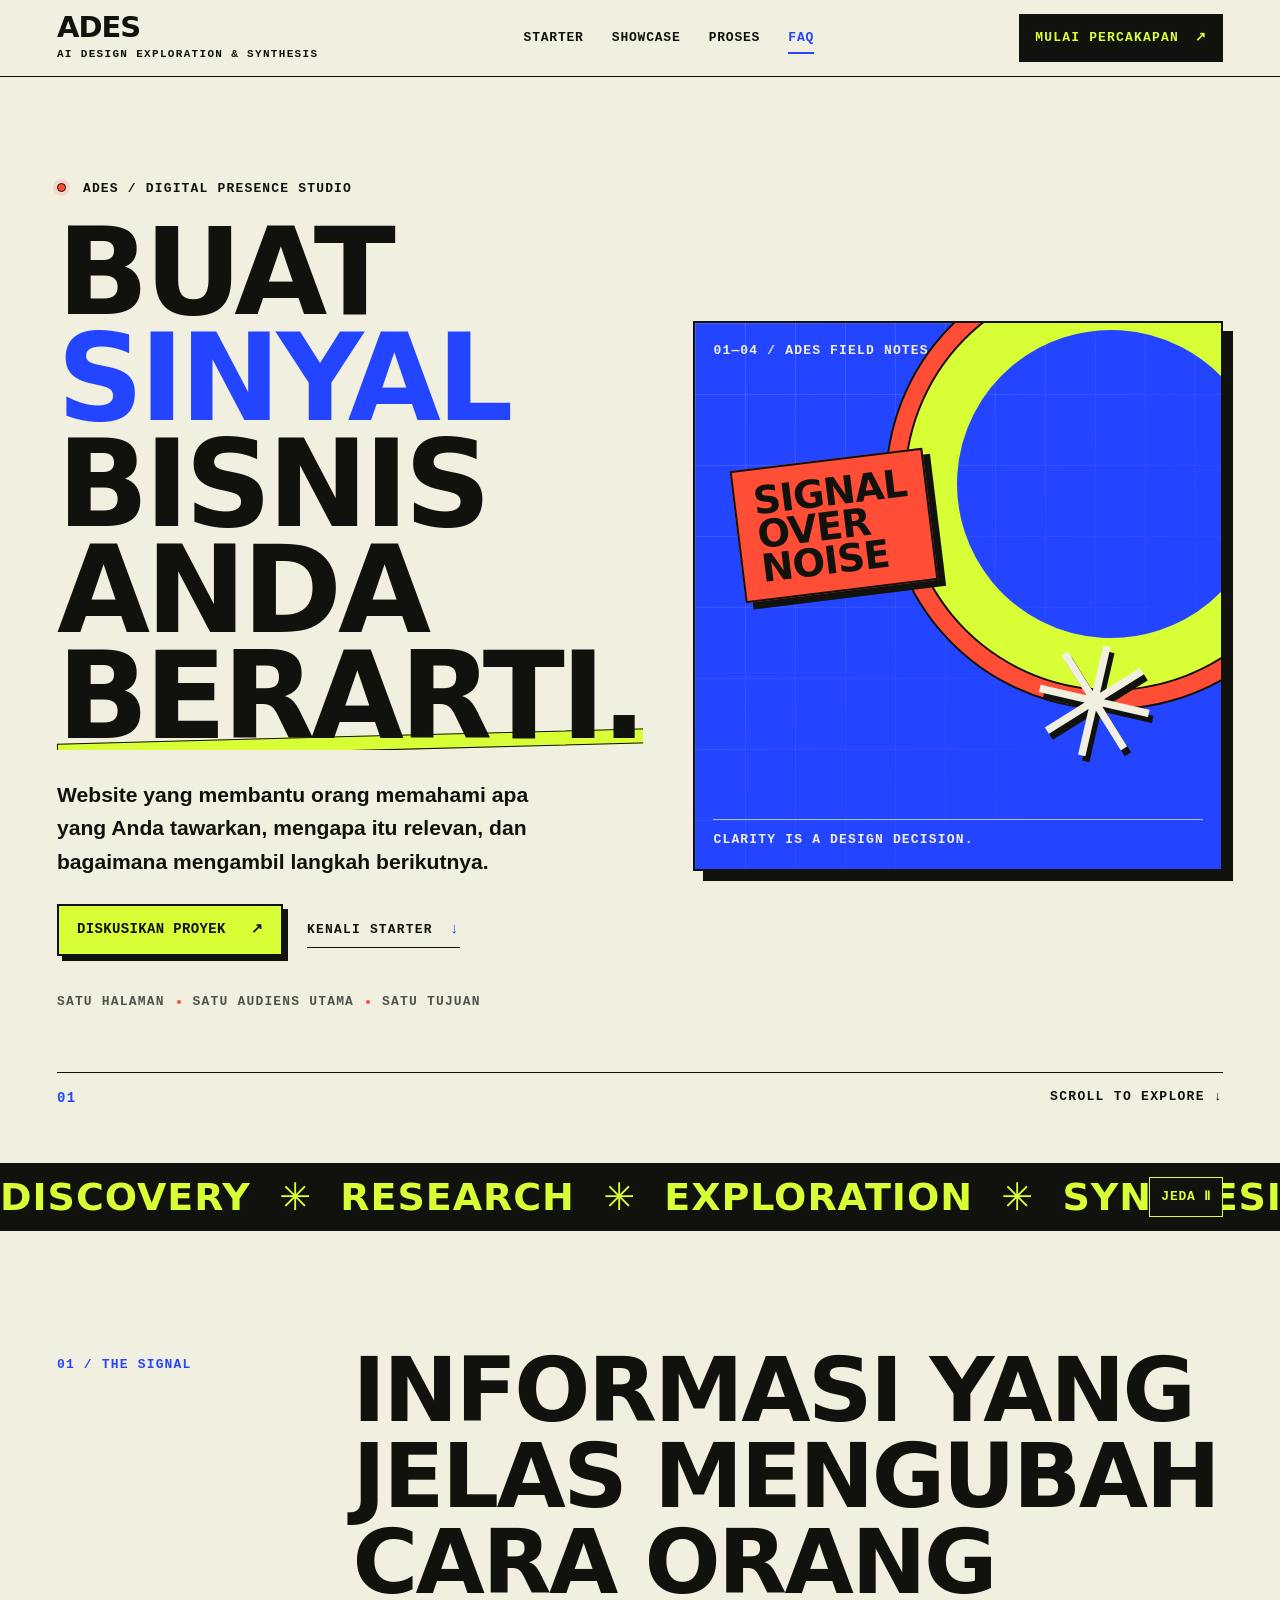
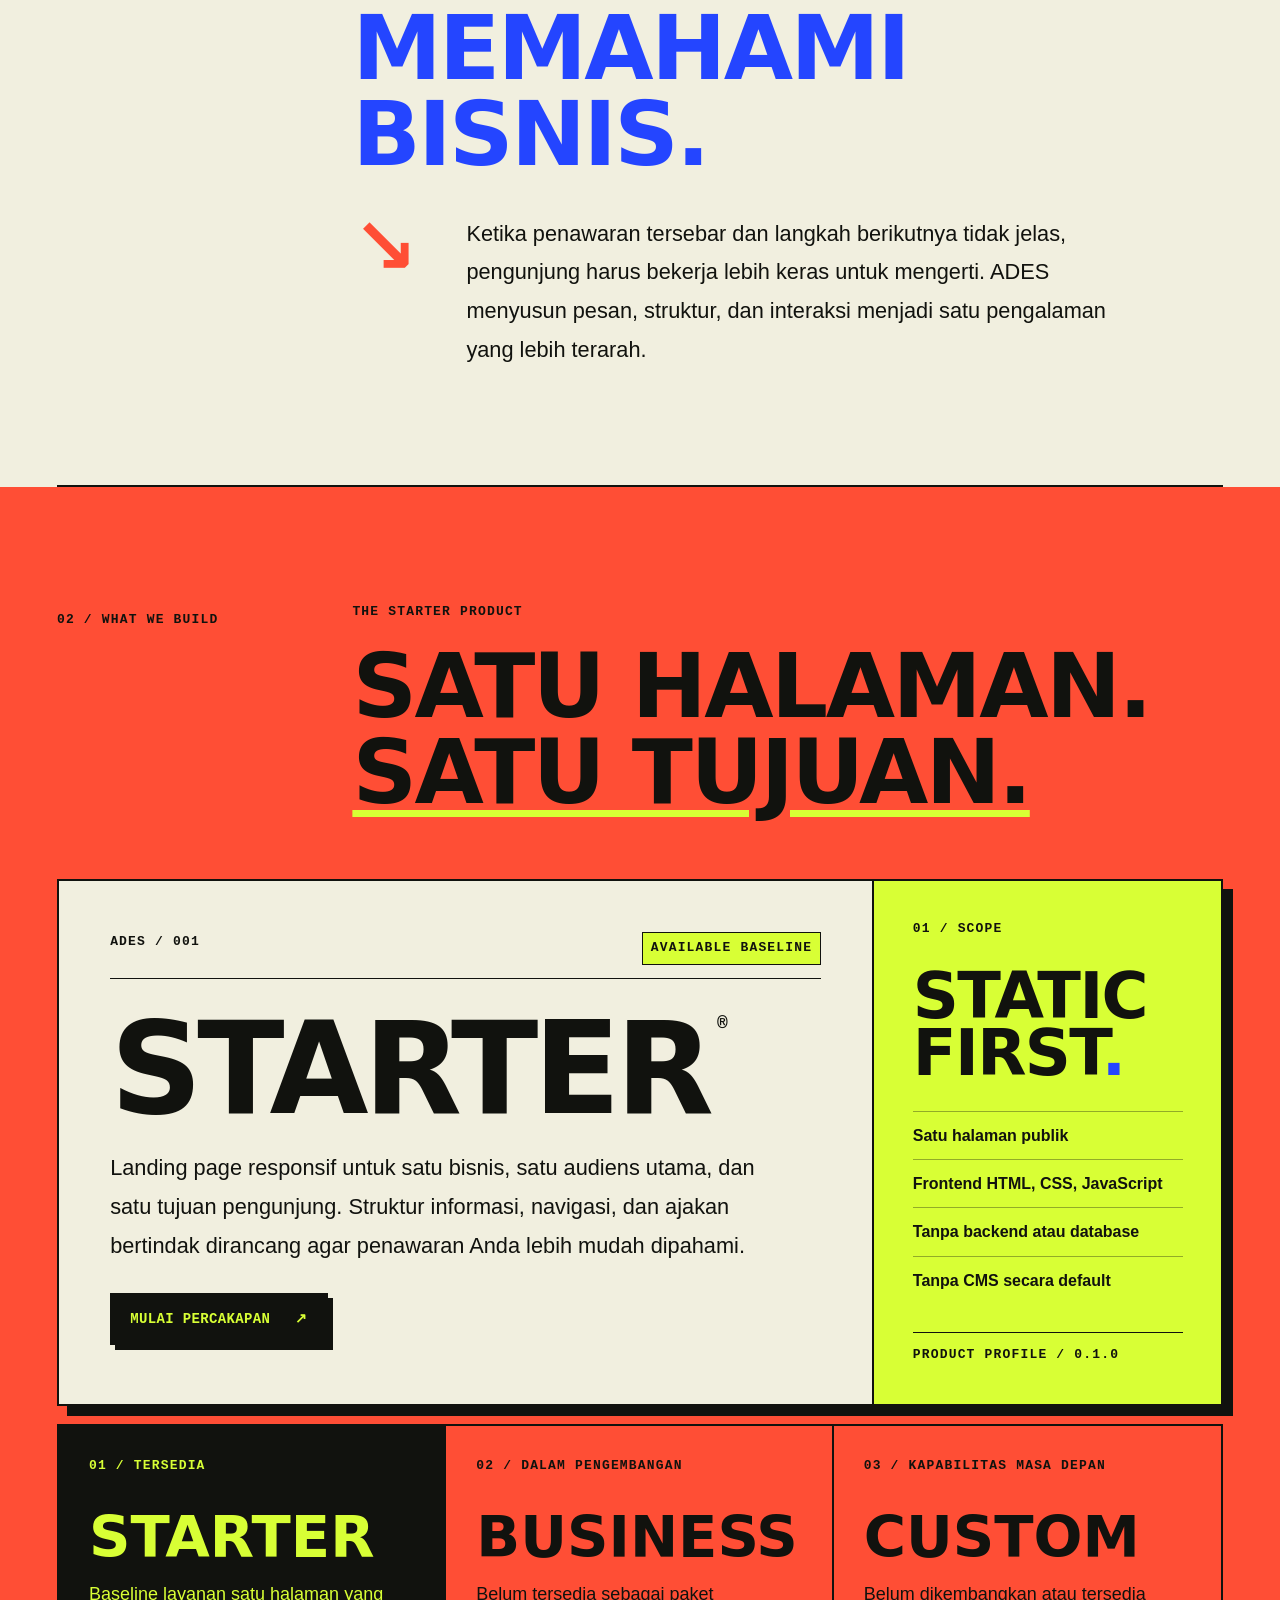
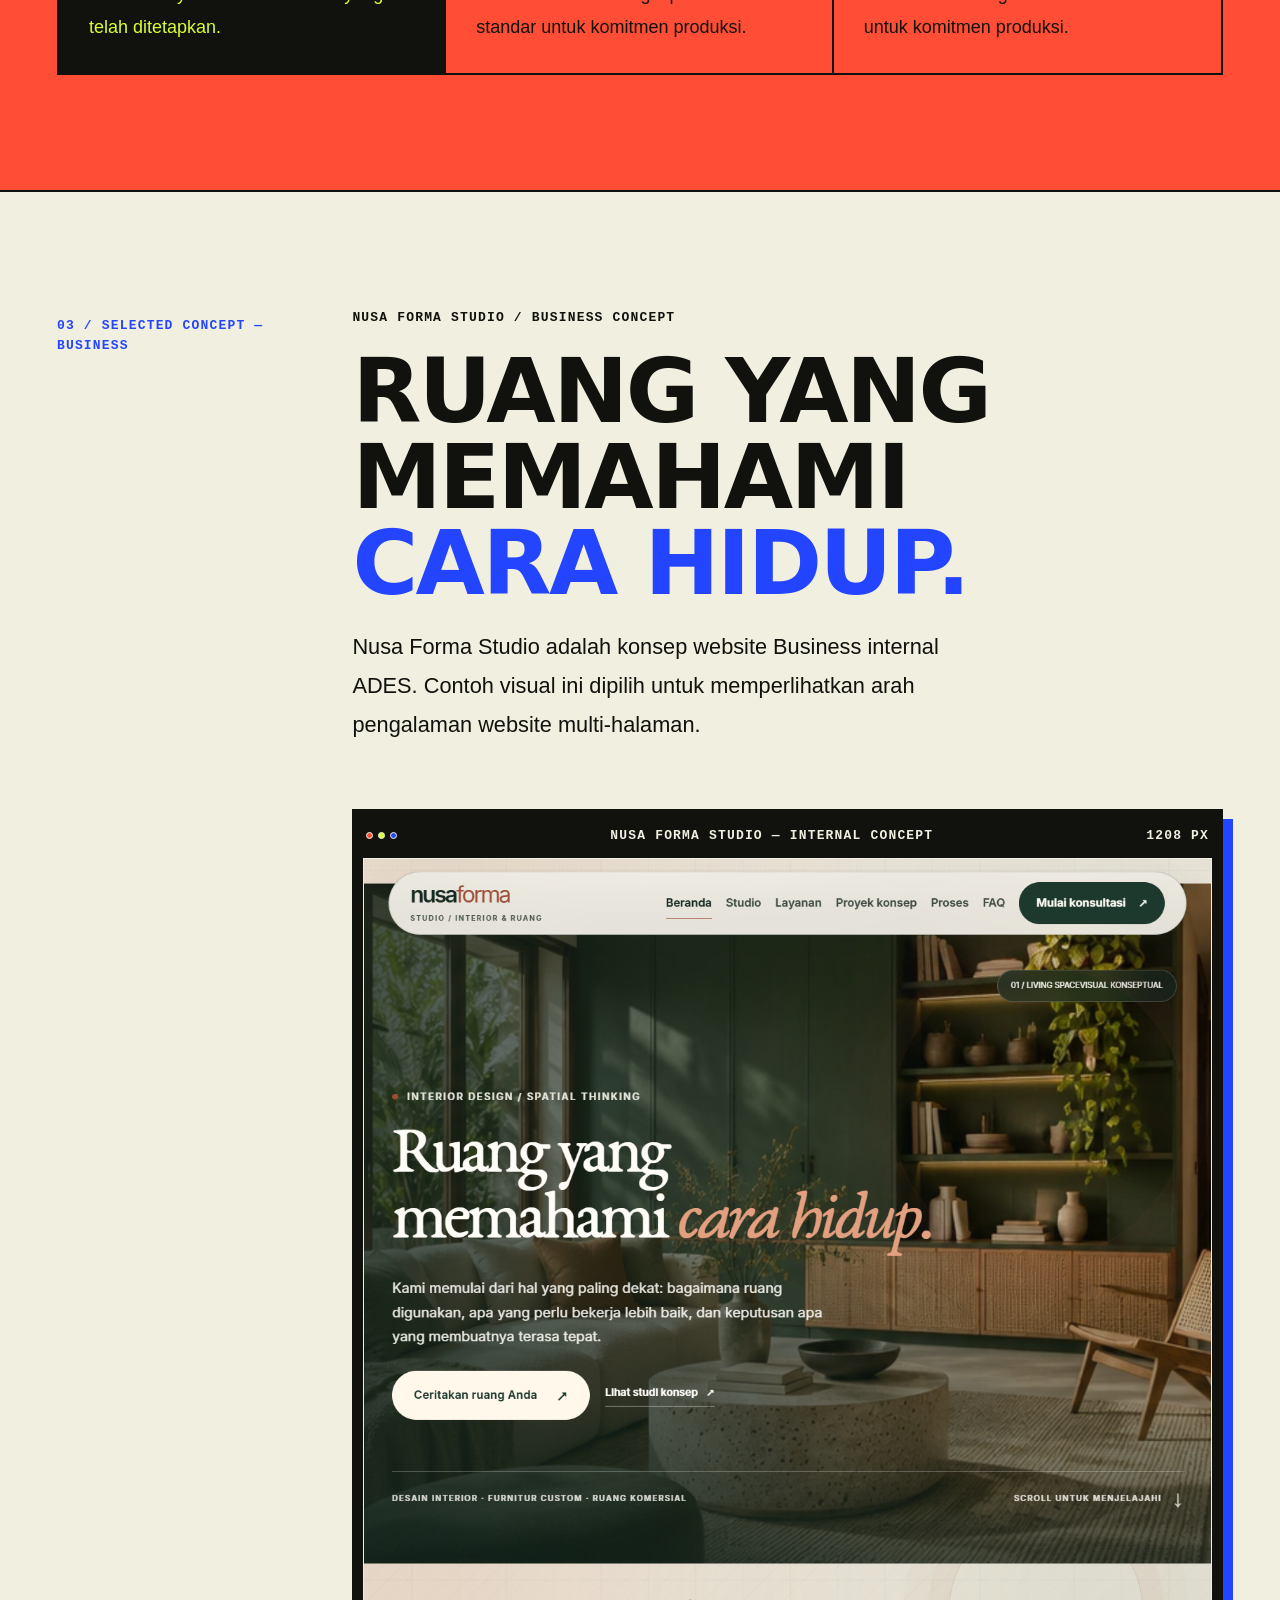
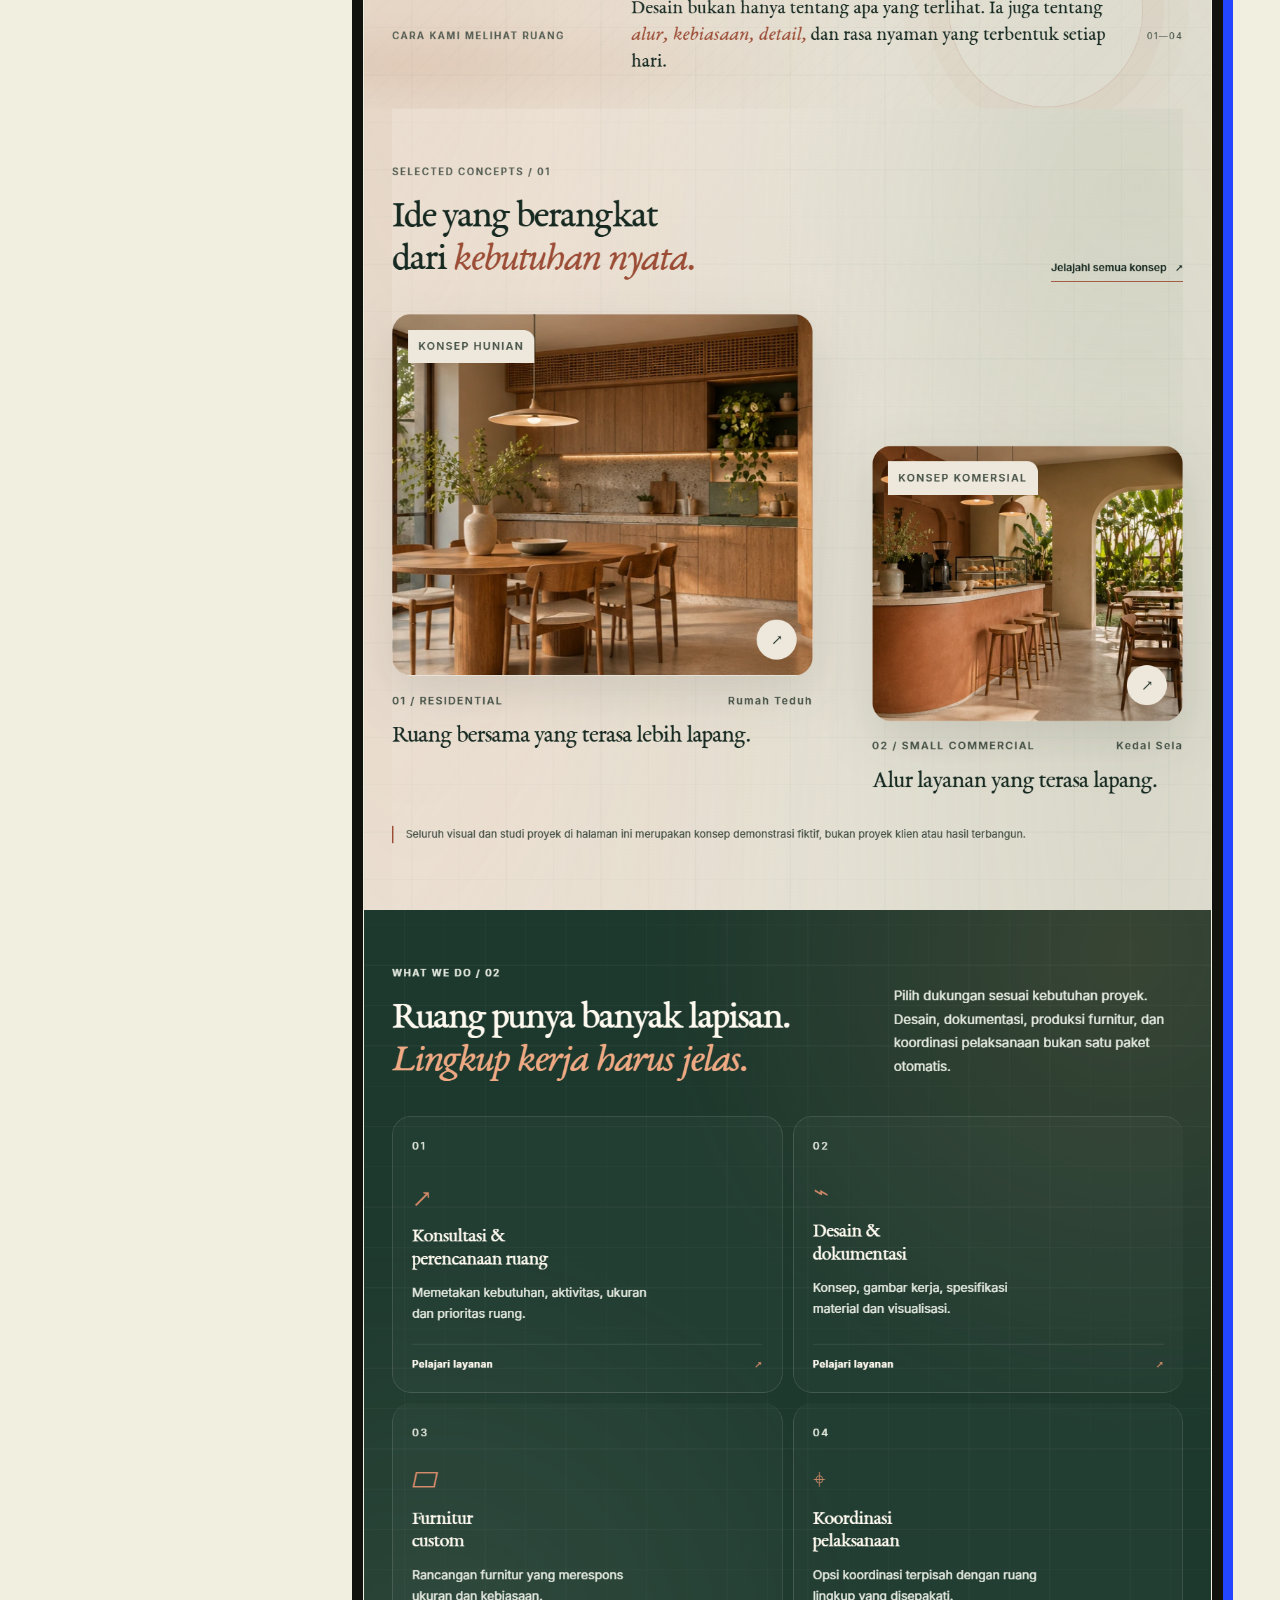
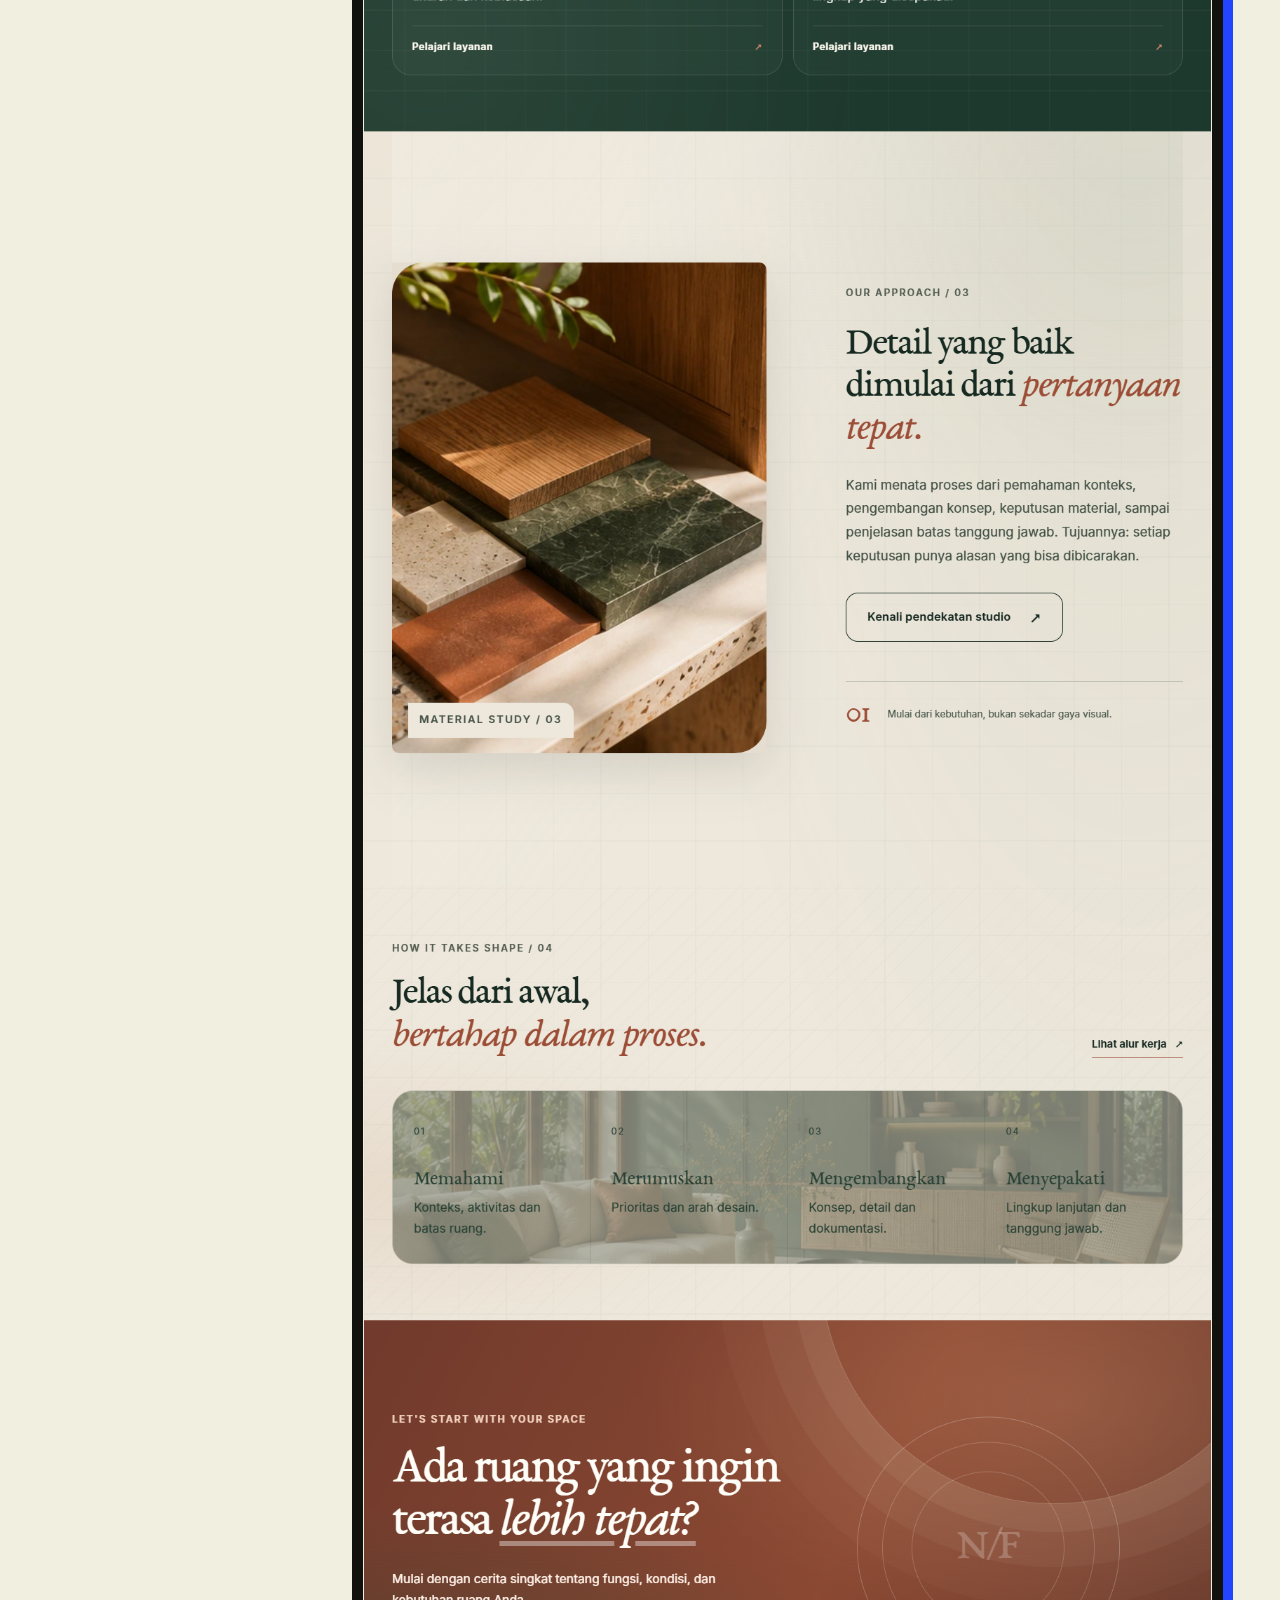
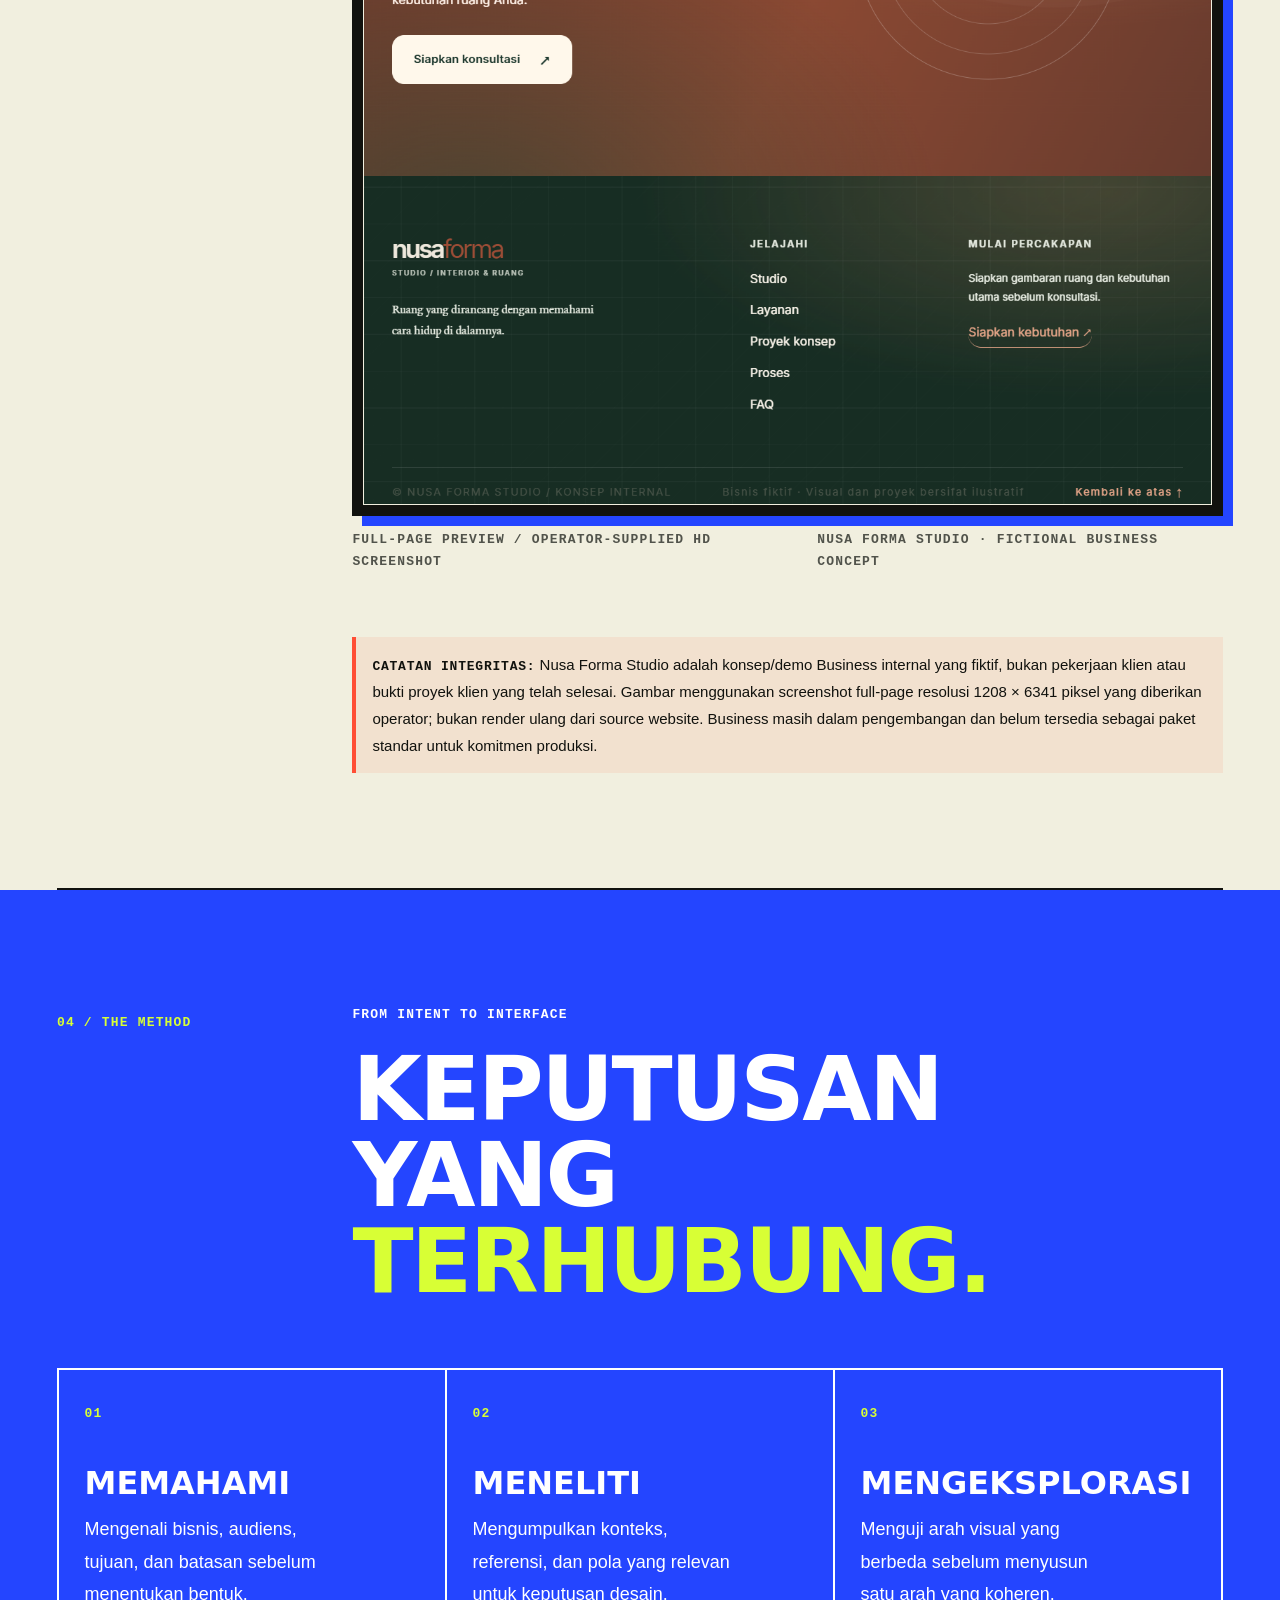
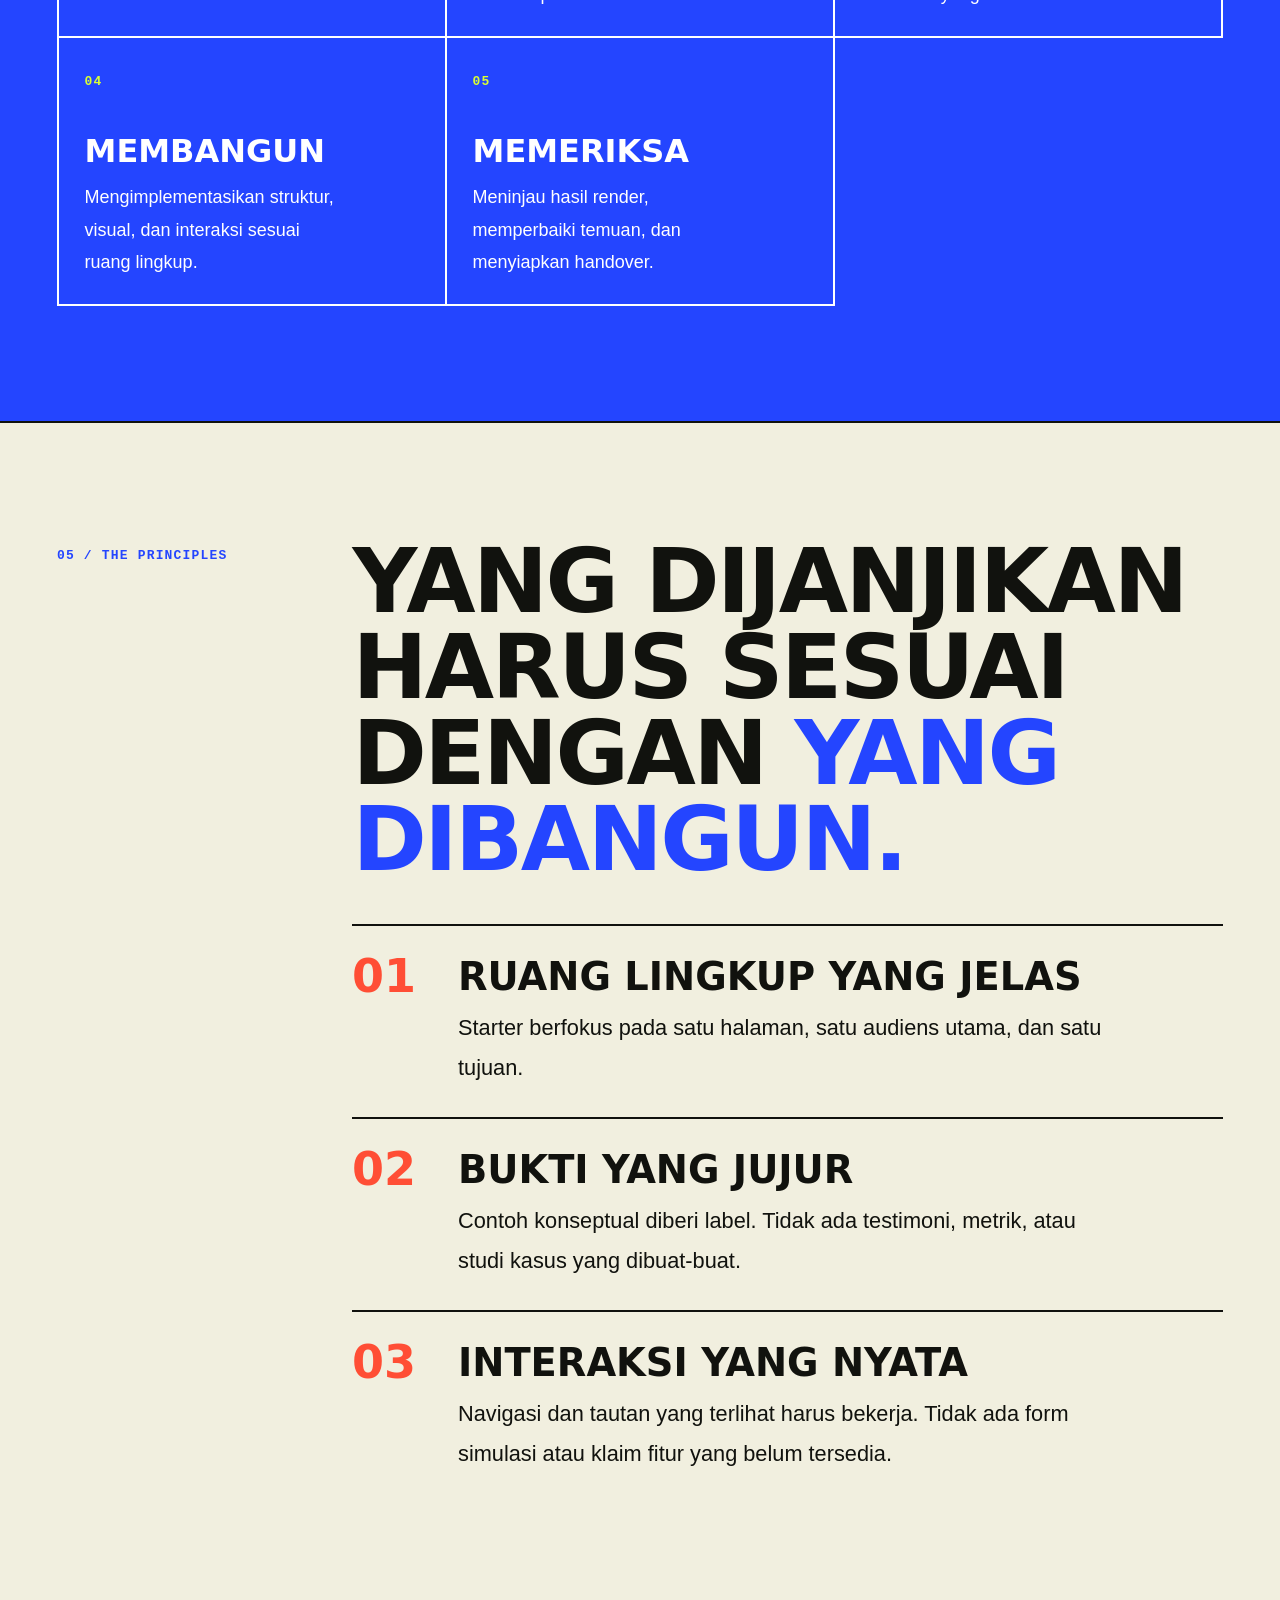
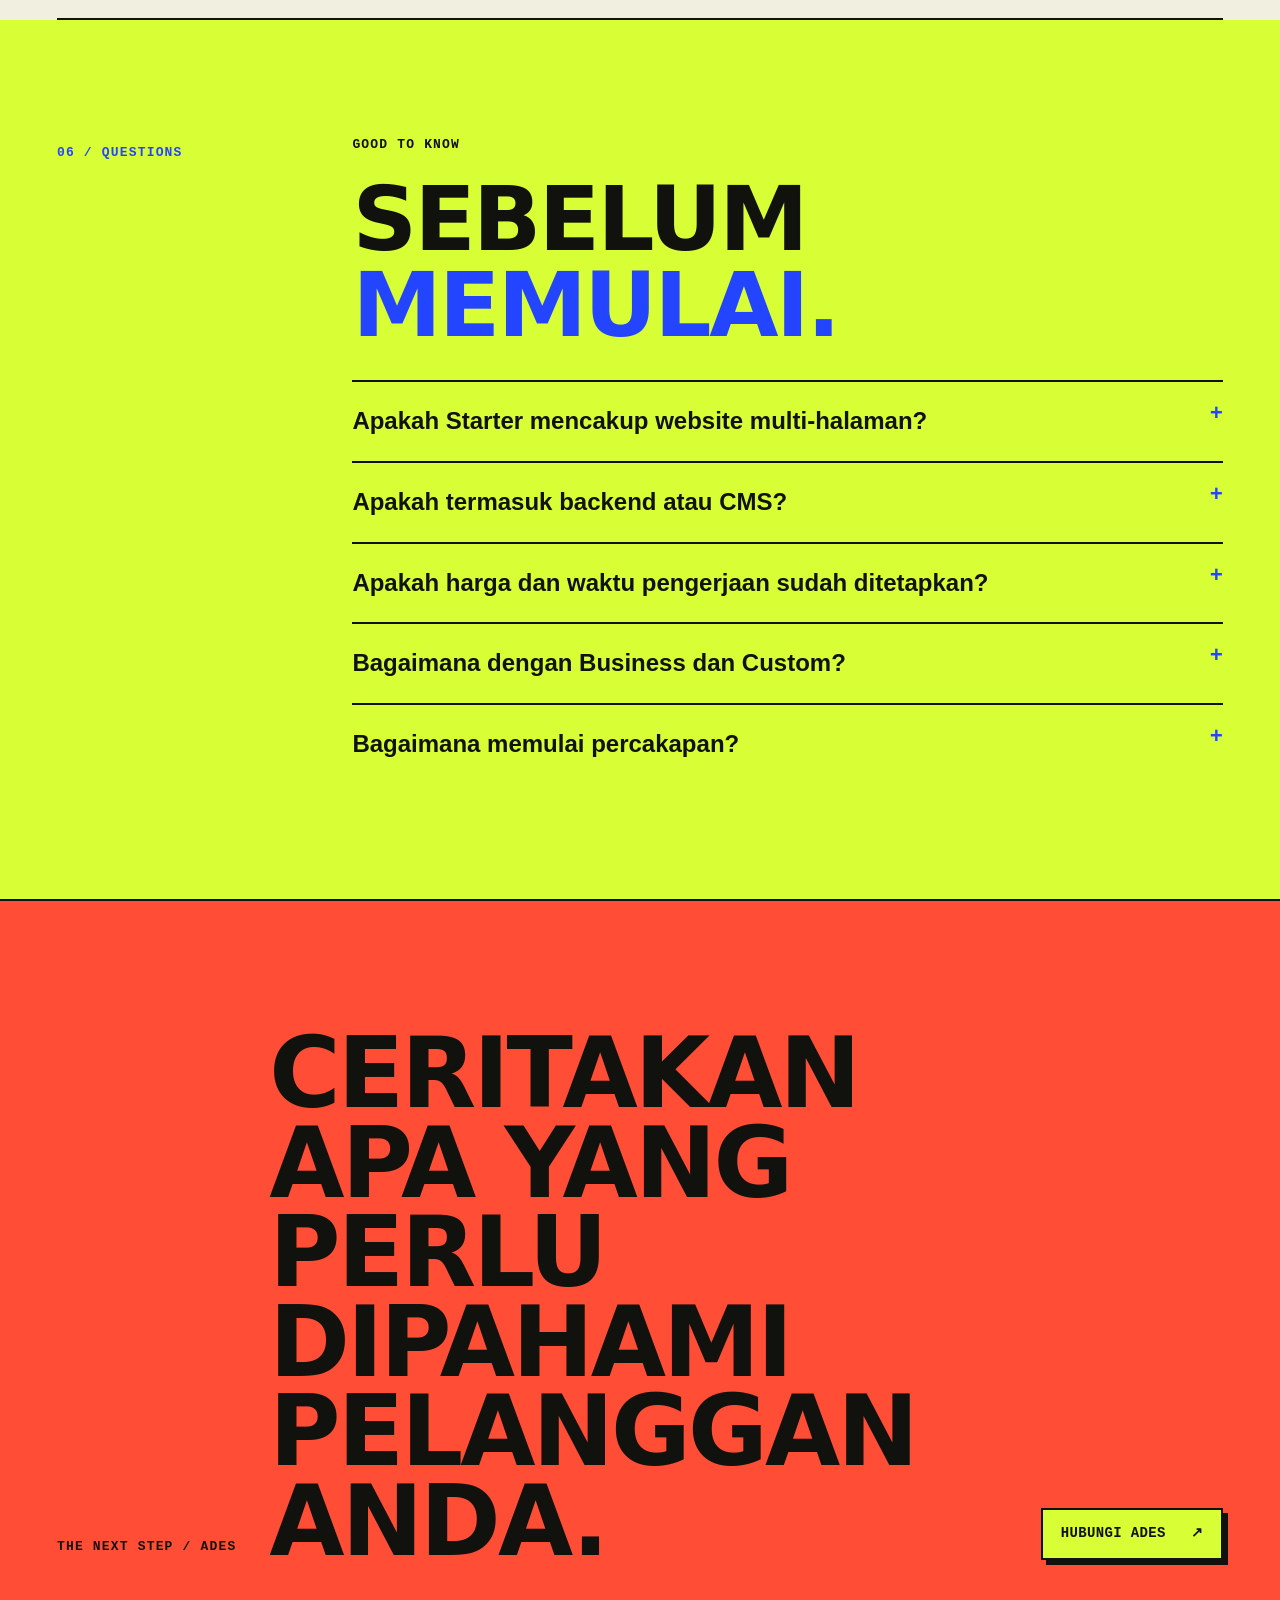
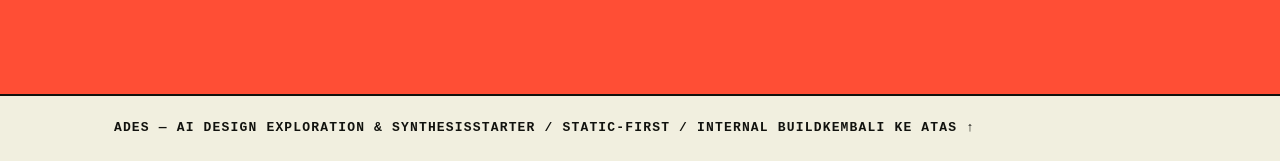
==== site/index.html @ 5578d1da "Use semantic HTML answer wrappers for FAQ animation" ====
<!doctype html>
<html lang="id">
<head>
  <meta charset="utf-8">
  <meta name="viewport" content="width=device-width, initial-scale=1">
  <meta name="robots" content="noindex,nofollow">
  <meta name="theme-color" content="#f1efdf">
  <meta name="description" content="ADES merancang dan membangun website satu halaman yang membantu bisnis menjelaskan penawaran dan mengarahkan pengunjung ke langkah berikutnya.">
  <meta property="og:type" content="website">
  <meta property="og:title" content="ADES — Make your signal matter">
  <meta property="og:description" content="Satu halaman. Satu audiens utama. Satu tujuan yang jelas.">
  <title>ADES — Make your signal matter</title>
  <link rel="stylesheet" href="styles.css">
  <script src="script.js" defer></script>
</head>
<body>
<a class="skip-link" href="#main">Lewati ke konten utama</a>
<header class="site-header">
  <div class="wrap nav-shell">
    <a class="wordmark" href="#top" aria-label="ADES, kembali ke awal">ADES<span>AI DESIGN EXPLORATION & SYNTHESIS</span></a>
    <nav class="desktop-nav" aria-label="Navigasi utama">
      <a href="#starter">Starter</a><a href="#showcase">Showcase</a><a href="#process">Proses</a><a href="#faq">FAQ</a>
    </nav>
    <details class="mobile-menu">
      <summary aria-label="Buka navigasi"><span>Menu</span><b aria-hidden="true">+</b></summary>
      <nav aria-label="Navigasi seluler">
        <a href="#starter">Starter</a><a href="#showcase">Showcase</a><a href="#process">Proses</a><a href="#faq">FAQ</a>
      </nav>
    </details>
    <a class="nav-cta" href="https://wa.me/6281246027946" target="_blank" rel="noopener noreferrer">Mulai percakapan <span aria-hidden="true">↗</span></a>
  </div>
</header>
<main id="main">
  <section class="hero wrap" id="top" aria-labelledby="hero-title">
    <div class="hero-copy" data-reveal>
      <p class="eyebrow"><span class="pulse" aria-hidden="true"></span> ADES / DIGITAL PRESENCE STUDIO</p>
      <h1 id="hero-title">Buat <em>sinyal</em><br>bisnis Anda<br><span class="underlined">berarti.</span></h1>
      <p class="hero-lede">Website yang membantu orang memahami apa yang Anda tawarkan, mengapa itu relevan, dan bagaimana mengambil langkah berikutnya.</p>
      <div class="hero-actions">
        <a class="button button-acid" href="https://wa.me/6281246027946" target="_blank" rel="noopener noreferrer">Diskusikan proyek <span class="button-arrow" aria-hidden="true">↗</span></a>
        <a class="text-link" href="#starter">Kenali Starter <span aria-hidden="true">↓</span></a>
      </div>
      <p class="hero-foot">SATU HALAMAN <i></i> SATU AUDIENS UTAMA <i></i> SATU TUJUAN</p>
    </div>
    <div class="hero-art" role="img" aria-label="Komposisi grafis abstrak berwarna biru, merah, dan hijau lime yang melambangkan sinyal dan struktur">
      <div class="art-grid" aria-hidden="true"></div><div class="art-orbit" aria-hidden="true"></div>
      <div class="art-sticker" aria-hidden="true">SIGNAL<br>OVER<br>NOISE</div>
      <div class="art-cross" aria-hidden="true">✳</div>
      <span class="art-index">01—04 / ADES FIELD NOTES</span>
      <span class="art-caption">CLARITY IS A DESIGN DECISION.</span>
    </div>
    <div class="hero-index" aria-hidden="true"><span>01</span><span>SCROLL TO EXPLORE ↓</span></div>
  </section>
  <div class="ticker" role="region" aria-label="Istilah proses ADES">
    <div class="ticker-track"><span>DISCOVERY&nbsp; ✳ &nbsp;RESEARCH&nbsp; ✳ &nbsp;EXPLORATION&nbsp; ✳ &nbsp;SYNTHESIS&nbsp; ✳ &nbsp;BUILD&nbsp; ✳ &nbsp;QUALITY&nbsp; ✳ &nbsp;</span><span aria-hidden="true">DISCOVERY&nbsp; ✳ &nbsp;RESEARCH&nbsp; ✳ &nbsp;EXPLORATION&nbsp; ✳ &nbsp;SYNTHESIS&nbsp; ✳ &nbsp;BUILD&nbsp; ✳ &nbsp;QUALITY&nbsp; ✳ &nbsp;</span></div>
    <button class="ticker-toggle" type="button" aria-pressed="false" aria-label="Jeda gerak teks">JEDA <span aria-hidden="true">Ⅱ</span></button>
  </div>
  <section class="section wrap manifesto" id="why">
    <p class="section-index" data-reveal>01 / THE SIGNAL</p>
    <div class="manifesto-main" data-reveal="left">
      <h2>Informasi yang jelas mengubah cara orang <em>memahami bisnis.</em></h2>
      <div class="manifesto-bottom">
        <span class="big-mark" aria-hidden="true">↘</span>
        <p>Ketika penawaran tersebar dan langkah berikutnya tidak jelas, pengunjung harus bekerja lebih keras untuk mengerti. ADES menyusun pesan, struktur, dan interaksi menjadi satu pengalaman yang lebih terarah.</p>
      </div>
    </div>
  </section>
  <section class="section offer-section" id="starter">
    <div class="wrap">
      <div class="section-top">
        <p class="section-index" data-reveal>02 / WHAT WE BUILD</p>
        <div data-reveal><p class="eyebrow">THE STARTER PRODUCT</p><h2>Satu halaman.<br><em>Satu tujuan.</em></h2></div>
      </div>
      <article class="starter-card" data-reveal="scale">
        <div class="starter-main">
          <div class="starter-label"><span>ADES / 001</span><span class="available">AVAILABLE BASELINE</span></div>
          <h3>Starter<span>®</span></h3>
          <p>Landing page responsif untuk satu bisnis, satu audiens utama, dan satu tujuan pengunjung. Struktur informasi, navigasi, dan ajakan bertindak dirancang agar penawaran Anda lebih mudah dipahami.</p>
          <a class="button button-dark" href="https://wa.me/6281246027946" target="_blank" rel="noopener noreferrer">Mulai percakapan <span class="button-arrow" aria-hidden="true">↗</span></a>
        </div>
        <aside class="starter-side">
          <span class="side-index">01 / SCOPE</span>
          <strong>STATIC<br>FIRST<span>.</span></strong>
          <ul><li>Satu halaman publik</li><li>Frontend HTML, CSS, JavaScript</li><li>Tanpa backend atau database</li><li>Tanpa CMS secara default</li></ul>
          <span class="side-foot">PRODUCT PROFILE / 0.1.0</span>
        </aside>
      </article>
      <div class="capabilities">
        <article class="cap capability-live" data-reveal><span>01 / TERSEDIA</span><h3>Starter</h3><p>Baseline layanan satu halaman yang telah ditetapkan.</p></article>
        <article class="cap" data-reveal><span>02 / DALAM PENGEMBANGAN</span><h3>Business</h3><p>Belum tersedia sebagai paket standar untuk komitmen produksi.</p></article>
        <article class="cap" data-reveal><span>03 / KAPABILITAS MASA DEPAN</span><h3>Custom</h3><p>Belum dikembangkan atau tersedia untuk komitmen produksi.</p></article>
      </div>
    </div>
  </section>
  <section class="section showcase wrap" id="showcase">
    <div class="section-top showcase-head">
      <p class="section-index" data-reveal>03 / SELECTED CONCEPT — BUSINESS</p>
      <div data-reveal><p class="eyebrow">NUSA FORMA STUDIO / BUSINESS CONCEPT</p><h2>Ruang yang memahami<br><em>cara hidup.</em></h2><p class="section-intro">Nusa Forma Studio adalah konsep website Business internal ADES. Contoh visual ini dipilih untuk memperlihatkan arah pengalaman website multi-halaman.</p></div>
    </div>
    <figure class="preview-figure" data-reveal="scale">
      <div class="preview-window">
        <div class="window-bar"><span class="window-dots" aria-hidden="true"><i></i><i></i><i></i></span><span>NUSA FORMA STUDIO — INTERNAL CONCEPT</span><span>1208 PX</span></div>
        <img src="assets/nusa-forma-studio-fullpage.webp" width="1208" height="6341" loading="eager" fetchpriority="high" decoding="async" alt="Screenshot full-page website konsep Nusa Forma Studio, menampilkan desain interior, konsep hunian dan komersial, layanan, proses, dan kontak">
      </div>
      <figcaption><span>FULL-PAGE PREVIEW / OPERATOR-SUPPLIED HD SCREENSHOT</span><span>NUSA FORMA STUDIO · FICTIONAL BUSINESS CONCEPT</span></figcaption>
    </figure>
    <p class="truth-note"><b>Catatan integritas:</b> Nusa Forma Studio adalah konsep/demo Business internal yang fiktif, bukan pekerjaan klien atau bukti proyek klien yang telah selesai. Gambar menggunakan screenshot full-page resolusi 1208 × 6341 piksel yang diberikan operator; bukan render ulang dari source website. Business masih dalam pengembangan dan belum tersedia sebagai paket standar untuk komitmen produksi.</p>
  </section>
  <section class="section process-section" id="process">
    <div class="wrap">
      <div class="section-top"><p class="section-index" data-reveal>04 / THE METHOD</p><div data-reveal><p class="eyebrow">FROM INTENT TO INTERFACE</p><h2>Keputusan yang<br><em>terhubung.</em></h2></div></div>
      <div class="process-grid">
        <article data-reveal><span class="step-no">01</span><h3>Memahami</h3><p>Mengenali bisnis, audiens, tujuan, dan batasan sebelum menentukan bentuk.</p></article>
        <article data-reveal><span class="step-no">02</span><h3>Meneliti</h3><p>Mengumpulkan konteks, referensi, dan pola yang relevan untuk keputusan desain.</p></article>
        <article data-reveal><span class="step-no">03</span><h3>Mengeksplorasi</h3><p>Menguji arah visual yang berbeda sebelum menyusun satu arah yang koheren.</p></article>
        <article data-reveal><span class="step-no">04</span><h3>Membangun</h3><p>Mengimplementasikan struktur, visual, dan interaksi sesuai ruang lingkup.</p></article>
        <article data-reveal><span class="step-no">05</span><h3>Memeriksa</h3><p>Meninjau hasil render, memperbaiki temuan, dan menyiapkan handover.</p></article>
      </div>
    </div>
  </section>
  <section class="section principles wrap" id="principles">
    <p class="section-index" data-reveal>05 / THE PRINCIPLES</p>
    <div class="principles-main">
      <h2 data-reveal="left">Yang dijanjikan harus sesuai dengan <em>yang dibangun.</em></h2>
      <div class="principle-list">
        <article data-reveal><b>01</b><div><h3>Ruang lingkup yang jelas</h3><p>Starter berfokus pada satu halaman, satu audiens utama, dan satu tujuan.</p></div></article>
        <article data-reveal><b>02</b><div><h3>Bukti yang jujur</h3><p>Contoh konseptual diberi label. Tidak ada testimoni, metrik, atau studi kasus yang dibuat-buat.</p></div></article>
        <article data-reveal><b>03</b><div><h3>Interaksi yang nyata</h3><p>Navigasi dan tautan yang terlihat harus bekerja. Tidak ada form simulasi atau klaim fitur yang belum tersedia.</p></div></article>
      </div>
    </div>
  </section>
  <section class="section faq-section" id="faq">
    <div class="wrap faq-wrap">
      <p class="section-index" data-reveal>06 / QUESTIONS</p>
      <div class="faq-main" data-reveal><p class="eyebrow">GOOD TO KNOW</p><h2>Sebelum <em>memulai.</em></h2>
        <div class="faq-list">
          <details><summary>Apakah Starter mencakup website multi-halaman?</summary><div class="faq-answer"><div class="faq-answer-inner"><p>Tidak. Starter berfokus pada satu halaman publik untuk satu bisnis, satu audiens utama, dan satu tujuan pengunjung.</p></div></div></details>
          <details><summary>Apakah termasuk backend atau CMS?</summary><div class="faq-answer"><div class="faq-answer-inner"><p>Tidak secara default. Starter menggunakan pendekatan static-first tanpa backend, database, autentikasi, atau CMS.</p></div></div></details>
          <details><summary>Apakah harga dan waktu pengerjaan sudah ditetapkan?</summary><div class="faq-answer"><div class="faq-answer-inner"><p>Detail harga, jadwal, batas revisi, dan kebutuhan operasional perlu dikonfirmasi sebelum komitmen proyek.</p></div></div></details>
          <details><summary>Bagaimana dengan Business dan Custom?</summary><div class="faq-answer"><div class="faq-answer-inner"><p>Business masih dalam pengembangan. Custom merupakan kapabilitas masa depan dan belum tersedia untuk komitmen produksi.</p></div></div></details>
          <details><summary>Bagaimana memulai percakapan?</summary><div class="faq-answer"><div class="faq-answer-inner"><p>Hubungi ADES melalui WhatsApp untuk membicarakan kebutuhan dan menilai kecocokan ruang lingkup Starter.</p></div></div></details>
        </div>
      </div>
    </div>
  </section>
  <section class="closing" data-reveal="right">
    <div class="wrap closing-inner"><p class="eyebrow">THE NEXT STEP / ADES</p><h2>Ceritakan apa yang perlu dipahami pelanggan Anda.</h2><a class="button button-acid" href="https://wa.me/6281246027946" target="_blank" rel="noopener noreferrer">Hubungi ADES <span class="button-arrow" aria-hidden="true">↗</span></a></div>
  </section>
</main>
<footer class="site-footer"><div class="wrap footer-inner"><span>ADES — AI DESIGN EXPLORATION & SYNTHESIS</span><span>STARTER / STATIC-FIRST / INTERNAL BUILD</span><a href="#top">KEMBALI KE ATAS ↑</a></div></footer>
</body>
</html>
---- site/styles.css ----
:root{--paper:#f1efdf;--ink:#11120e;--acid:#d8ff35;--blue:#2445ff;--red:#ff4e35;--line:rgba(17,18,14,.24);--muted:#51534b;--display:Impact,"Arial Black",system-ui,sans-serif;--body:Arial,Helvetica,sans-serif;--mono:ui-monospace,SFMono-Regular,Menlo,monospace;--gutter:clamp(20px,4.45vw,68px);--max:1440px;--ease:cubic-bezier(.2,.72,.2,1)}
*{box-sizing:border-box}
html{scroll-behavior:smooth;scroll-padding-top:88px;overflow-x:clip}body{overflow-x:clip}
body{margin:0;background:var(--paper);color:var(--ink);font:16px/1.65 var(--body);-webkit-font-smoothing:antialiased}
img{display:block;max-width:100%;height:auto}
a{color:inherit}
a:focus-visible,summary:focus-visible{outline:3px solid var(--blue);outline-offset:5px}
.wrap{width:min(var(--max),calc(100% - 2*var(--gutter)));margin-inline:auto}
.skip-link{position:fixed;z-index:100;top:12px;left:12px;padding:13px 17px;background:var(--ink);color:var(--acid);transform:translateY(-160%);font:700 12px var(--mono)}
.skip-link:focus{transform:translateY(0)}
.eyebrow,.section-index,.hero-foot,.art-index,.art-caption,.nav-cta,.text-link,.starter-label,.side-index,.side-foot,.available,.cap>span,.window-bar,.preview-figure figcaption,.truth-note,.step-no,.site-footer{font:700 10px/1.55 var(--mono);letter-spacing:.09em;text-transform:uppercase}
.site-header{position:sticky;top:0;z-index:30;background:rgba(241,239,223,.96);border-bottom:1px solid var(--ink);backdrop-filter:blur(14px);-webkit-backdrop-filter:blur(14px)}
.nav-shell{min-height:76px;display:flex;align-items:center;justify-content:space-between;gap:24px}
.wordmark{font:900 29px/.9 var(--display);letter-spacing:-.035em;text-decoration:none}
.wordmark span{display:block;margin-top:6px;font:700 8px/1.4 var(--mono);letter-spacing:.12em}
.desktop-nav{display:flex;gap:clamp(14px,2.2vw,32px)}
.desktop-nav a{text-decoration:none;font:700 10px/1.5 var(--mono);letter-spacing:.06em;text-transform:uppercase;border-bottom:1px solid transparent;padding:8px 0}
.desktop-nav a:hover{border-color:var(--ink)}
.nav-cta{display:inline-flex;align-items:center;gap:16px;background:var(--ink);color:var(--acid);padding:14px 16px;text-decoration:none;white-space:nowrap;transition:transform .22s var(--ease),background .22s}
.nav-cta:hover{background:var(--blue);transform:translateY(-2px)}
.mobile-menu{display:none;position:relative}
.mobile-menu summary{cursor:pointer;list-style:none;border:1px solid var(--ink);padding:11px 13px;font:700 10px var(--mono);text-transform:uppercase}
.mobile-menu summary::-webkit-details-marker{display:none}
.mobile-menu summary b{margin-left:12px;font-size:17px;color:var(--blue)}
.mobile-menu nav{position:fixed;z-index:20;right:var(--gutter);top:74px;width:min(260px,calc(100vw - 2*var(--gutter)));padding:12px;background:var(--paper);border:1px solid var(--ink);box-shadow:6px 6px 0 var(--ink)}
.mobile-menu nav a{display:block;padding:14px 10px;text-decoration:none;border-bottom:1px solid var(--line);font:700 11px var(--mono);text-transform:uppercase}
.mobile-menu nav a:last-child{border:0}
.hero{position:relative;display:grid;grid-template-columns:minmax(0,1.05fr) minmax(300px,.95fr);gap:clamp(26px,4vw,64px);align-items:center;padding-block:clamp(72px,8vw,118px) 54px}
.hero-copy{position:relative;z-index:2;min-width:0}
.eyebrow{margin:0 0 20px}
.pulse{display:inline-block;width:9px;height:9px;background:var(--red);border:1px solid var(--ink);border-radius:50%;margin-right:8px;box-shadow:0 0 0 4px rgba(255,78,53,.14)}
.hero h1{font:900 clamp(76px,9.4vw,136px)/.88 var(--display);letter-spacing:-.035em;text-transform:uppercase;margin:0;max-width:790px}
.hero h1 em{color:var(--blue);font-style:normal}
.hero h1 .underlined{display:inline-block;position:relative;color:var(--ink)}
.hero h1 .underlined:after{content:"";position:absolute;left:0;right:-.05em;bottom:-.015em;height:.11em;background:var(--acid);border:1px solid var(--ink);z-index:-1;transform:rotate(-1.5deg)}
.hero-lede{max-width:520px;font-size:clamp(17px,1.55vw,21px);line-height:1.55;font-weight:700;margin:28px 0 25px}
.hero-actions{display:flex;align-items:center;gap:24px;flex-wrap:wrap}
.button{display:inline-flex;align-items:center;justify-content:space-between;gap:25px;min-height:52px;padding:15px 18px;border:2px solid var(--ink);box-shadow:5px 5px 0 var(--ink);font:800 11px/1.2 var(--mono);letter-spacing:.025em;text-decoration:none;text-transform:uppercase;transition:transform .22s var(--ease),box-shadow .22s var(--ease),background .22s}
.button:hover{transform:translate(3px,3px);box-shadow:2px 2px 0 var(--ink)}
.button-acid{background:var(--acid);color:var(--ink)}
.button-acid:hover{background:#c6ef26}
.button-dark{background:var(--ink);color:var(--acid)}
.button-dark:hover{background:var(--blue);color:white}
.text-link{padding:8px 0;text-decoration:none;border-bottom:1px solid var(--ink)}
.text-link span{color:var(--blue);font-size:15px;margin-left:8px}
.hero-foot{display:flex;align-items:center;gap:12px;flex-wrap:wrap;margin:36px 0 0;color:var(--muted);font-size:9px}
.hero-foot i{width:4px;height:4px;border-radius:50%;background:var(--red)}
.hero-art{position:relative;min-height:clamp(370px,43vw,590px);overflow:hidden;background:var(--blue);border:2px solid var(--ink);isolation:isolate;box-shadow:10px 10px 0 var(--ink)}
.art-grid{position:absolute;inset:0;background-image:linear-gradient(rgba(241,239,223,.18) 1px,transparent 1px),linear-gradient(90deg,rgba(241,239,223,.18) 1px,transparent 1px);background-size:9.5% 13%;mask-image:linear-gradient(135deg,#000,transparent 80%)}
.art-orbit{position:absolute;width:78%;aspect-ratio:1;border:clamp(25px,4vw,58px) solid var(--acid);border-radius:50%;right:-18%;top:-8%;box-shadow:0 0 0 2px var(--ink),0 0 0 19px var(--red),0 0 0 21px var(--ink);transform:rotate(-18deg)}
.art-sticker{position:absolute;left:8%;top:25%;background:var(--red);border:2px solid var(--ink);padding:14px 18px;color:var(--ink);font:900 clamp(24px,3vw,42px)/.88 var(--display);letter-spacing:-.025em;transform:rotate(-7deg);box-shadow:7px 7px 0 var(--ink)}
.art-cross{position:absolute;right:12%;bottom:16%;font-size:clamp(90px,12vw,170px);line-height:1;color:var(--paper);text-shadow:5px 5px 0 var(--ink);transform:rotate(13deg)}
.art-index,.art-caption{position:absolute;color:var(--paper);font-size:9px}
.art-index{left:18px;top:18px}.art-caption{left:18px;right:18px;bottom:18px;border-top:1px solid rgba(241,239,223,.7);padding-top:10px}
.hero-index{grid-column:1/-1;display:flex;justify-content:space-between;border-top:1px solid var(--ink);padding-top:12px;margin-top:8px;font:700 9px var(--mono);letter-spacing:.1em}
.hero-index span:first-child{font-size:14px;color:var(--blue)}
.ticker{overflow:hidden;background:var(--ink);color:var(--acid);border-block:2px solid var(--ink);padding:13px 0;white-space:nowrap}
.ticker-track{display:flex;width:max-content;animation:marquee 32s linear infinite}
.ticker-track span{flex:none;font:900 clamp(22px,3vw,38px)/1 var(--display);letter-spacing:.025em;padding-right:20px}
@keyframes marquee{to{transform:translateX(-50%)}}
.section{padding-block:clamp(82px,9vw,132px);border-bottom:2px solid var(--ink)}
.manifesto{display:grid;grid-template-columns:minmax(150px,.42fr) minmax(0,1.58fr);gap:clamp(28px,5vw,76px)}
.section-index{margin:8px 0 0;color:var(--blue);font-size:10px}
.manifesto h2,.section-top h2,.principles h2,.faq-main h2{font:900 clamp(48px,7vw,100px)/.96 var(--display);letter-spacing:-.028em;text-transform:uppercase;margin:0;max-width:1000px}
.manifesto h2 em,.section-top h2 em,.principles h2 em,.faq-main h2 em{font-style:normal;color:var(--blue)}
.manifesto-bottom{display:grid;grid-template-columns:90px minmax(0,1fr);gap:24px;align-items:start;margin-top:38px;max-width:820px}
.big-mark{font:900 78px/.8 var(--display);color:var(--red)}
.manifesto-bottom p{font-size:clamp(16px,1.4vw,19px);line-height:1.7;margin:0;max-width:680px}
.offer-section{background:var(--red);border-color:var(--ink)}
.section-top{display:grid;grid-template-columns:minmax(150px,.42fr) minmax(0,1.58fr);gap:clamp(28px,5vw,76px);align-items:start;margin-bottom:clamp(38px,5vw,68px)}
.section-top .eyebrow{font-size:10px}
.section-top h2{max-width:920px}
.starter-card{display:grid;grid-template-columns:minmax(0,1.4fr) minmax(270px,.6fr);border:2px solid var(--ink);background:var(--paper);box-shadow:10px 10px 0 var(--ink)}
.starter-main{padding:clamp(24px,4vw,58px);min-width:0}
.starter-label{display:flex;justify-content:space-between;gap:16px;border-bottom:1px solid var(--ink);padding-bottom:13px}
.available{background:var(--acid);padding:5px 8px;border:1px solid var(--ink);font-size:8px}
.starter-main h3{font:900 clamp(68px,10vw,136px)/.88 var(--display);letter-spacing:-.04em;text-transform:uppercase;margin:34px 0 24px}
.starter-main h3 span{font:700 18px var(--mono);vertical-align:top;margin-left:8px}
.starter-main>p{max-width:650px;font-size:clamp(16px,1.45vw,19px);line-height:1.7;margin:0 0 28px}
.starter-side{position:relative;background:var(--acid);border-left:2px solid var(--ink);padding:clamp(24px,3vw,42px);display:flex;flex-direction:column;justify-content:space-between;gap:28px}
.side-index,.side-foot{font-size:9px}
.starter-side strong{font:900 clamp(42px,5vw,68px)/.9 var(--display);letter-spacing:-.025em}
.starter-side strong span{color:var(--blue)}
.starter-side ul{list-style:none;padding:0;margin:0}
.starter-side li{padding:10px 0;border-top:1px solid rgba(17,18,14,.35);font-size:13px;font-weight:700}
.side-foot{border-top:1px solid var(--ink);padding-top:12px}
.capabilities{display:grid;grid-template-columns:repeat(3,minmax(0,1fr));margin-top:18px;border:2px solid var(--ink)}
.cap{padding:clamp(18px,2.4vw,30px);min-height:215px;border-right:2px solid var(--ink);min-width:0}
.cap:last-child{border-right:0}
.cap>span{display:block;font-size:9px;line-height:1.5}
.cap h3{font:900 clamp(36px,4.5vw,60px)/.95 var(--display);text-transform:uppercase;margin:34px 0 13px}
.cap p{font-size:14px;line-height:1.65;margin:0;max-width:300px}
.capability-live{background:var(--ink);color:var(--acid)}
.showcase{display:grid;grid-template-columns:minmax(150px,.42fr) minmax(0,1.58fr);gap:clamp(28px,5vw,76px)}
.showcase-head{display:contents}
.showcase-head .section-index{grid-column:1;grid-row:1}
.showcase-head>div{grid-column:2;grid-row:1}
.showcase .section-intro{max-width:600px;font-size:16px;line-height:1.7;margin:22px 0 0}
.preview-figure{grid-column:2;margin:0;min-width:0}
.preview-window{border:2px solid var(--ink);background:var(--ink);padding:9px;box-shadow:10px 10px 0 var(--blue)}
.window-bar{display:flex;align-items:center;justify-content:space-between;gap:10px;padding:6px 3px 12px;color:var(--paper);font-size:8px}
.window-dots{display:flex;gap:5px}
.window-dots i{width:7px;height:7px;border-radius:50%;background:var(--red);border:1px solid var(--paper)}
.window-dots i:nth-child(2){background:var(--acid)}.window-dots i:nth-child(3){background:var(--blue)}
.preview-window img{width:100%;height:auto;object-fit:contain;background:var(--paper);border:1px solid var(--paper)}
.preview-figure figcaption{display:flex;justify-content:space-between;gap:15px;margin-top:13px;color:var(--muted);font-size:8px}
.truth-note{grid-column:2;margin:0;padding:14px 16px;border-left:4px solid var(--red);background:rgba(255,78,53,.09);font:12px/1.65 var(--body);letter-spacing:0;text-transform:none}
.truth-note b{font-family:var(--mono);font-size:10px;letter-spacing:.06em;text-transform:uppercase}
.process-section{background:var(--blue);color:white}
.process-section .section-index,.process-section .section-top h2 em{color:var(--acid)}
.process-grid{display:grid;grid-template-columns:repeat(3,minmax(0,1fr));border-top:2px solid white;border-left:2px solid white}
.process-grid article{min-height:245px;padding:clamp(16px,2vw,26px);border-right:2px solid white;border-bottom:2px solid white;min-width:0}
.step-no{color:var(--acid);font-size:13px}
.process-grid h3{font:900 clamp(24px,2.5vw,34px)/1 var(--display);text-transform:uppercase;margin:40px 0 14px}
.process-grid p{font-size:13px;line-height:1.65;margin:0;max-width:260px}
.principles{display:grid;grid-template-columns:minmax(150px,.42fr) minmax(0,1.58fr);gap:clamp(28px,5vw,76px)}
.principles h2{margin-bottom:42px}
.principle-list article{display:grid;grid-template-columns:70px minmax(0,1fr);gap:18px;padding:22px 0;border-top:2px solid var(--ink)}
.principle-list article>b{font:900 36px/.9 var(--display);color:var(--red)}
.principle-list h3{font:900 clamp(20px,2.3vw,28px)/1.1 var(--display);text-transform:uppercase;margin:0 0 8px}
.principle-list p{font-size:15px;line-height:1.7;margin:0;max-width:650px}
.faq-section{background:var(--acid)}
.faq-wrap{display:grid;grid-template-columns:minmax(150px,.42fr) minmax(0,1.58fr);gap:clamp(28px,5vw,76px)}
.faq-main h2{margin-bottom:32px}
.faq-list details{padding:18px 0;border-top:2px solid var(--ink)}
.faq-list summary{display:flex;align-items:flex-start;justify-content:space-between;gap:18px;cursor:pointer;list-style:none;font-size:clamp(16px,1.7vw,21px);font-weight:800;line-height:1.4}
.faq-list summary::-webkit-details-marker{display:none}
.faq-list summary:after{content:"+";flex:none;font:700 22px/1 var(--mono);color:var(--blue)}
.faq-list details[open] summary:after{content:"−"}
.faq-list details p{max-width:740px;font-size:15px;line-height:1.7;margin:16px 30px 0 0}
.closing{padding-block:clamp(78px,10vw,140px);background:var(--red);border-bottom:2px solid var(--ink)}
.closing-inner{display:grid;grid-template-columns:minmax(0,.4fr) minmax(0,1.6fr) auto;gap:26px;align-items:end}
.closing .eyebrow{margin:0 0 8px}
.closing h2{font:900 clamp(52px,7.6vw,108px)/.92 var(--display);letter-spacing:-.03em;text-transform:uppercase;margin:0;max-width:900px}
.closing .button{margin-bottom:6px}
.site-footer{display:flex;justify-content:space-between;gap:18px;padding:22px var(--gutter);font-size:8px}
.site-footer a{text-decoration:none}
.js-ready [data-reveal]{opacity:0;transform:translateY(18px);transition:opacity .58s var(--ease),transform .62s var(--ease)}
.js-ready [data-reveal].is-visible{opacity:1;transform:none}
@media(max-width:1000px){
 .desktop-nav{gap:14px}.desktop-nav a{font-size:9px}.nav-cta{font-size:9px;padding:12px}
 .hero{grid-template-columns:minmax(0,1fr) minmax(270px,.85fr)}.hero h1{font-size:clamp(70px,9vw,104px)}
 .section-top,.manifesto,.showcase,.principles,.faq-wrap{grid-template-columns:minmax(120px,.35fr) minmax(0,1.65fr);gap:30px}
 .process-grid{grid-template-columns:repeat(3,minmax(0,1fr))}
 .closing-inner{grid-template-columns:1fr auto}.closing .eyebrow{grid-column:1/-1}
}
@media(max-width:850px){.process-grid{grid-template-columns:repeat(2,minmax(0,1fr))}}
@media(max-width:760px){
 .nav-shell{min-height:70px}.desktop-nav{display:none}.mobile-menu{display:block}
 .hero{grid-template-columns:1fr;padding-top:60px;gap:38px}.hero-art{min-height:420px;max-width:620px;width:100%;margin-inline:auto}
 .hero h1{font-size:clamp(76px,12vw,112px)}
 .hero-index{margin-top:0}
 .section-top,.manifesto,.showcase,.principles,.faq-wrap{grid-template-columns:1fr;gap:18px}
 .showcase-head{display:contents}.showcase-head .section-index,.showcase-head>div{grid-column:1;grid-row:auto}
 .preview-figure,.truth-note{grid-column:1}
 .starter-card{grid-template-columns:1fr}.starter-side{border-left:0;border-top:2px solid var(--ink);min-height:320px}
 .capabilities{grid-template-columns:1fr}.cap{border-right:0;border-bottom:2px solid var(--ink);min-height:0}.cap:last-child{border-bottom:0}.cap h3{margin:18px 0 10px}
 .process-grid{grid-template-columns:repeat(2,minmax(0,1fr))}
 .closing-inner{grid-template-columns:1fr;gap:22px}.closing .eyebrow{grid-column:auto}.closing .button{justify-self:start}
 .site-footer{flex-wrap:wrap}
}
@media(max-width:430px){
 .nav-cta{padding:10px 8px;font-size:8px;gap:6px}.wordmark{font-size:24px}.wordmark span{display:none}
 .hero{padding-top:48px}.hero h1{font-size:clamp(62px,14.2vw,82px);letter-spacing:-.04em}
 .hero-art{min-height:350px}.art-sticker{top:28%;font-size:29px}.art-orbit{width:85%;right:-28%}.art-cross{right:8%;bottom:14%;font-size:110px}
 .hero-lede{font-size:17px}.hero-foot{font-size:8px;gap:8px}
 .section{padding-block:72px}.manifesto h2,.section-top h2,.principles h2,.faq-main h2{font-size:clamp(43px,11vw,58px)}
 .manifesto-bottom{grid-template-columns:48px 1fr;gap:12px;margin-top:28px}.big-mark{font-size:48px}
 .starter-main{padding:24px}.starter-main h3{font-size:72px;margin:26px 0 20px}.starter-label{font-size:8px;gap:8px}
 .starter-side{min-height:280px;padding:24px}.cap{padding:21px}
 .process-grid{grid-template-columns:1fr}.process-grid article{min-height:0;padding:18px 15px}.process-grid h3{font-size:25px;margin-top:22px}
 .principle-list article{grid-template-columns:42px 1fr;gap:12px}.principle-list article>b{font-size:27px}
 .faq-list summary{font-size:16px}.faq-list details p{font-size:14px}
 .preview-figure figcaption{display:block;line-height:1.9}.preview-figure figcaption span{display:block}
 .closing h2{font-size:clamp(48px,12vw,62px)}.site-footer{display:grid;grid-template-columns:1fr;gap:7px;padding-block:20px}
}
@media(prefers-reduced-motion:reduce){
 html{scroll-behavior:auto}
 *,*::before,*::after{animation-duration:.01ms!important;animation-iteration-count:1!important;transition-duration:.01ms!important;scroll-behavior:auto!important}
 .ticker-track{animation:none;transform:none}
 .js-ready [data-reveal]{opacity:1!important;transform:none!important}
}

/* Interaction refinement: deliberate states, not blanket hover effects. */
.desktop-nav a{position:relative;border:0}
.desktop-nav a::after{content:"";position:absolute;left:0;right:0;bottom:2px;height:2px;background:var(--blue);transform:scaleX(0);transform-origin:left;transition:transform .24s var(--ease)}
.desktop-nav a:hover::after,.desktop-nav a:focus-visible::after,.desktop-nav a[aria-current="location"]::after{transform:scaleX(1)}
.desktop-nav a[aria-current="location"]{color:var(--blue)}
.nav-cta,.button,.mobile-menu summary,.ticker-toggle{touch-action:manipulation;-webkit-tap-highlight-color:transparent}
.nav-cta{transition:transform .22s var(--ease),background-color .22s var(--ease),box-shadow .22s var(--ease)}
.nav-cta:active{transform:translateY(1px) scale(.985)}
.button{transition:transform .22s var(--ease),box-shadow .22s var(--ease),background-color .22s var(--ease),color .22s var(--ease)}
.button:active{transform:translate(4px,4px) scale(.985);box-shadow:1px 1px 0 var(--ink)}
.button-arrow{display:inline-block;transition:transform .22s var(--ease)}
.button:hover .button-arrow,.button:focus-visible .button-arrow{transform:translate(3px,-3px)}
.text-link{position:relative;border:0}
.text-link::after{content:"";position:absolute;left:0;right:0;bottom:2px;height:1px;background:currentColor;transform:scaleX(1);transform-origin:left;transition:transform .24s var(--ease)}
.text-link:hover::after,.text-link:focus-visible::after{transform:scaleX(.45)}
.mobile-menu summary{transition:background-color .2s,color .2s,transform .2s}
.mobile-menu summary:active{transform:translateY(2px)}
.mobile-menu[open] summary{background:var(--ink);color:var(--acid)}
.mobile-menu nav a{transition:padding-left .2s var(--ease),background-color .2s}
.mobile-menu nav a:hover,.mobile-menu nav a:focus-visible{padding-left:17px;background:rgba(36,69,255,.08)}
.ticker{position:relative;padding-right:92px}
.ticker-track{will-change:transform}
.ticker.is-paused .ticker-track{animation-play-state:paused}
.ticker-toggle{position:absolute;right:var(--gutter);top:50%;transform:translateY(-50%);z-index:2;min-height:34px;padding:7px 9px;border:1px solid var(--acid);background:var(--ink);color:var(--acid);font:700 9px var(--mono);letter-spacing:.06em;cursor:pointer}
.ticker-toggle:hover{background:var(--acid);color:var(--ink)}
.ticker-toggle:active{transform:translateY(-50%) scale(.96)}
.cap{position:relative;transition:background-color .25s var(--ease),color .25s var(--ease)}
.cap:not(.capability-live):hover{background:rgba(241,239,223,.32)}
.capability-live{position:relative}
.capability-live::before{content:"";position:absolute;left:0;top:0;bottom:0;width:5px;background:var(--acid);transform:scaleY(0);transform-origin:bottom;transition:transform .3s var(--ease)}
.capability-live:hover::before{transform:scaleY(1)}
.process-grid article{transition:background-color .25s var(--ease)}
.process-grid article:hover{background:rgba(17,18,14,.12)}
.process-grid article:hover .step-no{color:white}
.faq-list summary::after{transition:transform .25s var(--ease)}
.faq-list details[open] summary::after{transform:rotate(45deg)}

.principle-list article{transition:padding-left .24s var(--ease),background-color .24s var(--ease)}
.principle-list article:hover{padding-left:10px;background:rgba(36,69,255,.035)}
.site-footer a{transition:color .2s}
.site-footer a:hover{color:var(--blue)}
@media(prefers-reduced-motion:reduce){
 .ticker-track{animation:none!important}
 .desktop-nav a::after,.button-arrow,.capability-live::before{transition:none!important}
}
/* Distinct entrance grammar for different content roles. */
.js-ready [data-reveal="left"]{transform:translateX(-22px)}
.js-ready [data-reveal="right"]{transform:translateX(22px)}
.js-ready [data-reveal="scale"]{transform:scale(.965)}
.hero h1{animation:hero-type-in .72s .08s var(--ease) both}
@keyframes hero-type-in{from{clip-path:inset(0 0 100% 0);transform:translateY(12px)}to{clip-path:inset(0);transform:translateY(0)}}
.hero-art{transition:box-shadow .28s var(--ease)}
.hero-art:hover{box-shadow:14px 14px 0 var(--ink)}
@media(prefers-reduced-motion:reduce){.hero h1{animation:none!important;clip-path:none!important}}
/* Contrast correction: saturated blue is not legible on the coral offer field. */
.offer-section .section-index,.offer-section .section-top h2 em{color:var(--ink)}
.offer-section .section-top h2 em{text-decoration:underline;text-decoration-color:var(--acid);text-decoration-thickness:.08em;text-underline-offset:.08em}


/* V1 refinement: readable type scale, fluid affordances and accessible FAQ motion. */
body{font-size:17px;line-height:1.7}
.eyebrow,.section-index,.hero-foot,.art-index,.art-caption,.nav-cta,.text-link,.starter-label,.side-index,.side-foot,.available,.cap>span,.window-bar,.preview-figure figcaption,.step-no{font-size:11px}
.desktop-nav a{font-size:11px}
.site-footer{font-size:10px}
.manifesto-bottom p,.starter-main>p,.showcase .section-intro{font-size:clamp(17px,1.55vw,20px)}
.cap p,.process-grid p{font-size:15px;line-height:1.75}
.principle-list article{grid-template-columns:76px minmax(0,1fr);gap:22px;padding:27px 0}
.principle-list article>b{font-size:42px}
.principle-list h3{font-size:clamp(24px,2.6vw,32px);margin-bottom:11px}
.principle-list p{font-size:clamp(17px,1.45vw,19px);line-height:1.75}
.principles .section-index{font-size:12px}
.faq-list summary{font-size:clamp(18px,1.8vw,22px)}
.faq-list details p{font-size:clamp(16px,1.4vw,18px);line-height:1.75}
.button,.nav-cta,.text-link,.desktop-nav a,.mobile-menu summary,.mobile-menu nav a,.cap,.process-grid article,.principle-list article,.site-footer a,.hero-art,.ticker-toggle{
  transition-timing-function:cubic-bezier(.22,.68,0,1.02);
}
.faq-list details{padding-block:20px}
.faq-answer{display:grid;grid-template-rows:0fr;opacity:0;transition:grid-template-rows .42s cubic-bezier(.22,.68,0,1.02),opacity .28s ease}
.faq-answer-inner{overflow:hidden;min-height:0}
.faq-list details[open] .faq-answer{grid-template-rows:1fr;opacity:1}
.faq-answer p{margin:0 30px 18px 0}
.faq-list summary{transition:color .22s ease}
.faq-list summary:hover{color:var(--blue)}
.faq-list summary::after{transition:transform .34s cubic-bezier(.22,.68,0,1.02),color .22s ease}
.faq-list details[open] summary::after{transform:rotate(45deg)}
@media(max-width:430px){
 .principle-list article{grid-template-columns:48px minmax(0,1fr);gap:14px;padding:22px 0}
 .principle-list article>b{font-size:30px}
 .principle-list h3{font-size:23px}
 .principle-list p{font-size:16px;line-height:1.7}
 .faq-list summary{font-size:17px}
 .faq-list details p{font-size:16px}
}
@media(prefers-reduced-motion:reduce){
 .faq-answer,.faq-list summary,.faq-list summary::after{transition:none!important}
}

/* The FAQ wrapper is height-animated by script in both directions. */
.faq-answer{display:block;height:auto;overflow:hidden;opacity:1;transition:none}
.faq-answer-inner{overflow:hidden}


/* Stronger visible refinement: make hierarchy and interaction changes unmistakable. */
body{font-size:18px;line-height:1.72}
.hero-foot,.art-index,.art-caption,.starter-label,.side-index,.side-foot,.available,.cap>span,.window-bar,.preview-figure figcaption,.site-footer{font-size:11px}
.desktop-nav a,.nav-cta,.text-link{font-size:12px}
.manifesto-bottom p,.starter-main>p,.showcase .section-intro{font-size:clamp(18px,1.65vw,21px)}
.cap p,.process-grid p{font-size:16px;line-height:1.75}
.principles .section-index{font-size:13px}
.principle-list article{grid-template-columns:82px minmax(0,1fr);gap:24px;padding:30px 0}
.principle-list article>b{font-size:46px}
.principle-list h3{font-size:clamp(27px,2.8vw,36px);line-height:1.05}
.principle-list p{font-size:clamp(18px,1.6vw,21px);line-height:1.75}
.faq-list summary{font-size:clamp(19px,1.9vw,23px)}
.faq-list details p{font-size:clamp(17px,1.5vw,19px);line-height:1.75}
.button,.nav-cta,.text-link,.desktop-nav a,.mobile-menu summary,.mobile-menu nav a,.cap,.process-grid article,.principle-list article,.site-footer a,.hero-art,.ticker-toggle{
  transition-duration:.32s;
  transition-timing-function:cubic-bezier(.2,.72,.2,1);
}
.cap:not(.capability-live):hover,.cap:not(.capability-live):focus-within{transform:translateY(-5px);background:rgba(241,239,223,.55)}
.process-grid article:hover,.process-grid article:focus-within{transform:translateY(-4px);background:rgba(17,18,14,.2)}
.principle-list article:hover,.principle-list article:focus-within{padding-left:14px;background:rgba(36,69,255,.07)}
.principle-list article>b{transition:transform .32s cubic-bezier(.2,.72,.2,1),color .32s}
.principle-list article:hover>b,.principle-list article:focus-within>b{transform:translateX(5px);color:var(--blue)}
.faq-list details{padding-block:22px}
.faq-list summary{transition:color .25s ease}
.faq-list summary:hover,.faq-list summary:focus-visible{color:var(--blue)}
.faq-list summary::after{content:"+";transition:transform .42s cubic-bezier(.2,.72,.2,1),color .25s}
.faq-list details[open] summary::after{content:"+";transform:rotate(45deg)}
.faq-answer{display:block;overflow:hidden;height:auto;opacity:1}
.faq-answer-inner{overflow:hidden}
.faq-answer p{margin:0 30px 20px 0}
@media(max-width:430px){
 body{font-size:17px}
 .principle-list article{grid-template-columns:48px minmax(0,1fr);gap:14px;padding:24px 0}
 .principle-list article>b{font-size:32px}
 .principle-list h3{font-size:25px}
 .principle-list p{font-size:17px;line-height:1.72}
 .faq-list summary{font-size:18px}
 .faq-list details p{font-size:17px}
}
@media(prefers-reduced-motion:reduce){
 .cap:not(.capability-live):hover,.process-grid article:hover,.principle-list article:hover{transform:none}
 .principle-list article>b{transition:none}
}


/* R4 refinement: raise the complete supporting-type floor and clarify interaction timing. */
body{font-size:18px;line-height:1.75}
.skip-link{font-size:14px}
.wordmark span{font-size:10px;line-height:1.5}
.eyebrow,.section-index,.hero-foot,.art-index,.art-caption,.nav-cta,.text-link,
.starter-label,.side-index,.side-foot,.available,.cap>span,.window-bar,
.preview-figure figcaption,.truth-note b,.step-no,.hero-index,.site-footer,
.desktop-nav a,.mobile-menu summary,.mobile-menu nav a,.ticker-toggle{
  font-size:12px;line-height:1.6
}
.button{font-size:13px}
.hero-foot{gap:12px}
.hero-index{padding-top:14px}
.manifesto-bottom p,.starter-main>p,.showcase .section-intro{font-size:clamp(18px,1.65vw,22px);line-height:1.75}
.starter-side li{font-size:15px;line-height:1.65}
.cap p,.process-grid p{font-size:17px;line-height:1.78}
.truth-note{font-size:14px;line-height:1.75}
.truth-note b{font-size:12px}
.principle-list h3{font-size:clamp(28px,2.9vw,37px);line-height:1.08}
.principle-list p{font-size:clamp(18px,1.65vw,21px);line-height:1.78}
.faq-list summary{font-size:clamp(19px,1.9vw,23px);line-height:1.45}
.faq-list details p{font-size:clamp(17px,1.5vw,19px);line-height:1.78}
.preview-figure figcaption{line-height:1.65}
.site-footer{line-height:1.7}
.ticker-toggle{min-height:40px;padding:8px 11px}
.mobile-menu summary{min-height:42px}
.principle-list article{
  position:relative;
  padding:30px 0;
  transform:translateX(0);
  transition:transform .48s cubic-bezier(.16,1,.3,1),background-color .48s cubic-bezier(.16,1,.3,1);
}
.principle-list article>b{
  transition:transform .48s cubic-bezier(.16,1,.3,1),color .36s ease;
}
@media(hover:hover) and (pointer:fine){
  .principle-list article:hover{transform:translateX(12px);padding-left:0;background:rgba(36,69,255,.055)}
  .principle-list article:hover>b{transform:translateX(8px);color:var(--blue)}
}
.principle-list article:focus-within{background:rgba(36,69,255,.055)}
.principle-list article:focus-within>b{color:var(--blue)}
@media(max-width:760px){
  .hero-foot,.hero-index{font-size:12px}
  .process-grid p,.cap p{font-size:17px}
  .truth-note{font-size:14px}
  .principle-list p{font-size:18px}
}
@media(max-width:430px){
  body{font-size:17px;line-height:1.75}
  .wordmark span{font-size:10px}
  .eyebrow,.section-index,.hero-foot,.art-index,.art-caption,.nav-cta,.text-link,
  .starter-label,.side-index,.side-foot,.available,.cap>span,.window-bar,
  .preview-figure figcaption,.truth-note b,.step-no,.hero-index,.site-footer,
  .desktop-nav a,.mobile-menu summary,.mobile-menu nav a,.ticker-toggle{font-size:12px}
  .button{font-size:13px}
  .cap p,.process-grid p{font-size:17px}
  .principle-list article{transform:none;transition:background-color .3s ease}
  .principle-list article>b{font-size:32px}
  .principle-list h3{font-size:25px}
  .principle-list p{font-size:17px;line-height:1.75}
  .faq-list summary{font-size:18px}
  .faq-list details p{font-size:17px}
}
@media(prefers-reduced-motion:reduce){
  .principle-list article,.principle-list article>b{transition:none!important;transform:none!important}
}


/* R4.2 — consolidated, high-priority type scale; supersedes legacy microtype overrides. */
:root{
  --type-body:18px;
  --type-meta:13px;
  --type-small:14px;
  --type-reading:18px;
}
body{font-size:var(--type-body)!important;line-height:1.76!important}
.site-header .wordmark span{font-size:11px!important}
.skip-link{font-size:14px!important}
.eyebrow,.section-index,.hero-foot,.art-index,.art-caption,
.nav-cta,.text-link,.starter-label,.side-index,.side-foot,.available,
.cap>span,.window-bar,.preview-figure figcaption,.truth-note b,.step-no,
.hero-index,.site-footer,.desktop-nav a,.mobile-menu summary,
.mobile-menu nav a,.ticker-toggle{
  font-size:var(--type-meta)!important;
  line-height:1.6!important;
}
.button{font-size:14px!important;line-height:1.25!important}
.hero-lede{font-size:clamp(19px,1.65vw,23px)!important;line-height:1.6!important}
.manifesto-bottom p,.starter-main>p,.showcase .section-intro{
  font-size:clamp(19px,1.7vw,23px)!important;line-height:1.78!important
}
.starter-side li{font-size:16px!important;line-height:1.7!important}
.cap p,.process-grid p{font-size:18px!important;line-height:1.8!important}
.truth-note{font-size:15px!important;line-height:1.8!important}
.principle-list h3{font-size:clamp(29px,3vw,39px)!important;line-height:1.08!important}
.principle-list p{font-size:clamp(19px,1.7vw,22px)!important;line-height:1.8!important}
.faq-list summary{font-size:clamp(20px,2vw,24px)!important;line-height:1.45!important}
.faq-list details p{font-size:clamp(18px,1.55vw,20px)!important;line-height:1.8!important}
.preview-figure figcaption{line-height:1.7!important}
@media(max-width:760px){
  body{font-size:18px!important}
  .hero-lede,.manifesto-bottom p,.starter-main>p,.showcase .section-intro{font-size:19px!important}
  .cap p,.process-grid p,.principle-list p{font-size:18px!important}
  .truth-note{font-size:15px!important}
}
@media(max-width:430px){
  body{font-size:17px!important}
  .eyebrow,.section-index,.hero-foot,.art-index,.art-caption,
  .nav-cta,.text-link,.starter-label,.side-index,.side-foot,.available,
  .cap>span,.window-bar,.preview-figure figcaption,.truth-note b,.step-no,
  .hero-index,.site-footer,.mobile-menu summary,.mobile-menu nav a,.ticker-toggle{
    font-size:12px!important
  }
  .button{font-size:14px!important}
  .hero-lede,.manifesto-bottom p,.starter-main>p,.showcase .section-intro{font-size:18px!important}
  .starter-side li,.cap p,.process-grid p,.principle-list p,.faq-list details p{font-size:17px!important}
  .principle-list h3{font-size:26px!important}
  .faq-list summary{font-size:19px!important}
}
.principle-list article{
  padding-left:0!important;
  transform:translate3d(0,0,0);
  transition:transform .56s cubic-bezier(.16,1,.3,1),background-color .56s cubic-bezier(.16,1,.3,1)!important;
  will-change:transform;
}
.principle-list article>b{
  transition:transform .56s cubic-bezier(.16,1,.3,1),color .4s ease!important;
}
@media(hover:hover) and (pointer:fine){
  .principle-list article:hover{transform:translate3d(14px,0,0);background:rgba(36,69,255,.06)}
  .principle-list article:hover>b{transform:translate3d(8px,0,0);color:var(--blue)}
}
@media(prefers-reduced-motion:reduce){
  .principle-list article,.principle-list article>b{transition:none!important;transform:none!important;will-change:auto}
}

/* FAQ uses the browser's native details state plus a CSS grid track transition.
   This avoids measuring a closed disclosure on its first open. */
.faq-answer{
  display:grid!important;
  grid-template-rows:0fr;
  height:auto!important;
  opacity:1!important;
  overflow:hidden;
  transition:grid-template-rows .48s cubic-bezier(.16,1,.3,1)!important;
}
.faq-answer-inner{min-height:0;overflow:hidden}
.faq-list details[open] .faq-answer{grid-template-rows:1fr}
.faq-answer p{margin:0 30px 20px 0!important}
@media(prefers-reduced-motion:reduce){.faq-answer{transition:none!important}}


/* R4.3 — restore the approved scroll-reveal feel with a shorter, clearer cadence. */
.js-ready [data-reveal]{
  transition:opacity .42s cubic-bezier(.16,1,.3,1),transform .48s cubic-bezier(.16,1,.3,1)!important;
}
.js-ready [data-reveal="scale"]{transform:scale(.985)}
.js-ready [data-reveal].is-visible{opacity:1;transform:none}

/* FAQ panel height is driven by an interruption-safe WAAPI sequence in script.js. */
.faq-answer{display:block!important;grid-template-rows:none!important;overflow:hidden;height:0;opacity:0;transition:none!important}
.faq-answer-inner{min-height:0;overflow:hidden}
@media(prefers-reduced-motion:reduce){
  .js-ready [data-reveal]{opacity:1!important;transform:none!important;transition:none!important}
  .faq-answer{height:auto!important;opacity:1!important;transition:none!important}
}
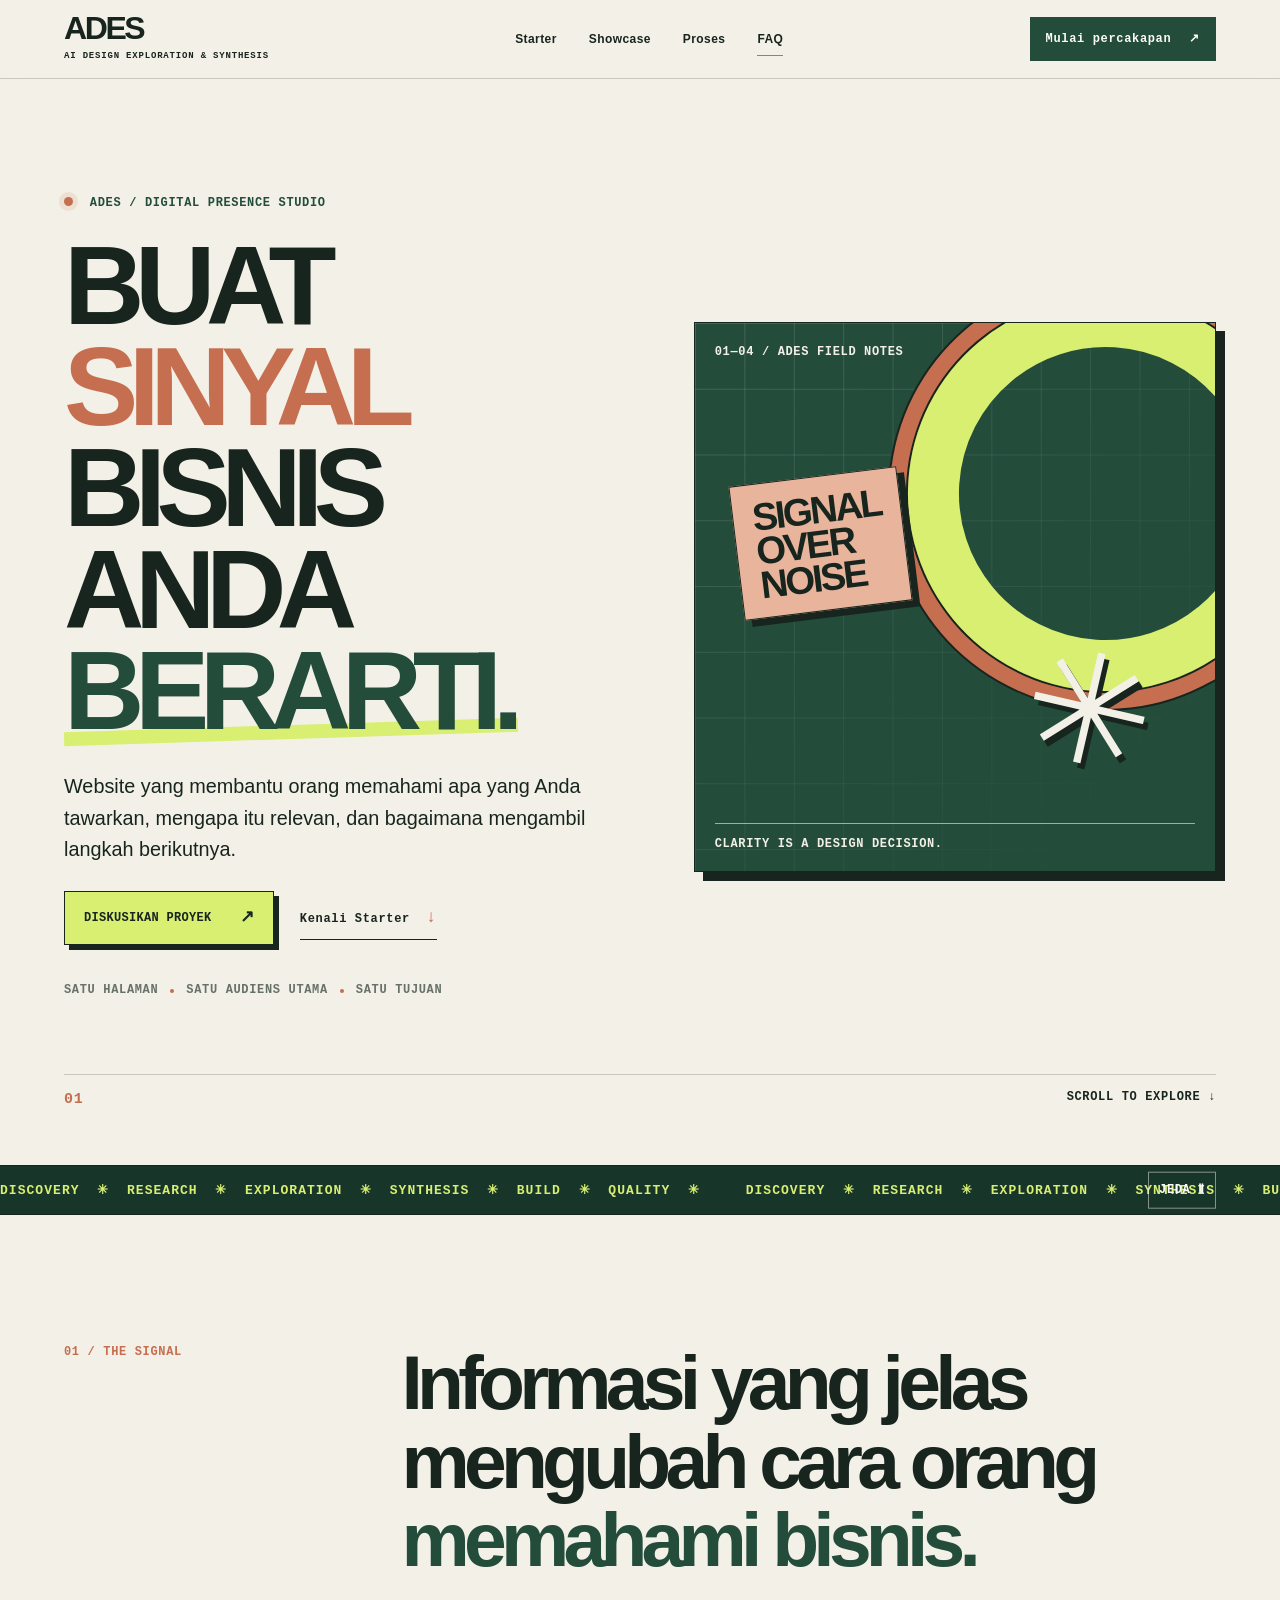
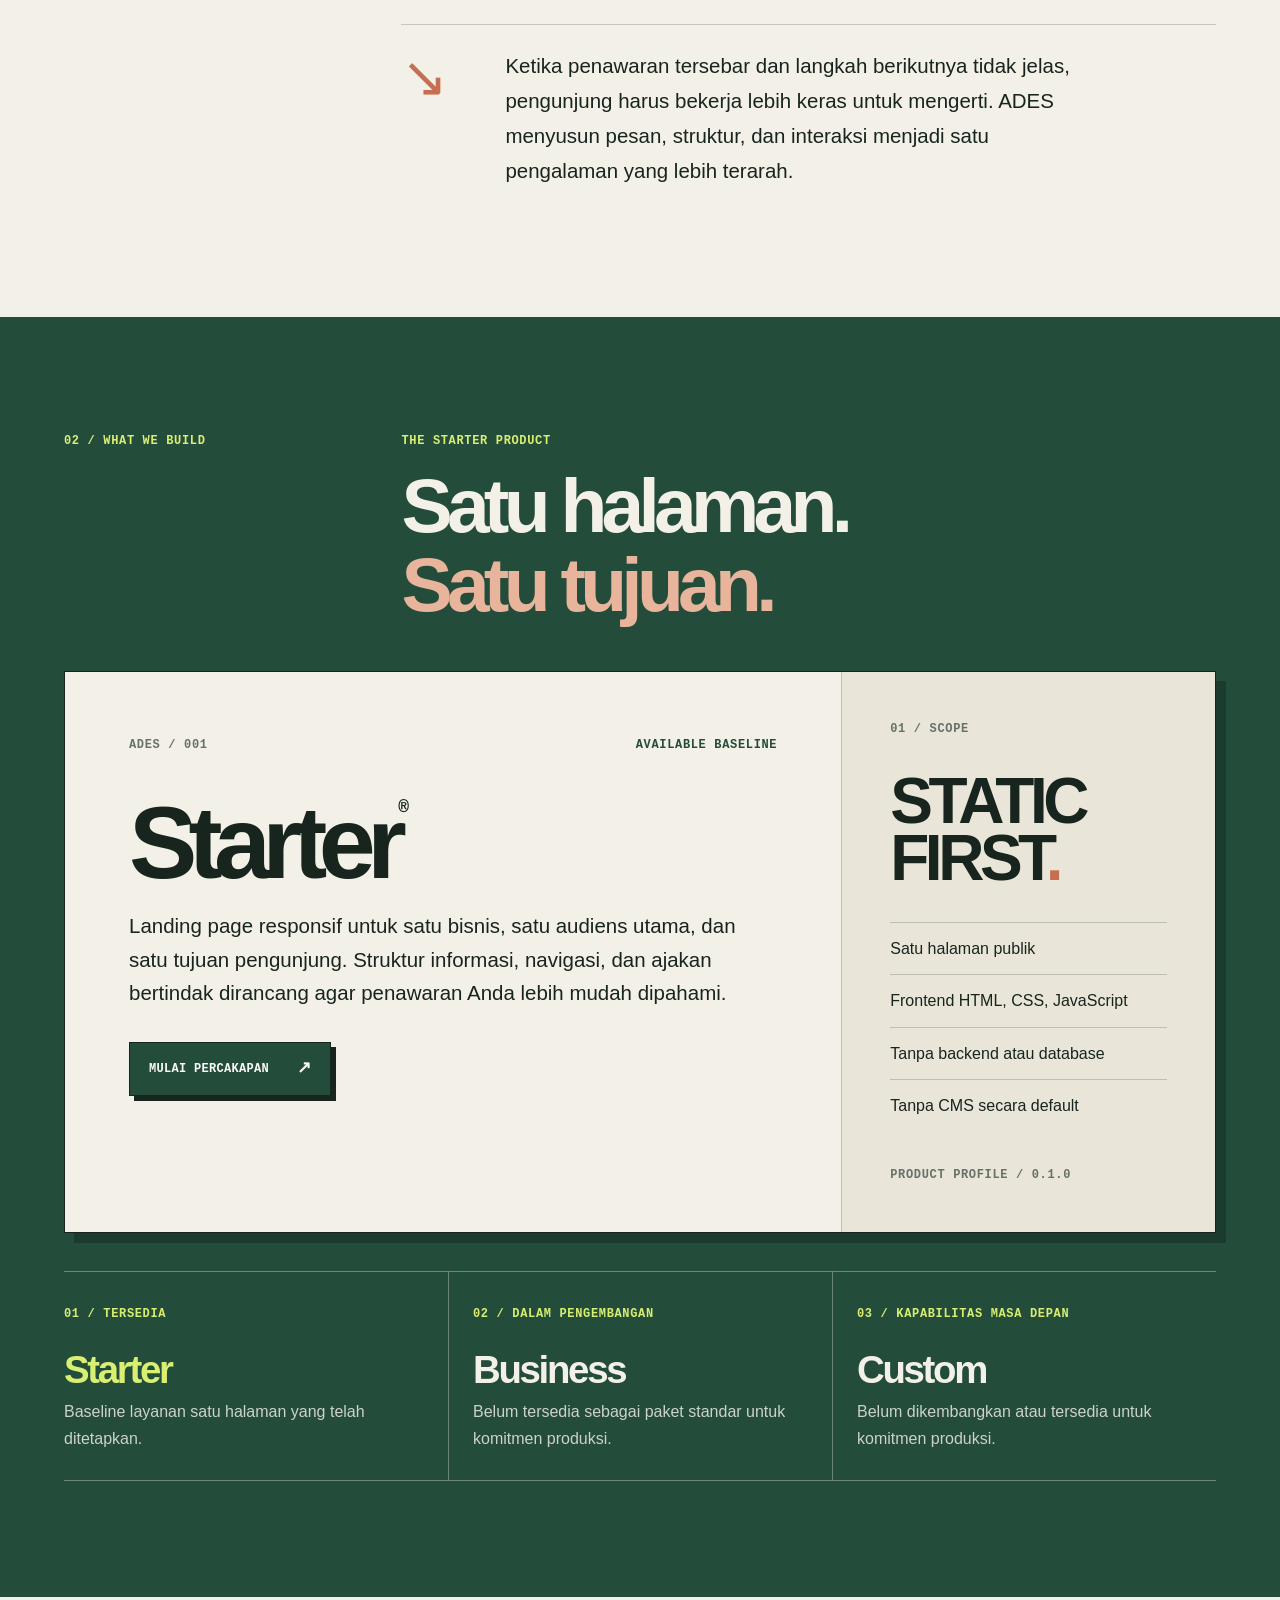
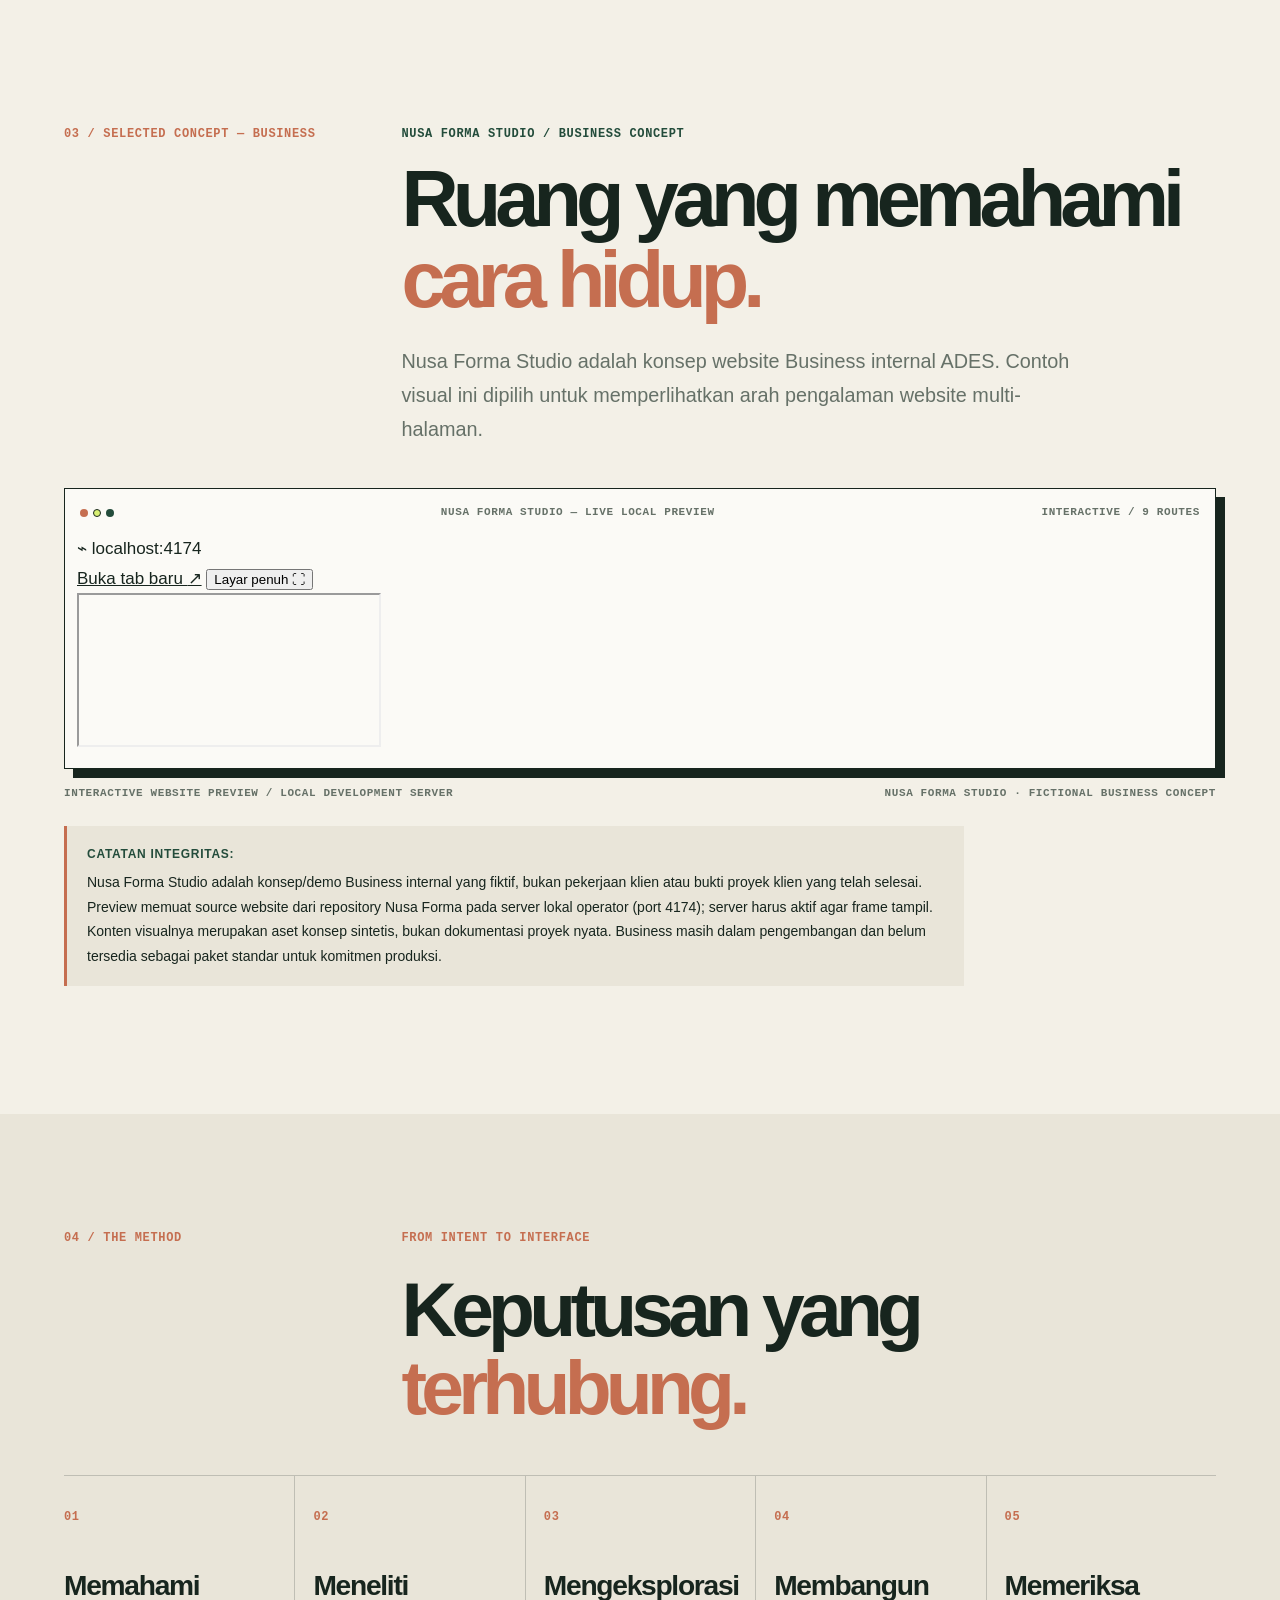
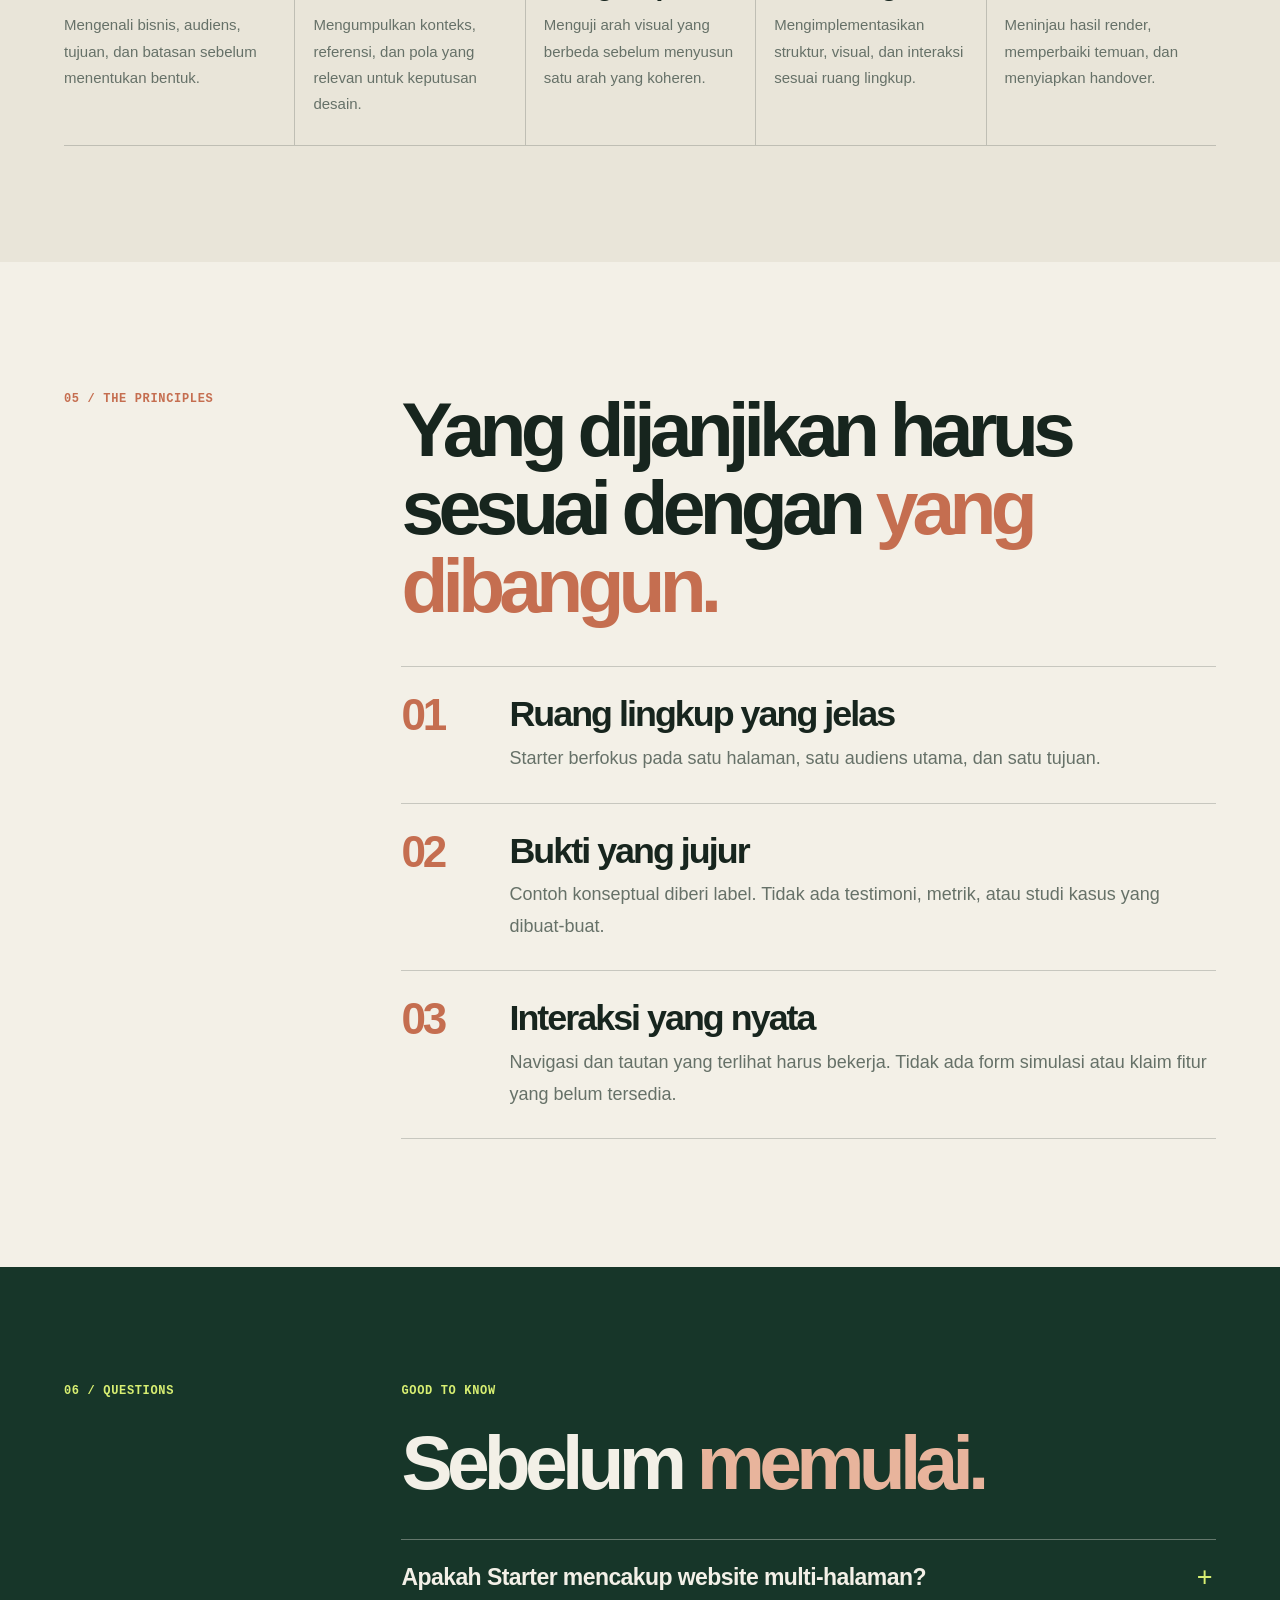
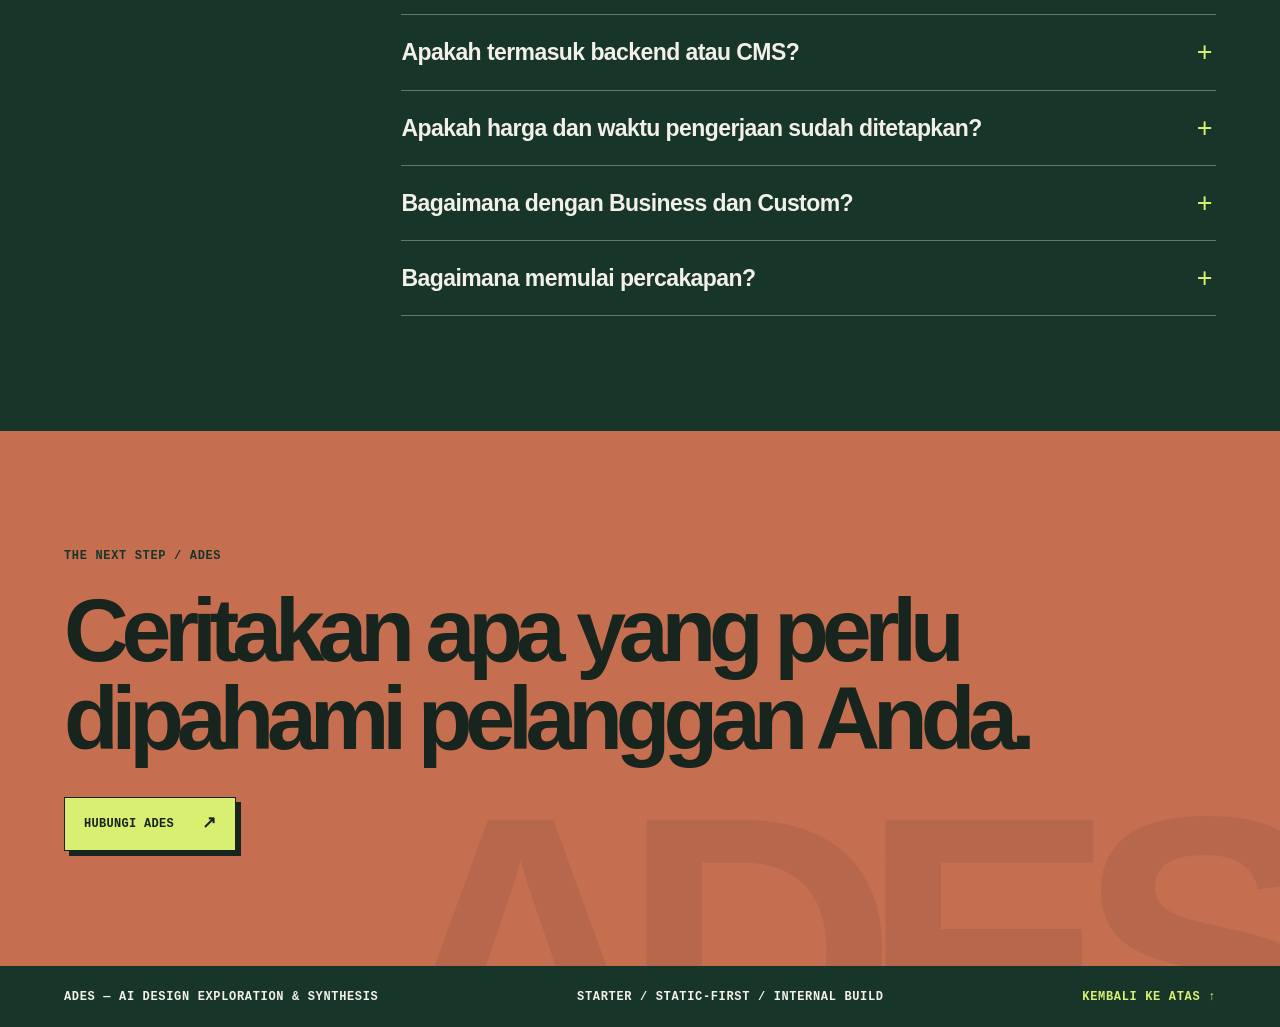
==== commit d4c3ed1a: "feat(showcase): embed interactive Nusa Forma preview" ====
--- a/site/index.html
+++ b/site/index.html
@@ -99,12 +99,21 @@
     </div>
     <figure class="preview-figure" data-reveal="scale">
       <div class="preview-window">
-        <div class="window-bar"><span class="window-dots" aria-hidden="true"><i></i><i></i><i></i></span><span>NUSA FORMA STUDIO — INTERNAL CONCEPT</span><span>1208 PX</span></div>
-        <img src="assets/nusa-forma-studio-fullpage.webp" width="1208" height="6341" loading="eager" fetchpriority="high" decoding="async" alt="Screenshot full-page website konsep Nusa Forma Studio, menampilkan desain interior, konsep hunian dan komersial, layanan, proses, dan kontak">
+        <div class="window-bar"><span class="window-dots" aria-hidden="true"><i></i><i></i><i></i></span><span>NUSA FORMA STUDIO — LIVE LOCAL PREVIEW</span><span>INTERACTIVE / 9 ROUTES</span></div>
+        <div class="preview-toolbar">
+          <span class="preview-address"><span aria-hidden="true">⌁</span> localhost:4174</span>
+          <div class="preview-actions">
+            <a href="http://localhost:4174/" target="_blank" rel="noopener noreferrer">Buka tab baru <span aria-hidden="true">↗</span></a>
+            <button class="preview-fullscreen" type="button" aria-controls="nusa-forma-frame">Layar penuh <span aria-hidden="true">⛶</span></button>
+          </div>
+        </div>
+        <div class="interactive-preview" id="nusa-forma-preview">
+          <iframe id="nusa-forma-frame" src="http://localhost:4174/" title="Website interaktif Nusa Forma Studio — konsep bisnis fiktif internal ADES" loading="lazy" allow="fullscreen" referrerpolicy="no-referrer"></iframe>
+        </div>
       </div>
-      <figcaption><span>FULL-PAGE PREVIEW / OPERATOR-SUPPLIED HD SCREENSHOT</span><span>NUSA FORMA STUDIO · FICTIONAL BUSINESS CONCEPT</span></figcaption>
+      <figcaption><span>INTERACTIVE WEBSITE PREVIEW / LOCAL DEVELOPMENT SERVER</span><span>NUSA FORMA STUDIO · FICTIONAL BUSINESS CONCEPT</span></figcaption>
     </figure>
-    <p class="truth-note"><b>Catatan integritas:</b> Nusa Forma Studio adalah konsep/demo Business internal yang fiktif, bukan pekerjaan klien atau bukti proyek klien yang telah selesai. Gambar menggunakan screenshot full-page resolusi 1208 × 6341 piksel yang diberikan operator; bukan render ulang dari source website. Business masih dalam pengembangan dan belum tersedia sebagai paket standar untuk komitmen produksi.</p>
+    <p class="truth-note"><b>Catatan integritas:</b> Nusa Forma Studio adalah konsep/demo Business internal yang fiktif, bukan pekerjaan klien atau bukti proyek klien yang telah selesai. Preview memuat source website dari repository Nusa Forma pada server lokal operator (port 4174); server harus aktif agar frame tampil. Konten visualnya merupakan aset konsep sintetis, bukan dokumentasi proyek nyata. Business masih dalam pengembangan dan belum tersedia sebagai paket standar untuk komitmen produksi.</p>
   </section>
   <section class="section process-section" id="process">
     <div class="wrap">
--- a/site/styles.css
+++ b/site/styles.css
@@ -1,497 +1,264 @@
-
-:root{--paper:#f1efdf;--ink:#11120e;--acid:#d8ff35;--blue:#2445ff;--red:#ff4e35;--line:rgba(17,18,14,.24);--muted:#51534b;--display:Impact,"Arial Black",system-ui,sans-serif;--body:Arial,Helvetica,sans-serif;--mono:ui-monospace,SFMono-Regular,Menlo,monospace;--gutter:clamp(20px,4.45vw,68px);--max:1440px;--ease:cubic-bezier(.2,.72,.2,1)}
+/* ADES — Signal Factory / consolidated visual system
+   Rebuilt from one source of truth. No legacy override stack. */
+:root{
+  color-scheme:light;
+  --paper:#f3f0e7;--paper-2:#e9e5d9;--ink:#17251e;--muted:#667168;
+  --forest:#234c3b;--forest-deep:#173629;--clay:#c56e50;--clay-soft:#e8b49c;
+  --signal:#d8ef72;--line:rgba(23,37,30,.2);--white:#fbfaf6;
+  --display:Arial,Helvetica,sans-serif;--body:Arial,Helvetica,sans-serif;
+  --mono:ui-monospace,SFMono-Regular,Menlo,monospace;
+  --gutter:clamp(22px,5vw,76px);--max:1380px;--header:78px;
+  --ease:cubic-bezier(.2,.72,.2,1);--shadow:9px 9px 0 var(--ink);
+}
 *{box-sizing:border-box}
-html{scroll-behavior:smooth;scroll-padding-top:88px;overflow-x:clip}body{overflow-x:clip}
-body{margin:0;background:var(--paper);color:var(--ink);font:16px/1.65 var(--body);-webkit-font-smoothing:antialiased}
+html{scroll-behavior:smooth;scroll-padding-top:calc(var(--header) + 18px);overflow-x:clip}
+body{margin:0;overflow-x:clip;background:var(--paper);color:var(--ink);font:17px/1.72 var(--body);-webkit-font-smoothing:antialiased;text-rendering:optimizeLegibility}
 img{display:block;max-width:100%;height:auto}
 a{color:inherit}
-a:focus-visible,summary:focus-visible{outline:3px solid var(--blue);outline-offset:5px}
+button,summary,a{-webkit-tap-highlight-color:transparent}
+a:focus-visible,button:focus-visible,summary:focus-visible{outline:3px solid var(--clay);outline-offset:5px}
+::selection{background:var(--signal);color:var(--ink)}
 .wrap{width:min(var(--max),calc(100% - 2*var(--gutter)));margin-inline:auto}
-.skip-link{position:fixed;z-index:100;top:12px;left:12px;padding:13px 17px;background:var(--ink);color:var(--acid);transform:translateY(-160%);font:700 12px var(--mono)}
+.skip-link{position:fixed;z-index:100;top:12px;left:12px;padding:12px 16px;background:var(--forest-deep);color:var(--white);transform:translateY(-160%);font:700 13px var(--mono)}
 .skip-link:focus{transform:translateY(0)}
-.eyebrow,.section-index,.hero-foot,.art-index,.art-caption,.nav-cta,.text-link,.starter-label,.side-index,.side-foot,.available,.cap>span,.window-bar,.preview-figure figcaption,.truth-note,.step-no,.site-footer{font:700 10px/1.55 var(--mono);letter-spacing:.09em;text-transform:uppercase}
-.site-header{position:sticky;top:0;z-index:30;background:rgba(241,239,223,.96);border-bottom:1px solid var(--ink);backdrop-filter:blur(14px);-webkit-backdrop-filter:blur(14px)}
-.nav-shell{min-height:76px;display:flex;align-items:center;justify-content:space-between;gap:24px}
-.wordmark{font:900 29px/.9 var(--display);letter-spacing:-.035em;text-decoration:none}
-.wordmark span{display:block;margin-top:6px;font:700 8px/1.4 var(--mono);letter-spacing:.12em}
-.desktop-nav{display:flex;gap:clamp(14px,2.2vw,32px)}
-.desktop-nav a{text-decoration:none;font:700 10px/1.5 var(--mono);letter-spacing:.06em;text-transform:uppercase;border-bottom:1px solid transparent;padding:8px 0}
-.desktop-nav a:hover{border-color:var(--ink)}
-.nav-cta{display:inline-flex;align-items:center;gap:16px;background:var(--ink);color:var(--acid);padding:14px 16px;text-decoration:none;white-space:nowrap;transition:transform .22s var(--ease),background .22s}
-.nav-cta:hover{background:var(--blue);transform:translateY(-2px)}
+.eyebrow,.section-index,.hero-foot,.art-index,.art-caption,.nav-cta,.text-link,.starter-label,.side-index,.side-foot,.available,.cap>span,.window-bar,.preview-figure figcaption,.truth-note,.step-no,.site-footer,.hero-index,.ticker-toggle{font:700 12px/1.55 var(--mono);letter-spacing:.055em}
+.site-header{position:sticky;top:0;z-index:30;background:rgba(243,240,231,.94);border-bottom:1px solid var(--line);backdrop-filter:blur(16px);-webkit-backdrop-filter:blur(16px)}
+.nav-shell{min-height:var(--header);display:flex;align-items:center;justify-content:space-between;gap:28px}
+.wordmark{font:900 32px/.85 var(--display);letter-spacing:-.075em;text-decoration:none}
+.wordmark span{display:block;margin-top:8px;font:700 9px/1.4 var(--mono);letter-spacing:.09em}
+.desktop-nav{display:flex;align-items:center;gap:clamp(16px,2.5vw,36px)}
+.desktop-nav a{position:relative;text-decoration:none;font-size:12px;font-weight:700;letter-spacing:.035em;padding:9px 0}
+.desktop-nav a:after{content:"";position:absolute;left:0;right:100%;bottom:2px;height:1px;background:var(--clay);transition:right .28s var(--ease)}
+.desktop-nav a:hover:after,.desktop-nav a[aria-current="location"]:after{right:0}
+.nav-cta{display:inline-flex;align-items:center;gap:18px;padding:13px 16px;background:var(--forest);color:var(--white);text-decoration:none;white-space:nowrap;transition:background .25s,transform .25s var(--ease)}
+.nav-cta:hover{background:var(--clay);transform:translateY(-2px)}
 .mobile-menu{display:none;position:relative}
-.mobile-menu summary{cursor:pointer;list-style:none;border:1px solid var(--ink);padding:11px 13px;font:700 10px var(--mono);text-transform:uppercase}
+.mobile-menu summary{cursor:pointer;list-style:none;border:1px solid var(--ink);padding:11px 13px;font:700 12px var(--mono);text-transform:uppercase}
 .mobile-menu summary::-webkit-details-marker{display:none}
-.mobile-menu summary b{margin-left:12px;font-size:17px;color:var(--blue)}
-.mobile-menu nav{position:fixed;z-index:20;right:var(--gutter);top:74px;width:min(260px,calc(100vw - 2*var(--gutter)));padding:12px;background:var(--paper);border:1px solid var(--ink);box-shadow:6px 6px 0 var(--ink)}
-.mobile-menu nav a{display:block;padding:14px 10px;text-decoration:none;border-bottom:1px solid var(--line);font:700 11px var(--mono);text-transform:uppercase}
+.mobile-menu summary b{margin-left:12px;font-size:18px;color:var(--clay)}
+.mobile-menu nav{position:fixed;z-index:40;right:var(--gutter);top:calc(var(--header) - 2px);width:min(280px,calc(100vw - 2*var(--gutter)));padding:12px;background:var(--paper);border:1px solid var(--ink);box-shadow:var(--shadow)}
+.mobile-menu nav a{display:block;padding:14px 10px;text-decoration:none;border-bottom:1px solid var(--line);font:700 12px var(--mono);text-transform:uppercase}
 .mobile-menu nav a:last-child{border:0}
-.hero{position:relative;display:grid;grid-template-columns:minmax(0,1.05fr) minmax(300px,.95fr);gap:clamp(26px,4vw,64px);align-items:center;padding-block:clamp(72px,8vw,118px) 54px}
+.hero{position:relative;display:grid;grid-template-columns:minmax(0,1.04fr) minmax(320px,.96fr);gap:clamp(34px,5vw,76px);align-items:center;padding-block:clamp(78px,9vw,132px) 54px}
 .hero-copy{position:relative;z-index:2;min-width:0}
-.eyebrow{margin:0 0 20px}
-.pulse{display:inline-block;width:9px;height:9px;background:var(--red);border:1px solid var(--ink);border-radius:50%;margin-right:8px;box-shadow:0 0 0 4px rgba(255,78,53,.14)}
-.hero h1{font:900 clamp(76px,9.4vw,136px)/.88 var(--display);letter-spacing:-.035em;text-transform:uppercase;margin:0;max-width:790px}
-.hero h1 em{color:var(--blue);font-style:normal}
-.hero h1 .underlined{display:inline-block;position:relative;color:var(--ink)}
-.hero h1 .underlined:after{content:"";position:absolute;left:0;right:-.05em;bottom:-.015em;height:.11em;background:var(--acid);border:1px solid var(--ink);z-index:-1;transform:rotate(-1.5deg)}
-.hero-lede{max-width:520px;font-size:clamp(17px,1.55vw,21px);line-height:1.55;font-weight:700;margin:28px 0 25px}
-.hero-actions{display:flex;align-items:center;gap:24px;flex-wrap:wrap}
-.button{display:inline-flex;align-items:center;justify-content:space-between;gap:25px;min-height:52px;padding:15px 18px;border:2px solid var(--ink);box-shadow:5px 5px 0 var(--ink);font:800 11px/1.2 var(--mono);letter-spacing:.025em;text-decoration:none;text-transform:uppercase;transition:transform .22s var(--ease),box-shadow .22s var(--ease),background .22s}
+.eyebrow{margin:0 0 22px;color:var(--forest)}
+.pulse{display:inline-block;width:9px;height:9px;background:var(--clay);border-radius:50%;margin-right:9px;box-shadow:0 0 0 5px rgba(197,110,80,.13)}
+.hero h1{max-width:800px;margin:0;font:900 clamp(66px,8.7vw,126px)/.91 var(--display);letter-spacing:-.085em;text-transform:uppercase}
+.hero h1 em{color:var(--clay);font-style:normal}
+.hero h1 .underlined{position:relative;display:inline-block;color:var(--forest)}
+.hero h1 .underlined:after{content:"";position:absolute;z-index:-1;left:0;right:-.035em;bottom:.015em;height:.13em;background:var(--signal);transform:rotate(-1.8deg)}
+.hero-lede{max-width:550px;margin:30px 0 26px;font-size:clamp(18px,1.55vw,22px);line-height:1.58;font-weight:500}
+.hero-actions{display:flex;align-items:center;gap:26px;flex-wrap:wrap}
+.button{display:inline-flex;align-items:center;justify-content:space-between;gap:28px;min-height:54px;padding:15px 19px;border:1px solid var(--ink);box-shadow:5px 5px 0 var(--ink);font:800 12px/1.2 var(--mono);letter-spacing:.025em;text-decoration:none;text-transform:uppercase;transition:transform .24s var(--ease),box-shadow .24s var(--ease),background .24s,color .24s}
 .button:hover{transform:translate(3px,3px);box-shadow:2px 2px 0 var(--ink)}
-.button-acid{background:var(--acid);color:var(--ink)}
-.button-acid:hover{background:#c6ef26}
-.button-dark{background:var(--ink);color:var(--acid)}
-.button-dark:hover{background:var(--blue);color:white}
+.button-acid{background:var(--signal);color:var(--ink)}
+.button-acid:hover{background:var(--clay-soft)}
+.button-dark{background:var(--forest);color:var(--white)}
+.button-dark:hover{background:var(--clay);color:var(--ink)}
+.button-arrow{font-size:17px}
 .text-link{padding:8px 0;text-decoration:none;border-bottom:1px solid var(--ink)}
-.text-link span{color:var(--blue);font-size:15px;margin-left:8px}
-.hero-foot{display:flex;align-items:center;gap:12px;flex-wrap:wrap;margin:36px 0 0;color:var(--muted);font-size:9px}
-.hero-foot i{width:4px;height:4px;border-radius:50%;background:var(--red)}
-.hero-art{position:relative;min-height:clamp(370px,43vw,590px);overflow:hidden;background:var(--blue);border:2px solid var(--ink);isolation:isolate;box-shadow:10px 10px 0 var(--ink)}
-.art-grid{position:absolute;inset:0;background-image:linear-gradient(rgba(241,239,223,.18) 1px,transparent 1px),linear-gradient(90deg,rgba(241,239,223,.18) 1px,transparent 1px);background-size:9.5% 13%;mask-image:linear-gradient(135deg,#000,transparent 80%)}
-.art-orbit{position:absolute;width:78%;aspect-ratio:1;border:clamp(25px,4vw,58px) solid var(--acid);border-radius:50%;right:-18%;top:-8%;box-shadow:0 0 0 2px var(--ink),0 0 0 19px var(--red),0 0 0 21px var(--ink);transform:rotate(-18deg)}
-.art-sticker{position:absolute;left:8%;top:25%;background:var(--red);border:2px solid var(--ink);padding:14px 18px;color:var(--ink);font:900 clamp(24px,3vw,42px)/.88 var(--display);letter-spacing:-.025em;transform:rotate(-7deg);box-shadow:7px 7px 0 var(--ink)}
-.art-cross{position:absolute;right:12%;bottom:16%;font-size:clamp(90px,12vw,170px);line-height:1;color:var(--paper);text-shadow:5px 5px 0 var(--ink);transform:rotate(13deg)}
-.art-index,.art-caption{position:absolute;color:var(--paper);font-size:9px}
-.art-index{left:18px;top:18px}.art-caption{left:18px;right:18px;bottom:18px;border-top:1px solid rgba(241,239,223,.7);padding-top:10px}
-.hero-index{grid-column:1/-1;display:flex;justify-content:space-between;border-top:1px solid var(--ink);padding-top:12px;margin-top:8px;font:700 9px var(--mono);letter-spacing:.1em}
-.hero-index span:first-child{font-size:14px;color:var(--blue)}
-.ticker{overflow:hidden;background:var(--ink);color:var(--acid);border-block:2px solid var(--ink);padding:13px 0;white-space:nowrap}
-.ticker-track{display:flex;width:max-content;animation:marquee 32s linear infinite}
-.ticker-track span{flex:none;font:900 clamp(22px,3vw,38px)/1 var(--display);letter-spacing:.025em;padding-right:20px}
-@keyframes marquee{to{transform:translateX(-50%)}}
-.section{padding-block:clamp(82px,9vw,132px);border-bottom:2px solid var(--ink)}
-.manifesto{display:grid;grid-template-columns:minmax(150px,.42fr) minmax(0,1.58fr);gap:clamp(28px,5vw,76px)}
-.section-index{margin:8px 0 0;color:var(--blue);font-size:10px}
-.manifesto h2,.section-top h2,.principles h2,.faq-main h2{font:900 clamp(48px,7vw,100px)/.96 var(--display);letter-spacing:-.028em;text-transform:uppercase;margin:0;max-width:1000px}
-.manifesto h2 em,.section-top h2 em,.principles h2 em,.faq-main h2 em{font-style:normal;color:var(--blue)}
-.manifesto-bottom{display:grid;grid-template-columns:90px minmax(0,1fr);gap:24px;align-items:start;margin-top:38px;max-width:820px}
-.big-mark{font:900 78px/.8 var(--display);color:var(--red)}
-.manifesto-bottom p{font-size:clamp(16px,1.4vw,19px);line-height:1.7;margin:0;max-width:680px}
-.offer-section{background:var(--red);border-color:var(--ink)}
-.section-top{display:grid;grid-template-columns:minmax(150px,.42fr) minmax(0,1.58fr);gap:clamp(28px,5vw,76px);align-items:start;margin-bottom:clamp(38px,5vw,68px)}
-.section-top .eyebrow{font-size:10px}
-.section-top h2{max-width:920px}
-.starter-card{display:grid;grid-template-columns:minmax(0,1.4fr) minmax(270px,.6fr);border:2px solid var(--ink);background:var(--paper);box-shadow:10px 10px 0 var(--ink)}
-.starter-main{padding:clamp(24px,4vw,58px);min-width:0}
-.starter-label{display:flex;justify-content:space-between;gap:16px;border-bottom:1px solid var(--ink);padding-bottom:13px}
-.available{background:var(--acid);padding:5px 8px;border:1px solid var(--ink);font-size:8px}
-.starter-main h3{font:900 clamp(68px,10vw,136px)/.88 var(--display);letter-spacing:-.04em;text-transform:uppercase;margin:34px 0 24px}
-.starter-main h3 span{font:700 18px var(--mono);vertical-align:top;margin-left:8px}
-.starter-main>p{max-width:650px;font-size:clamp(16px,1.45vw,19px);line-height:1.7;margin:0 0 28px}
-.starter-side{position:relative;background:var(--acid);border-left:2px solid var(--ink);padding:clamp(24px,3vw,42px);display:flex;flex-direction:column;justify-content:space-between;gap:28px}
-.side-index,.side-foot{font-size:9px}
-.starter-side strong{font:900 clamp(42px,5vw,68px)/.9 var(--display);letter-spacing:-.025em}
-.starter-side strong span{color:var(--blue)}
-.starter-side ul{list-style:none;padding:0;margin:0}
-.starter-side li{padding:10px 0;border-top:1px solid rgba(17,18,14,.35);font-size:13px;font-weight:700}
-.side-foot{border-top:1px solid var(--ink);padding-top:12px}
-.capabilities{display:grid;grid-template-columns:repeat(3,minmax(0,1fr));margin-top:18px;border:2px solid var(--ink)}
-.cap{padding:clamp(18px,2.4vw,30px);min-height:215px;border-right:2px solid var(--ink);min-width:0}
-.cap:last-child{border-right:0}
-.cap>span{display:block;font-size:9px;line-height:1.5}
-.cap h3{font:900 clamp(36px,4.5vw,60px)/.95 var(--display);text-transform:uppercase;margin:34px 0 13px}
-.cap p{font-size:14px;line-height:1.65;margin:0;max-width:300px}
-.capability-live{background:var(--ink);color:var(--acid)}
-.showcase{display:grid;grid-template-columns:minmax(150px,.42fr) minmax(0,1.58fr);gap:clamp(28px,5vw,76px)}
-.showcase-head{display:contents}
-.showcase-head .section-index{grid-column:1;grid-row:1}
-.showcase-head>div{grid-column:2;grid-row:1}
-.showcase .section-intro{max-width:600px;font-size:16px;line-height:1.7;margin:22px 0 0}
-.preview-figure{grid-column:2;margin:0;min-width:0}
-.preview-window{border:2px solid var(--ink);background:var(--ink);padding:9px;box-shadow:10px 10px 0 var(--blue)}
-.window-bar{display:flex;align-items:center;justify-content:space-between;gap:10px;padding:6px 3px 12px;color:var(--paper);font-size:8px}
+.text-link span{color:var(--clay);font-size:17px;margin-left:8px}
+.hero-foot{display:flex;align-items:center;gap:12px;flex-wrap:wrap;margin:36px 0 0;color:var(--muted)}
+.hero-foot i{width:4px;height:4px;border-radius:50%;background:var(--clay)}
+.hero-art{position:relative;min-height:clamp(390px,43vw,600px);overflow:hidden;background:var(--forest);border:1px solid var(--ink);isolation:isolate;box-shadow:var(--shadow)}
+.art-grid{position:absolute;inset:0;background-image:linear-gradient(rgba(243,240,231,.17) 1px,transparent 1px),linear-gradient(90deg,rgba(243,240,231,.17) 1px,transparent 1px);background-size:9.5% 12%;mask-image:linear-gradient(135deg,#000,transparent 88%)}
+.art-orbit{position:absolute;width:76%;aspect-ratio:1;border:clamp(24px,4vw,58px) solid var(--signal);border-radius:50%;right:-17%;top:-5%;box-shadow:0 0 0 2px var(--ink),0 0 0 18px var(--clay),0 0 0 20px var(--ink);transform:rotate(-18deg)}
+.art-sticker{position:absolute;left:8%;top:28%;background:var(--clay-soft);border:1px solid var(--ink);padding:16px 19px;color:var(--ink);font:900 clamp(24px,3vw,42px)/.88 var(--display);letter-spacing:-.07em;transform:rotate(-7deg);box-shadow:7px 7px 0 var(--ink)}
+.art-cross{position:absolute;right:12%;bottom:15%;font-size:clamp(90px,12vw,170px);line-height:1;color:var(--paper);text-shadow:5px 5px 0 var(--ink);transform:rotate(13deg)}
+.art-index,.art-caption{position:absolute;color:var(--paper);font-size:12px}
+.art-index{left:20px;top:20px}.art-caption{left:20px;right:20px;bottom:18px;border-top:1px solid rgba(243,240,231,.6);padding-top:11px}
+.hero-index{grid-column:1/-1;display:flex;justify-content:space-between;border-top:1px solid var(--line);padding-top:13px;margin-top:10px}
+.hero-index span:first-child{font-size:15px;color:var(--clay)}
+.ticker{position:relative;overflow:hidden;background:var(--forest-deep);color:var(--signal);border-block:1px solid var(--ink);padding:16px 120px 16px 0}
+.ticker-track{display:flex;width:max-content;animation:ticker-scroll 34s linear infinite}
+.ticker-track span{padding-right:28px;white-space:nowrap;font:800 13px var(--mono);letter-spacing:.08em}
+.ticker.is-paused .ticker-track{animation-play-state:paused}
+.ticker-toggle{position:absolute;right:var(--gutter);top:50%;transform:translateY(-50%);border:1px solid rgba(243,240,231,.5);background:transparent;color:var(--white);padding:8px 10px;cursor:pointer}
+@keyframes ticker-scroll{to{transform:translateX(-50%)}}
+.section{padding-block:clamp(84px,10vw,148px)}
+.manifesto{display:grid;grid-template-columns:.32fr 1fr;gap:clamp(28px,6vw,90px)}
+.section-index{margin:0;color:var(--clay)}
+.manifesto-main h2,.section-top h2,.principles-main>h2,.faq-main h2{margin:0;font:800 clamp(42px,6vw,84px)/1.02 var(--display);letter-spacing:-.075em}
+.manifesto-main h2 em,.section-top h2 em,.principles-main>h2 em,.faq-main h2 em{color:var(--forest);font-style:normal}
+.manifesto-bottom{display:grid;grid-template-columns:80px minmax(0,600px);gap:24px;align-items:start;margin-top:46px;padding-top:24px;border-top:1px solid var(--line)}
+.big-mark{font-size:56px;line-height:1;color:var(--clay)}
+.manifesto-bottom p{margin:0;font-size:clamp(18px,1.6vw,22px);line-height:1.7}
+.offer-section{background:var(--forest);color:var(--paper);padding-block:clamp(82px,9vw,132px)}
+.offer-section .section-index,.offer-section .eyebrow{color:var(--signal)}
+.offer-section .section-top{display:grid;grid-template-columns:.32fr 1fr;gap:clamp(28px,6vw,90px);align-items:start;margin-bottom:48px}
+.offer-section .section-top h2 em{color:var(--clay-soft)}
+.offer-section .eyebrow{margin-bottom:16px}
+.starter-card{display:grid;grid-template-columns:1.35fr .65fr;background:var(--paper);color:var(--ink);border:1px solid var(--ink);box-shadow:10px 10px 0 rgba(0,0,0,.22)}
+.starter-main{padding:clamp(28px,5vw,68px)}
+.starter-label{display:flex;justify-content:space-between;gap:18px;color:var(--muted)}
+.available{color:var(--forest);text-align:right}
+.starter-main h3{margin:42px 0 20px;font:900 clamp(62px,8vw,112px)/.9 var(--display);letter-spacing:-.085em}
+.starter-main h3 span{font:700 18px var(--mono);vertical-align:top;letter-spacing:0}
+.starter-main>p{max-width:650px;margin:0 0 32px;font-size:clamp(18px,1.6vw,22px);line-height:1.65}
+.starter-side{display:flex;flex-direction:column;justify-content:space-between;padding:clamp(26px,4vw,48px);background:var(--paper-2);border-left:1px solid var(--line)}
+.side-index,.side-foot{color:var(--muted)}
+.starter-side>strong{display:block;margin:34px 0;font:900 clamp(38px,5vw,68px)/.9 var(--display);letter-spacing:-.07em}
+.starter-side>strong span{color:var(--clay)}
+.starter-side ul{padding:0;margin:0 0 34px;list-style:none}
+.starter-side li{padding:12px 0;border-top:1px solid var(--line);font-size:16px}
+.capabilities{display:grid;grid-template-columns:repeat(3,minmax(0,1fr));margin-top:38px;border-top:1px solid rgba(243,240,231,.35);border-bottom:1px solid rgba(243,240,231,.35)}
+.cap{padding:25px 24px 28px 0;min-width:0}
+.cap+.cap{padding-left:24px;border-left:1px solid rgba(243,240,231,.35)}
+.cap>span{color:var(--signal)}
+.cap h3{margin:24px 0 9px;font:800 clamp(28px,3vw,42px)/1 var(--display);letter-spacing:-.06em}
+.cap p{max-width:340px;margin:0;color:rgba(243,240,231,.82);font-size:16px;line-height:1.7}
+.capability-live h3{color:var(--signal)}
+.showcase{padding-block:clamp(88px,10vw,146px)}
+.showcase-head{display:grid;grid-template-columns:.32fr 1fr;gap:clamp(28px,6vw,90px);align-items:start;margin-bottom:42px}
+.showcase .eyebrow{margin-bottom:16px}
+.showcase .section-top h2{font-size:clamp(44px,6.2vw,88px)}
+.showcase .section-top h2 em{color:var(--clay)}
+.showcase .section-intro{max-width:680px;margin:24px 0 0;font-size:clamp(18px,1.55vw,21px);line-height:1.7;color:var(--muted)}
+.preview-figure{margin:0}
+.preview-window{padding:12px;background:var(--white);border:1px solid var(--ink);box-shadow:var(--shadow)}
+.window-bar{display:flex;justify-content:space-between;align-items:center;gap:12px;padding:3px 3px 13px;color:var(--muted);font-size:11px}
 .window-dots{display:flex;gap:5px}
-.window-dots i{width:7px;height:7px;border-radius:50%;background:var(--red);border:1px solid var(--paper)}
-.window-dots i:nth-child(2){background:var(--acid)}.window-dots i:nth-child(3){background:var(--blue)}
-.preview-window img{width:100%;height:auto;object-fit:contain;background:var(--paper);border:1px solid var(--paper)}
-.preview-figure figcaption{display:flex;justify-content:space-between;gap:15px;margin-top:13px;color:var(--muted);font-size:8px}
-.truth-note{grid-column:2;margin:0;padding:14px 16px;border-left:4px solid var(--red);background:rgba(255,78,53,.09);font:12px/1.65 var(--body);letter-spacing:0;text-transform:none}
-.truth-note b{font-family:var(--mono);font-size:10px;letter-spacing:.06em;text-transform:uppercase}
-.process-section{background:var(--blue);color:white}
-.process-section .section-index,.process-section .section-top h2 em{color:var(--acid)}
-.process-grid{display:grid;grid-template-columns:repeat(3,minmax(0,1fr));border-top:2px solid white;border-left:2px solid white}
-.process-grid article{min-height:245px;padding:clamp(16px,2vw,26px);border-right:2px solid white;border-bottom:2px solid white;min-width:0}
-.step-no{color:var(--acid);font-size:13px}
-.process-grid h3{font:900 clamp(24px,2.5vw,34px)/1 var(--display);text-transform:uppercase;margin:40px 0 14px}
-.process-grid p{font-size:13px;line-height:1.65;margin:0;max-width:260px}
-.principles{display:grid;grid-template-columns:minmax(150px,.42fr) minmax(0,1.58fr);gap:clamp(28px,5vw,76px)}
-.principles h2{margin-bottom:42px}
-.principle-list article{display:grid;grid-template-columns:70px minmax(0,1fr);gap:18px;padding:22px 0;border-top:2px solid var(--ink)}
-.principle-list article>b{font:900 36px/.9 var(--display);color:var(--red)}
-.principle-list h3{font:900 clamp(20px,2.3vw,28px)/1.1 var(--display);text-transform:uppercase;margin:0 0 8px}
-.principle-list p{font-size:15px;line-height:1.7;margin:0;max-width:650px}
-.faq-section{background:var(--acid)}
-.faq-wrap{display:grid;grid-template-columns:minmax(150px,.42fr) minmax(0,1.58fr);gap:clamp(28px,5vw,76px)}
-.faq-main h2{margin-bottom:32px}
-.faq-list details{padding:18px 0;border-top:2px solid var(--ink)}
-.faq-list summary{display:flex;align-items:flex-start;justify-content:space-between;gap:18px;cursor:pointer;list-style:none;font-size:clamp(16px,1.7vw,21px);font-weight:800;line-height:1.4}
+.window-dots i{width:8px;height:8px;border-radius:50%;background:var(--clay)}
+.window-dots i:nth-child(2){background:var(--signal);border:1px solid var(--ink)}
+.window-dots i:nth-child(3){background:var(--forest)}
+.preview-window img{width:100%;height:auto;border:1px solid var(--line);background:var(--paper)}
+.preview-figure figcaption{display:flex;justify-content:space-between;gap:16px;margin-top:16px;color:var(--muted);font-size:11px}
+.truth-note{max-width:900px;margin:24px 0 0;padding:18px 20px;border-left:3px solid var(--clay);background:var(--paper-2);font:500 14px/1.75 var(--body);letter-spacing:0;text-transform:none}
+.truth-note b{display:block;margin-bottom:5px;color:var(--forest);font-size:12px;letter-spacing:.06em;text-transform:uppercase}
+.process-section{background:var(--paper-2);padding-block:clamp(82px,9vw,132px)}
+.process-section .section-top{display:grid;grid-template-columns:.32fr 1fr;gap:clamp(28px,6vw,90px);margin-bottom:48px}
+.process-section .eyebrow{color:var(--clay)}
+.process-section h2 em{color:var(--clay)}
+.process-grid{display:grid;grid-template-columns:repeat(5,minmax(0,1fr));border-top:1px solid var(--line);border-bottom:1px solid var(--line)}
+.process-grid article{min-width:0;padding:24px 18px 28px 0;transition:background .3s,transform .3s var(--ease)}
+.process-grid article+article{padding-left:18px;border-left:1px solid var(--line)}
+.step-no{color:var(--clay)}
+.process-grid h3{margin:42px 0 12px;font:800 clamp(22px,2.2vw,30px)/1.05 var(--display);letter-spacing:-.045em}
+.process-grid p{margin:0;color:var(--muted);font-size:15px;line-height:1.75}
+@media(hover:hover) and (pointer:fine){.process-grid article:hover{background:rgba(35,76,59,.06);transform:translateY(-4px)}}
+.principles{display:grid;grid-template-columns:.32fr 1fr;gap:clamp(28px,6vw,90px)}
+.principles-main>h2{max-width:950px;margin-bottom:42px}
+.principles-main>h2 em{color:var(--clay)}
+.principle-list{border-top:1px solid var(--line)}
+.principle-list article{display:grid;grid-template-columns:84px minmax(0,1fr);gap:24px;align-items:start;padding:28px 0;border-bottom:1px solid var(--line);transition:transform .4s var(--ease),background .4s}
+.principle-list article>b{font:800 44px/.9 var(--display);letter-spacing:-.07em;color:var(--clay);transition:transform .4s var(--ease),color .3s}
+.principle-list h3{margin:0 0 9px;font:800 clamp(25px,2.8vw,36px)/1.08 var(--display);letter-spacing:-.055em}
+.principle-list p{max-width:760px;margin:0;color:var(--muted);font-size:18px;line-height:1.75}
+@media(hover:hover) and (pointer:fine){.principle-list article:hover{transform:translateX(10px);background:rgba(35,76,59,.045)}.principle-list article:hover>b{transform:translateX(5px);color:var(--forest)}}
+.faq-section{background:var(--forest-deep);color:var(--paper);padding-block:clamp(82px,9vw,132px)}
+.faq-wrap{display:grid;grid-template-columns:.32fr 1fr;gap:clamp(28px,6vw,90px)}
+.faq-section .section-index,.faq-section .eyebrow{color:var(--signal)}
+.faq-main h2{margin-bottom:38px}
+.faq-main h2 em{color:var(--clay-soft)}
+.faq-list{border-top:1px solid rgba(243,240,231,.35)}
+.faq-list details{border-bottom:1px solid rgba(243,240,231,.35)}
+.faq-list summary{position:relative;cursor:pointer;list-style:none;padding:21px 52px 21px 0;font:700 clamp(18px,1.8vw,23px)/1.4 var(--display);letter-spacing:-.025em}
 .faq-list summary::-webkit-details-marker{display:none}
-.faq-list summary:after{content:"+";flex:none;font:700 22px/1 var(--mono);color:var(--blue)}
-.faq-list details[open] summary:after{content:"−"}
-.faq-list details p{max-width:740px;font-size:15px;line-height:1.7;margin:16px 30px 0 0}
-.closing{padding-block:clamp(78px,10vw,140px);background:var(--red);border-bottom:2px solid var(--ink)}
-.closing-inner{display:grid;grid-template-columns:minmax(0,.4fr) minmax(0,1.6fr) auto;gap:26px;align-items:end}
-.closing .eyebrow{margin:0 0 8px}
-.closing h2{font:900 clamp(52px,7.6vw,108px)/.92 var(--display);letter-spacing:-.03em;text-transform:uppercase;margin:0;max-width:900px}
-.closing .button{margin-bottom:6px}
-.site-footer{display:flex;justify-content:space-between;gap:18px;padding:22px var(--gutter);font-size:8px}
-.site-footer a{text-decoration:none}
-.js-ready [data-reveal]{opacity:0;transform:translateY(18px);transition:opacity .58s var(--ease),transform .62s var(--ease)}
+.faq-list summary:after{content:"+";position:absolute;right:4px;top:50%;transform:translateY(-50%);font:400 27px var(--body);color:var(--signal);transition:transform .3s var(--ease)}
+.faq-list details[open] summary:after{transform:translateY(-50%) rotate(45deg)}
+.faq-answer{display:block;height:auto;overflow:visible;opacity:1}
+.faq-motion-ready .faq-list .faq-answer{height:0;overflow:hidden;opacity:0}
+.faq-answer-inner{padding:0 56px 22px 0}
+.faq-answer p{max-width:760px;margin:0;color:rgba(243,240,231,.82);font-size:17px;line-height:1.75}
+.closing{position:relative;overflow:hidden;background:var(--clay);color:var(--ink);padding-block:clamp(72px,9vw,124px)}
+.closing:after{content:"ADES";position:absolute;right:-.04em;bottom:-.36em;font:900 clamp(150px,30vw,430px)/.8 var(--display);letter-spacing:-.1em;color:rgba(23,37,30,.08);pointer-events:none}
+.closing-inner{position:relative;z-index:1}
+.closing .eyebrow{color:var(--forest-deep)}
+.closing h2{max-width:1000px;margin:0 0 34px;font:900 clamp(44px,7vw,96px)/.98 var(--display);letter-spacing:-.08em}
+.site-footer{background:var(--forest-deep);color:var(--paper);padding:22px 0}
+.footer-inner{display:flex;align-items:center;justify-content:space-between;gap:18px}
+.site-footer a{text-decoration:none;color:var(--signal)}
+.site-footer a:hover{text-decoration:underline;text-underline-offset:4px}
+.js-ready [data-reveal]{opacity:0;transform:translateY(18px);transition:opacity .5s var(--ease),transform .6s var(--ease)}
+.js-ready [data-reveal="left"]{transform:translateX(-18px)}
+.js-ready [data-reveal="right"]{transform:translateX(18px)}
+.js-ready [data-reveal="scale"]{transform:scale(.985)}
 .js-ready [data-reveal].is-visible{opacity:1;transform:none}
-@media(max-width:1000px){
- .desktop-nav{gap:14px}.desktop-nav a{font-size:9px}.nav-cta{font-size:9px;padding:12px}
- .hero{grid-template-columns:minmax(0,1fr) minmax(270px,.85fr)}.hero h1{font-size:clamp(70px,9vw,104px)}
- .section-top,.manifesto,.showcase,.principles,.faq-wrap{grid-template-columns:minmax(120px,.35fr) minmax(0,1.65fr);gap:30px}
- .process-grid{grid-template-columns:repeat(3,minmax(0,1fr))}
- .closing-inner{grid-template-columns:1fr auto}.closing .eyebrow{grid-column:1/-1}
-}
-@media(max-width:850px){.process-grid{grid-template-columns:repeat(2,minmax(0,1fr))}}
-@media(max-width:760px){
- .nav-shell{min-height:70px}.desktop-nav{display:none}.mobile-menu{display:block}
- .hero{grid-template-columns:1fr;padding-top:60px;gap:38px}.hero-art{min-height:420px;max-width:620px;width:100%;margin-inline:auto}
- .hero h1{font-size:clamp(76px,12vw,112px)}
- .hero-index{margin-top:0}
- .section-top,.manifesto,.showcase,.principles,.faq-wrap{grid-template-columns:1fr;gap:18px}
- .showcase-head{display:contents}.showcase-head .section-index,.showcase-head>div{grid-column:1;grid-row:auto}
- .preview-figure,.truth-note{grid-column:1}
- .starter-card{grid-template-columns:1fr}.starter-side{border-left:0;border-top:2px solid var(--ink);min-height:320px}
- .capabilities{grid-template-columns:1fr}.cap{border-right:0;border-bottom:2px solid var(--ink);min-height:0}.cap:last-child{border-bottom:0}.cap h3{margin:18px 0 10px}
- .process-grid{grid-template-columns:repeat(2,minmax(0,1fr))}
- .closing-inner{grid-template-columns:1fr;gap:22px}.closing .eyebrow{grid-column:auto}.closing .button{justify-self:start}
- .site-footer{flex-wrap:wrap}
-}
-@media(max-width:430px){
- .nav-cta{padding:10px 8px;font-size:8px;gap:6px}.wordmark{font-size:24px}.wordmark span{display:none}
- .hero{padding-top:48px}.hero h1{font-size:clamp(62px,14.2vw,82px);letter-spacing:-.04em}
- .hero-art{min-height:350px}.art-sticker{top:28%;font-size:29px}.art-orbit{width:85%;right:-28%}.art-cross{right:8%;bottom:14%;font-size:110px}
- .hero-lede{font-size:17px}.hero-foot{font-size:8px;gap:8px}
- .section{padding-block:72px}.manifesto h2,.section-top h2,.principles h2,.faq-main h2{font-size:clamp(43px,11vw,58px)}
- .manifesto-bottom{grid-template-columns:48px 1fr;gap:12px;margin-top:28px}.big-mark{font-size:48px}
- .starter-main{padding:24px}.starter-main h3{font-size:72px;margin:26px 0 20px}.starter-label{font-size:8px;gap:8px}
- .starter-side{min-height:280px;padding:24px}.cap{padding:21px}
- .process-grid{grid-template-columns:1fr}.process-grid article{min-height:0;padding:18px 15px}.process-grid h3{font-size:25px;margin-top:22px}
- .principle-list article{grid-template-columns:42px 1fr;gap:12px}.principle-list article>b{font-size:27px}
- .faq-list summary{font-size:16px}.faq-list details p{font-size:14px}
- .preview-figure figcaption{display:block;line-height:1.9}.preview-figure figcaption span{display:block}
- .closing h2{font-size:clamp(48px,12vw,62px)}.site-footer{display:grid;grid-template-columns:1fr;gap:7px;padding-block:20px}
-}
 @media(prefers-reduced-motion:reduce){
  html{scroll-behavior:auto}
- *,*::before,*::after{animation-duration:.01ms!important;animation-iteration-count:1!important;transition-duration:.01ms!important;scroll-behavior:auto!important}
- .ticker-track{animation:none;transform:none}
+ *,*::before,*::after{animation-duration:.01ms!important;animation-iteration-count:1!important;scroll-behavior:auto!important;transition-duration:.01ms!important}
  .js-ready [data-reveal]{opacity:1!important;transform:none!important}
 }
-
-/* Interaction refinement: deliberate states, not blanket hover effects. */
-.desktop-nav a{position:relative;border:0}
-.desktop-nav a::after{content:"";position:absolute;left:0;right:0;bottom:2px;height:2px;background:var(--blue);transform:scaleX(0);transform-origin:left;transition:transform .24s var(--ease)}
-.desktop-nav a:hover::after,.desktop-nav a:focus-visible::after,.desktop-nav a[aria-current="location"]::after{transform:scaleX(1)}
-.desktop-nav a[aria-current="location"]{color:var(--blue)}
-.nav-cta,.button,.mobile-menu summary,.ticker-toggle{touch-action:manipulation;-webkit-tap-highlight-color:transparent}
-.nav-cta{transition:transform .22s var(--ease),background-color .22s var(--ease),box-shadow .22s var(--ease)}
-.nav-cta:active{transform:translateY(1px) scale(.985)}
-.button{transition:transform .22s var(--ease),box-shadow .22s var(--ease),background-color .22s var(--ease),color .22s var(--ease)}
-.button:active{transform:translate(4px,4px) scale(.985);box-shadow:1px 1px 0 var(--ink)}
-.button-arrow{display:inline-block;transition:transform .22s var(--ease)}
-.button:hover .button-arrow,.button:focus-visible .button-arrow{transform:translate(3px,-3px)}
-.text-link{position:relative;border:0}
-.text-link::after{content:"";position:absolute;left:0;right:0;bottom:2px;height:1px;background:currentColor;transform:scaleX(1);transform-origin:left;transition:transform .24s var(--ease)}
-.text-link:hover::after,.text-link:focus-visible::after{transform:scaleX(.45)}
-.mobile-menu summary{transition:background-color .2s,color .2s,transform .2s}
-.mobile-menu summary:active{transform:translateY(2px)}
-.mobile-menu[open] summary{background:var(--ink);color:var(--acid)}
-.mobile-menu nav a{transition:padding-left .2s var(--ease),background-color .2s}
-.mobile-menu nav a:hover,.mobile-menu nav a:focus-visible{padding-left:17px;background:rgba(36,69,255,.08)}
-.ticker{position:relative;padding-right:92px}
-.ticker-track{will-change:transform}
-.ticker.is-paused .ticker-track{animation-play-state:paused}
-.ticker-toggle{position:absolute;right:var(--gutter);top:50%;transform:translateY(-50%);z-index:2;min-height:34px;padding:7px 9px;border:1px solid var(--acid);background:var(--ink);color:var(--acid);font:700 9px var(--mono);letter-spacing:.06em;cursor:pointer}
-.ticker-toggle:hover{background:var(--acid);color:var(--ink)}
-.ticker-toggle:active{transform:translateY(-50%) scale(.96)}
-.cap{position:relative;transition:background-color .25s var(--ease),color .25s var(--ease)}
-.cap:not(.capability-live):hover{background:rgba(241,239,223,.32)}
-.capability-live{position:relative}
-.capability-live::before{content:"";position:absolute;left:0;top:0;bottom:0;width:5px;background:var(--acid);transform:scaleY(0);transform-origin:bottom;transition:transform .3s var(--ease)}
-.capability-live:hover::before{transform:scaleY(1)}
-.process-grid article{transition:background-color .25s var(--ease)}
-.process-grid article:hover{background:rgba(17,18,14,.12)}
-.process-grid article:hover .step-no{color:white}
-.faq-list summary::after{transition:transform .25s var(--ease)}
-.faq-list details[open] summary::after{transform:rotate(45deg)}
-
-.principle-list article{transition:padding-left .24s var(--ease),background-color .24s var(--ease)}
-.principle-list article:hover{padding-left:10px;background:rgba(36,69,255,.035)}
-.site-footer a{transition:color .2s}
-.site-footer a:hover{color:var(--blue)}
-@media(prefers-reduced-motion:reduce){
- .ticker-track{animation:none!important}
- .desktop-nav a::after,.button-arrow,.capability-live::before{transition:none!important}
-}
-/* Distinct entrance grammar for different content roles. */
-.js-ready [data-reveal="left"]{transform:translateX(-22px)}
-.js-ready [data-reveal="right"]{transform:translateX(22px)}
-.js-ready [data-reveal="scale"]{transform:scale(.965)}
-.hero h1{animation:hero-type-in .72s .08s var(--ease) both}
-@keyframes hero-type-in{from{clip-path:inset(0 0 100% 0);transform:translateY(12px)}to{clip-path:inset(0);transform:translateY(0)}}
-.hero-art{transition:box-shadow .28s var(--ease)}
-.hero-art:hover{box-shadow:14px 14px 0 var(--ink)}
-@media(prefers-reduced-motion:reduce){.hero h1{animation:none!important;clip-path:none!important}}
-/* Contrast correction: saturated blue is not legible on the coral offer field. */
-.offer-section .section-index,.offer-section .section-top h2 em{color:var(--ink)}
-.offer-section .section-top h2 em{text-decoration:underline;text-decoration-color:var(--acid);text-decoration-thickness:.08em;text-underline-offset:.08em}
-
-
-/* V1 refinement: readable type scale, fluid affordances and accessible FAQ motion. */
-body{font-size:17px;line-height:1.7}
-.eyebrow,.section-index,.hero-foot,.art-index,.art-caption,.nav-cta,.text-link,.starter-label,.side-index,.side-foot,.available,.cap>span,.window-bar,.preview-figure figcaption,.step-no{font-size:11px}
-.desktop-nav a{font-size:11px}
-.site-footer{font-size:10px}
-.manifesto-bottom p,.starter-main>p,.showcase .section-intro{font-size:clamp(17px,1.55vw,20px)}
-.cap p,.process-grid p{font-size:15px;line-height:1.75}
-.principle-list article{grid-template-columns:76px minmax(0,1fr);gap:22px;padding:27px 0}
-.principle-list article>b{font-size:42px}
-.principle-list h3{font-size:clamp(24px,2.6vw,32px);margin-bottom:11px}
-.principle-list p{font-size:clamp(17px,1.45vw,19px);line-height:1.75}
-.principles .section-index{font-size:12px}
-.faq-list summary{font-size:clamp(18px,1.8vw,22px)}
-.faq-list details p{font-size:clamp(16px,1.4vw,18px);line-height:1.75}
-.button,.nav-cta,.text-link,.desktop-nav a,.mobile-menu summary,.mobile-menu nav a,.cap,.process-grid article,.principle-list article,.site-footer a,.hero-art,.ticker-toggle{
-  transition-timing-function:cubic-bezier(.22,.68,0,1.02);
-}
-.faq-list details{padding-block:20px}
-.faq-answer{display:grid;grid-template-rows:0fr;opacity:0;transition:grid-template-rows .42s cubic-bezier(.22,.68,0,1.02),opacity .28s ease}
-.faq-answer-inner{overflow:hidden;min-height:0}
-.faq-list details[open] .faq-answer{grid-template-rows:1fr;opacity:1}
-.faq-answer p{margin:0 30px 18px 0}
-.faq-list summary{transition:color .22s ease}
-.faq-list summary:hover{color:var(--blue)}
-.faq-list summary::after{transition:transform .34s cubic-bezier(.22,.68,0,1.02),color .22s ease}
-.faq-list details[open] summary::after{transform:rotate(45deg)}
+@media(max-width:1000px){
+ :root{--header:72px}
+ .hero{grid-template-columns:minmax(0,1fr) minmax(280px,.86fr);gap:30px}
+ .hero h1{font-size:clamp(62px,8.4vw,94px)}
+ .process-grid{grid-template-columns:repeat(3,minmax(0,1fr))}
+ .process-grid article:nth-child(4){border-left:0;padding-left:0;border-top:1px solid var(--line)}
+ .process-grid article:nth-child(n+4){border-top:1px solid var(--line)}
+ .process-grid article:nth-child(5){padding-left:18px;border-left:1px solid var(--line)}
+}
+@media(max-width:760px){
+ .desktop-nav{display:none}.mobile-menu{display:block}
+ .nav-shell{gap:14px}.wordmark{font-size:29px}.wordmark span{font-size:8px}
+ .nav-cta{margin-left:auto;padding:12px 13px;font-size:11px;gap:9px}
+ .hero{grid-template-columns:1fr;padding-top:68px;gap:34px}
+ .hero h1{font-size:clamp(64px,13vw,100px);max-width:680px}
+ .hero-art{min-height:clamp(330px,75vw,500px)}
+ .hero-index{margin-top:0}
+ .manifesto,.principles,.faq-wrap,.offer-section .section-top,.showcase-head,.process-section .section-top{grid-template-columns:1fr;gap:24px}
+ .section{padding-block:76px}
+ .manifesto-main h2,.section-top h2,.principles-main>h2,.faq-main h2{font-size:clamp(42px,8vw,64px)}
+ .manifesto-bottom{grid-template-columns:50px minmax(0,1fr);gap:16px;margin-top:30px}
+ .big-mark{font-size:42px}
+ .starter-card{grid-template-columns:1fr}
+ .starter-side{border-left:0;border-top:1px solid var(--line)}
+ .capabilities{grid-template-columns:1fr}
+ .cap,.cap+.cap{padding:22px 0;border-left:0}
+ .cap+.cap{border-top:1px solid rgba(243,240,231,.35)}
+ .cap h3{margin-top:14px}
+ .showcase-head{margin-bottom:30px}
+ .preview-figure figcaption{flex-direction:column;gap:6px}
+ .process-grid{grid-template-columns:repeat(2,minmax(0,1fr))}
+ .process-grid article:nth-child(3),.process-grid article:nth-child(5){padding-left:0;border-left:0}
+ .process-grid article:nth-child(3){border-top:1px solid var(--line)}
+ .process-grid article:nth-child(4){padding-left:18px;border-left:1px solid var(--line)}
+ .process-grid article:nth-child(5){grid-column:1/-1;border-top:1px solid var(--line)}
+ .principles-main>h2{margin-bottom:28px}
+ .principle-list article{grid-template-columns:54px minmax(0,1fr);gap:16px;padding:24px 0}
+ .principle-list article>b{font-size:34px}
+ .principle-list p{font-size:17px}
+ .faq-main h2{margin-bottom:26px}
+ .closing h2{font-size:clamp(42px,9vw,68px)}
+ .footer-inner{flex-wrap:wrap}
+}
 @media(max-width:430px){
- .principle-list article{grid-template-columns:48px minmax(0,1fr);gap:14px;padding:22px 0}
- .principle-list article>b{font-size:30px}
- .principle-list h3{font-size:23px}
- .principle-list p{font-size:16px;line-height:1.7}
- .faq-list summary{font-size:17px}
- .faq-list details p{font-size:16px}
-}
-@media(prefers-reduced-motion:reduce){
- .faq-answer,.faq-list summary,.faq-list summary::after{transition:none!important}
-}
-
-/* The FAQ wrapper is height-animated by script in both directions. */
-.faq-answer{display:block;height:auto;overflow:hidden;opacity:1;transition:none}
-.faq-answer-inner{overflow:hidden}
-
-
-/* Stronger visible refinement: make hierarchy and interaction changes unmistakable. */
-body{font-size:18px;line-height:1.72}
-.hero-foot,.art-index,.art-caption,.starter-label,.side-index,.side-foot,.available,.cap>span,.window-bar,.preview-figure figcaption,.site-footer{font-size:11px}
-.desktop-nav a,.nav-cta,.text-link{font-size:12px}
-.manifesto-bottom p,.starter-main>p,.showcase .section-intro{font-size:clamp(18px,1.65vw,21px)}
-.cap p,.process-grid p{font-size:16px;line-height:1.75}
-.principles .section-index{font-size:13px}
-.principle-list article{grid-template-columns:82px minmax(0,1fr);gap:24px;padding:30px 0}
-.principle-list article>b{font-size:46px}
-.principle-list h3{font-size:clamp(27px,2.8vw,36px);line-height:1.05}
-.principle-list p{font-size:clamp(18px,1.6vw,21px);line-height:1.75}
-.faq-list summary{font-size:clamp(19px,1.9vw,23px)}
-.faq-list details p{font-size:clamp(17px,1.5vw,19px);line-height:1.75}
-.button,.nav-cta,.text-link,.desktop-nav a,.mobile-menu summary,.mobile-menu nav a,.cap,.process-grid article,.principle-list article,.site-footer a,.hero-art,.ticker-toggle{
-  transition-duration:.32s;
-  transition-timing-function:cubic-bezier(.2,.72,.2,1);
-}
-.cap:not(.capability-live):hover,.cap:not(.capability-live):focus-within{transform:translateY(-5px);background:rgba(241,239,223,.55)}
-.process-grid article:hover,.process-grid article:focus-within{transform:translateY(-4px);background:rgba(17,18,14,.2)}
-.principle-list article:hover,.principle-list article:focus-within{padding-left:14px;background:rgba(36,69,255,.07)}
-.principle-list article>b{transition:transform .32s cubic-bezier(.2,.72,.2,1),color .32s}
-.principle-list article:hover>b,.principle-list article:focus-within>b{transform:translateX(5px);color:var(--blue)}
-.faq-list details{padding-block:22px}
-.faq-list summary{transition:color .25s ease}
-.faq-list summary:hover,.faq-list summary:focus-visible{color:var(--blue)}
-.faq-list summary::after{content:"+";transition:transform .42s cubic-bezier(.2,.72,.2,1),color .25s}
-.faq-list details[open] summary::after{content:"+";transform:rotate(45deg)}
-.faq-answer{display:block;overflow:hidden;height:auto;opacity:1}
-.faq-answer-inner{overflow:hidden}
-.faq-answer p{margin:0 30px 20px 0}
-@media(max-width:430px){
- body{font-size:17px}
- .principle-list article{grid-template-columns:48px minmax(0,1fr);gap:14px;padding:24px 0}
- .principle-list article>b{font-size:32px}
- .principle-list h3{font-size:25px}
- .principle-list p{font-size:17px;line-height:1.72}
- .faq-list summary{font-size:18px}
- .faq-list details p{font-size:17px}
-}
-@media(prefers-reduced-motion:reduce){
- .cap:not(.capability-live):hover,.process-grid article:hover,.principle-list article:hover{transform:none}
- .principle-list article>b{transition:none}
-}
-
-
-/* R4 refinement: raise the complete supporting-type floor and clarify interaction timing. */
-body{font-size:18px;line-height:1.75}
-.skip-link{font-size:14px}
-.wordmark span{font-size:10px;line-height:1.5}
-.eyebrow,.section-index,.hero-foot,.art-index,.art-caption,.nav-cta,.text-link,
-.starter-label,.side-index,.side-foot,.available,.cap>span,.window-bar,
-.preview-figure figcaption,.truth-note b,.step-no,.hero-index,.site-footer,
-.desktop-nav a,.mobile-menu summary,.mobile-menu nav a,.ticker-toggle{
-  font-size:12px;line-height:1.6
-}
-.button{font-size:13px}
-.hero-foot{gap:12px}
-.hero-index{padding-top:14px}
-.manifesto-bottom p,.starter-main>p,.showcase .section-intro{font-size:clamp(18px,1.65vw,22px);line-height:1.75}
-.starter-side li{font-size:15px;line-height:1.65}
-.cap p,.process-grid p{font-size:17px;line-height:1.78}
-.truth-note{font-size:14px;line-height:1.75}
-.truth-note b{font-size:12px}
-.principle-list h3{font-size:clamp(28px,2.9vw,37px);line-height:1.08}
-.principle-list p{font-size:clamp(18px,1.65vw,21px);line-height:1.78}
-.faq-list summary{font-size:clamp(19px,1.9vw,23px);line-height:1.45}
-.faq-list details p{font-size:clamp(17px,1.5vw,19px);line-height:1.78}
-.preview-figure figcaption{line-height:1.65}
-.site-footer{line-height:1.7}
-.ticker-toggle{min-height:40px;padding:8px 11px}
-.mobile-menu summary{min-height:42px}
-.principle-list article{
-  position:relative;
-  padding:30px 0;
-  transform:translateX(0);
-  transition:transform .48s cubic-bezier(.16,1,.3,1),background-color .48s cubic-bezier(.16,1,.3,1);
-}
-.principle-list article>b{
-  transition:transform .48s cubic-bezier(.16,1,.3,1),color .36s ease;
-}
-@media(hover:hover) and (pointer:fine){
-  .principle-list article:hover{transform:translateX(12px);padding-left:0;background:rgba(36,69,255,.055)}
-  .principle-list article:hover>b{transform:translateX(8px);color:var(--blue)}
-}
-.principle-list article:focus-within{background:rgba(36,69,255,.055)}
-.principle-list article:focus-within>b{color:var(--blue)}
-@media(max-width:760px){
-  .hero-foot,.hero-index{font-size:12px}
-  .process-grid p,.cap p{font-size:17px}
-  .truth-note{font-size:14px}
-  .principle-list p{font-size:18px}
-}
-@media(max-width:430px){
-  body{font-size:17px;line-height:1.75}
-  .wordmark span{font-size:10px}
-  .eyebrow,.section-index,.hero-foot,.art-index,.art-caption,.nav-cta,.text-link,
-  .starter-label,.side-index,.side-foot,.available,.cap>span,.window-bar,
-  .preview-figure figcaption,.truth-note b,.step-no,.hero-index,.site-footer,
-  .desktop-nav a,.mobile-menu summary,.mobile-menu nav a,.ticker-toggle{font-size:12px}
-  .button{font-size:13px}
-  .cap p,.process-grid p{font-size:17px}
-  .principle-list article{transform:none;transition:background-color .3s ease}
-  .principle-list article>b{font-size:32px}
-  .principle-list h3{font-size:25px}
-  .principle-list p{font-size:17px;line-height:1.75}
-  .faq-list summary{font-size:18px}
-  .faq-list details p{font-size:17px}
-}
-@media(prefers-reduced-motion:reduce){
-  .principle-list article,.principle-list article>b{transition:none!important;transform:none!important}
-}
-
-
-/* R4.2 — consolidated, high-priority type scale; supersedes legacy microtype overrides. */
-:root{
-  --type-body:18px;
-  --type-meta:13px;
-  --type-small:14px;
-  --type-reading:18px;
-}
-body{font-size:var(--type-body)!important;line-height:1.76!important}
-.site-header .wordmark span{font-size:11px!important}
-.skip-link{font-size:14px!important}
-.eyebrow,.section-index,.hero-foot,.art-index,.art-caption,
-.nav-cta,.text-link,.starter-label,.side-index,.side-foot,.available,
-.cap>span,.window-bar,.preview-figure figcaption,.truth-note b,.step-no,
-.hero-index,.site-footer,.desktop-nav a,.mobile-menu summary,
-.mobile-menu nav a,.ticker-toggle{
-  font-size:var(--type-meta)!important;
-  line-height:1.6!important;
-}
-.button{font-size:14px!important;line-height:1.25!important}
-.hero-lede{font-size:clamp(19px,1.65vw,23px)!important;line-height:1.6!important}
-.manifesto-bottom p,.starter-main>p,.showcase .section-intro{
-  font-size:clamp(19px,1.7vw,23px)!important;line-height:1.78!important
-}
-.starter-side li{font-size:16px!important;line-height:1.7!important}
-.cap p,.process-grid p{font-size:18px!important;line-height:1.8!important}
-.truth-note{font-size:15px!important;line-height:1.8!important}
-.principle-list h3{font-size:clamp(29px,3vw,39px)!important;line-height:1.08!important}
-.principle-list p{font-size:clamp(19px,1.7vw,22px)!important;line-height:1.8!important}
-.faq-list summary{font-size:clamp(20px,2vw,24px)!important;line-height:1.45!important}
-.faq-list details p{font-size:clamp(18px,1.55vw,20px)!important;line-height:1.8!important}
-.preview-figure figcaption{line-height:1.7!important}
-@media(max-width:760px){
-  body{font-size:18px!important}
-  .hero-lede,.manifesto-bottom p,.starter-main>p,.showcase .section-intro{font-size:19px!important}
-  .cap p,.process-grid p,.principle-list p{font-size:18px!important}
-  .truth-note{font-size:15px!important}
-}
-@media(max-width:430px){
-  body{font-size:17px!important}
-  .eyebrow,.section-index,.hero-foot,.art-index,.art-caption,
-  .nav-cta,.text-link,.starter-label,.side-index,.side-foot,.available,
-  .cap>span,.window-bar,.preview-figure figcaption,.truth-note b,.step-no,
-  .hero-index,.site-footer,.mobile-menu summary,.mobile-menu nav a,.ticker-toggle{
-    font-size:12px!important
-  }
-  .button{font-size:14px!important}
-  .hero-lede,.manifesto-bottom p,.starter-main>p,.showcase .section-intro{font-size:18px!important}
-  .starter-side li,.cap p,.process-grid p,.principle-list p,.faq-list details p{font-size:17px!important}
-  .principle-list h3{font-size:26px!important}
-  .faq-list summary{font-size:19px!important}
-}
-.principle-list article{
-  padding-left:0!important;
-  transform:translate3d(0,0,0);
-  transition:transform .56s cubic-bezier(.16,1,.3,1),background-color .56s cubic-bezier(.16,1,.3,1)!important;
-  will-change:transform;
-}
-.principle-list article>b{
-  transition:transform .56s cubic-bezier(.16,1,.3,1),color .4s ease!important;
-}
-@media(hover:hover) and (pointer:fine){
-  .principle-list article:hover{transform:translate3d(14px,0,0);background:rgba(36,69,255,.06)}
-  .principle-list article:hover>b{transform:translate3d(8px,0,0);color:var(--blue)}
-}
-@media(prefers-reduced-motion:reduce){
-  .principle-list article,.principle-list article>b{transition:none!important;transform:none!important;will-change:auto}
-}
-
-/* FAQ uses the browser's native details state plus a CSS grid track transition.
-   This avoids measuring a closed disclosure on its first open. */
-.faq-answer{
-  display:grid!important;
-  grid-template-rows:0fr;
-  height:auto!important;
-  opacity:1!important;
-  overflow:hidden;
-  transition:grid-template-rows .48s cubic-bezier(.16,1,.3,1)!important;
-}
-.faq-answer-inner{min-height:0;overflow:hidden}
-.faq-list details[open] .faq-answer{grid-template-rows:1fr}
-.faq-answer p{margin:0 30px 20px 0!important}
-@media(prefers-reduced-motion:reduce){.faq-answer{transition:none!important}}
-
-
-/* R4.3 — restore the approved scroll-reveal feel with a shorter, clearer cadence. */
-.js-ready [data-reveal]{
-  transition:opacity .42s cubic-bezier(.16,1,.3,1),transform .48s cubic-bezier(.16,1,.3,1)!important;
-}
-.js-ready [data-reveal="scale"]{transform:scale(.985)}
-.js-ready [data-reveal].is-visible{opacity:1;transform:none}
-
-/* FAQ panel height is driven by an interruption-safe WAAPI sequence in script.js. */
-.faq-answer{display:block!important;grid-template-rows:none!important;overflow:hidden;height:0;opacity:0;transition:none!important}
-.faq-answer-inner{min-height:0;overflow:hidden}
-@media(prefers-reduced-motion:reduce){
-  .js-ready [data-reveal]{opacity:1!important;transform:none!important;transition:none!important}
-  .faq-answer{height:auto!important;opacity:1!important;transition:none!important}
-}
+ body{font-size:16px}
+ .nav-cta{font-size:10px;padding:11px 10px}
+ .hero{padding-top:54px}
+ .hero h1{font-size:clamp(57px,13.5vw,72px)}
+ .hero-lede{font-size:18px;margin-top:22px}
+ .hero-actions{gap:18px}
+ .hero-foot{font-size:10px;gap:8px}
+ .hero-art{min-height:320px}
+ .art-index,.art-caption{font-size:10px}
+ .ticker{padding-block:13px}
+ .ticker-track span{font-size:11px}
+ .ticker-toggle{font-size:10px;right:12px}
+ .section{padding-block:64px}
+ .manifesto-main h2,.section-top h2,.principles-main>h2,.faq-main h2{font-size:clamp(39px,10vw,49px)}
+ .manifesto-bottom{grid-template-columns:34px 1fr}
+ .manifesto-bottom p,.starter-main>p,.showcase .section-intro{font-size:17px}
+ .starter-main{padding:26px 22px}
+ .starter-main h3{font-size:68px;margin-top:34px}
+ .starter-label{font-size:10px}
+ .starter-side{padding:26px 22px}
+ .cap>span,.side-index,.side-foot,.step-no{font-size:10px}
+ .cap p,.process-grid p{font-size:15px}
+ .preview-window{padding:7px}
+ .window-bar{font-size:9px}
+ .truth-note{font-size:13px}
+ .process-grid article{padding:19px 12px 22px 0}
+ .process-grid article:nth-child(4){padding-left:12px}
+ .process-grid h3{font-size:22px;margin-top:28px}
+ .process-grid p{font-size:14px}
+ .principle-list article{grid-template-columns:42px 1fr;gap:12px}
+ .principle-list article>b{font-size:29px}
+ .principle-list h3{font-size:24px}
+ .principle-list p{font-size:16px}
+ .faq-list summary{font-size:18px;padding-block:18px}
+ .faq-answer p{font-size:15px}
+ .faq-answer-inner{padding-right:28px}
+ .site-footer{font-size:10px}
+ .footer-inner{align-items:flex-start;flex-direction:column}
+}
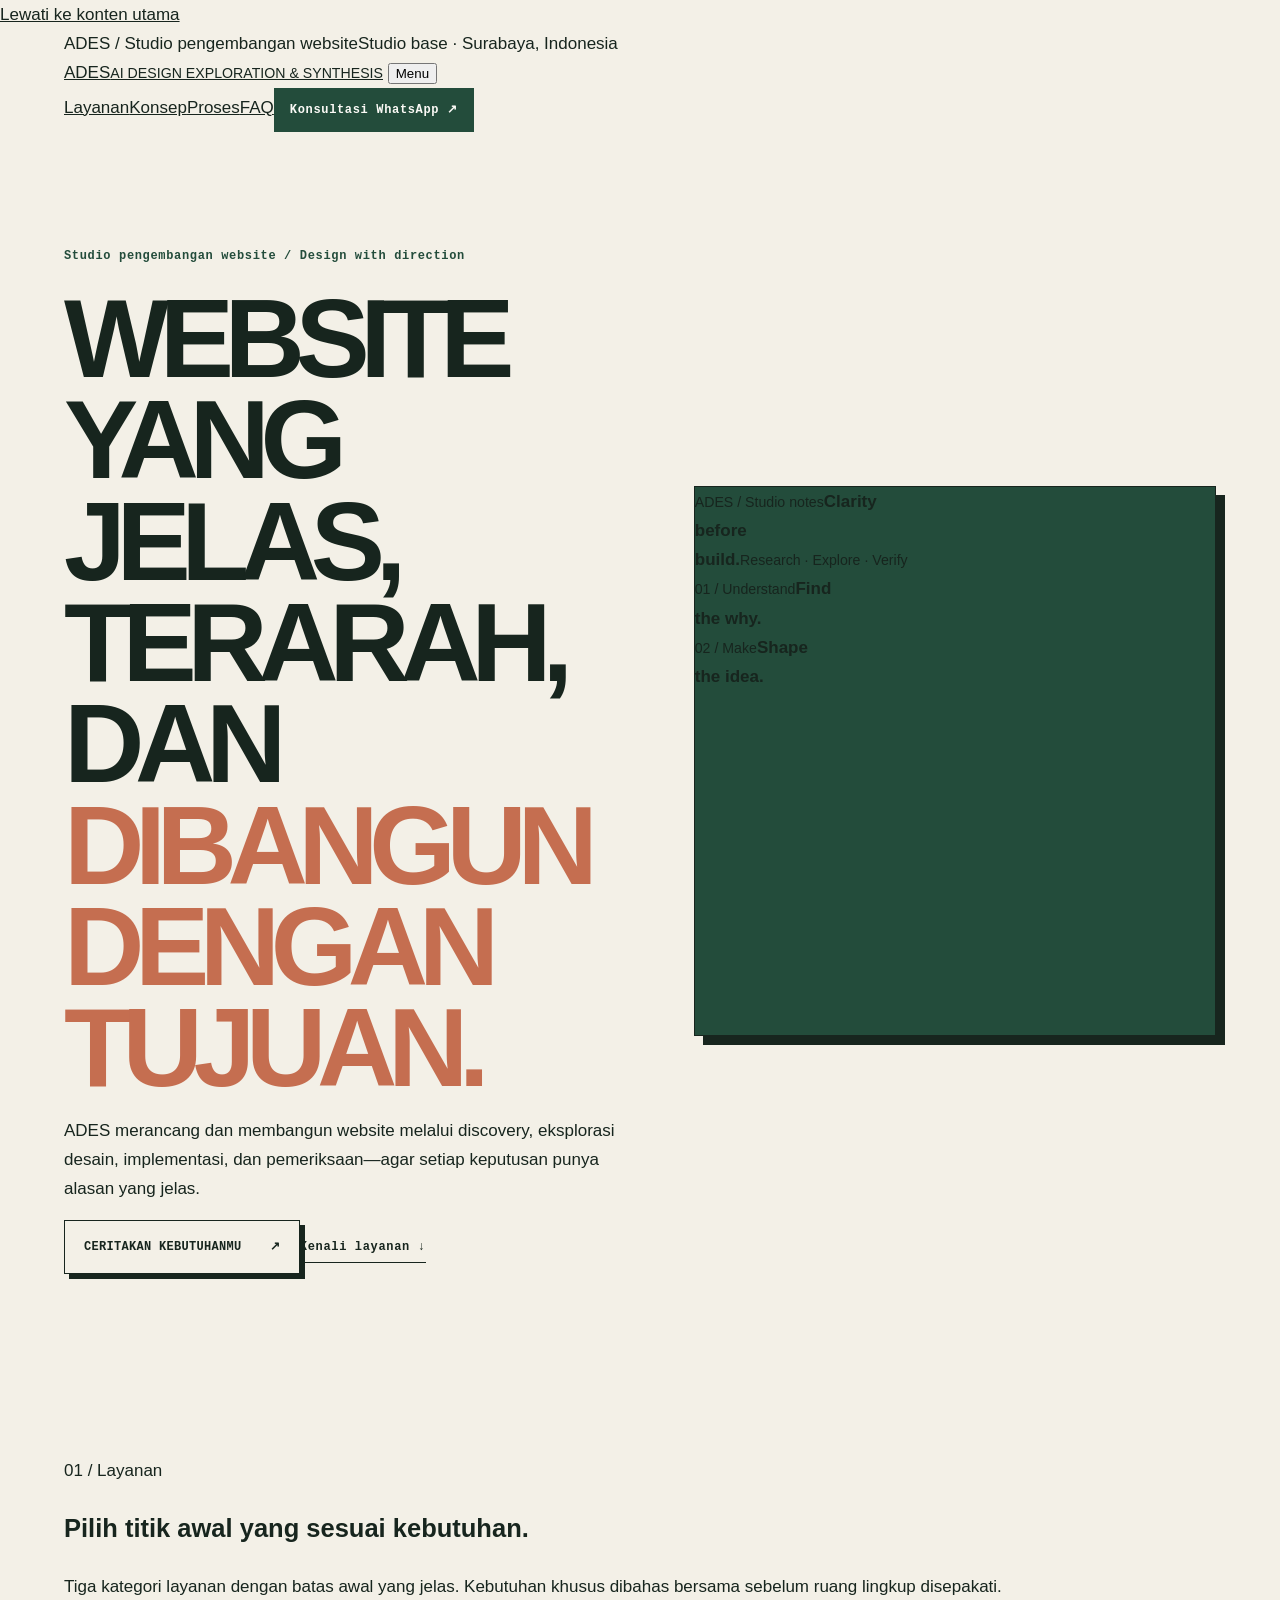
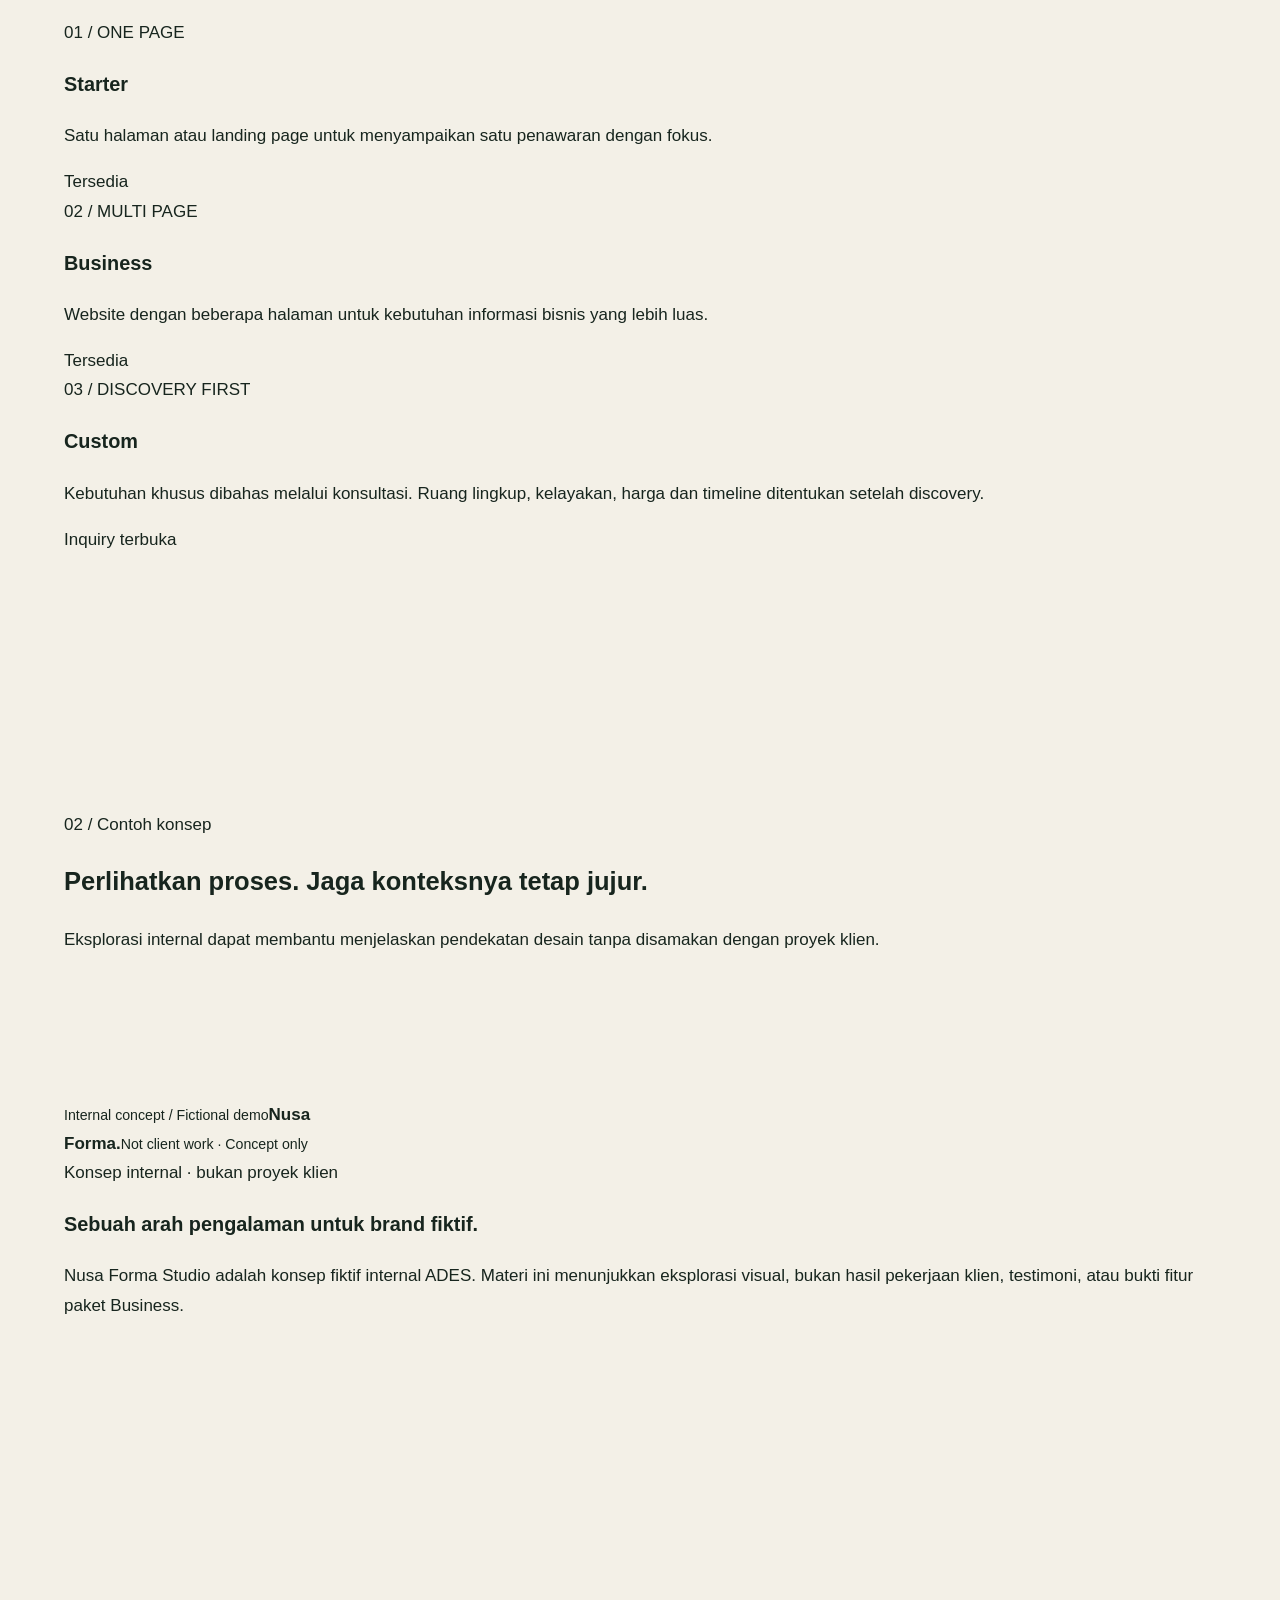
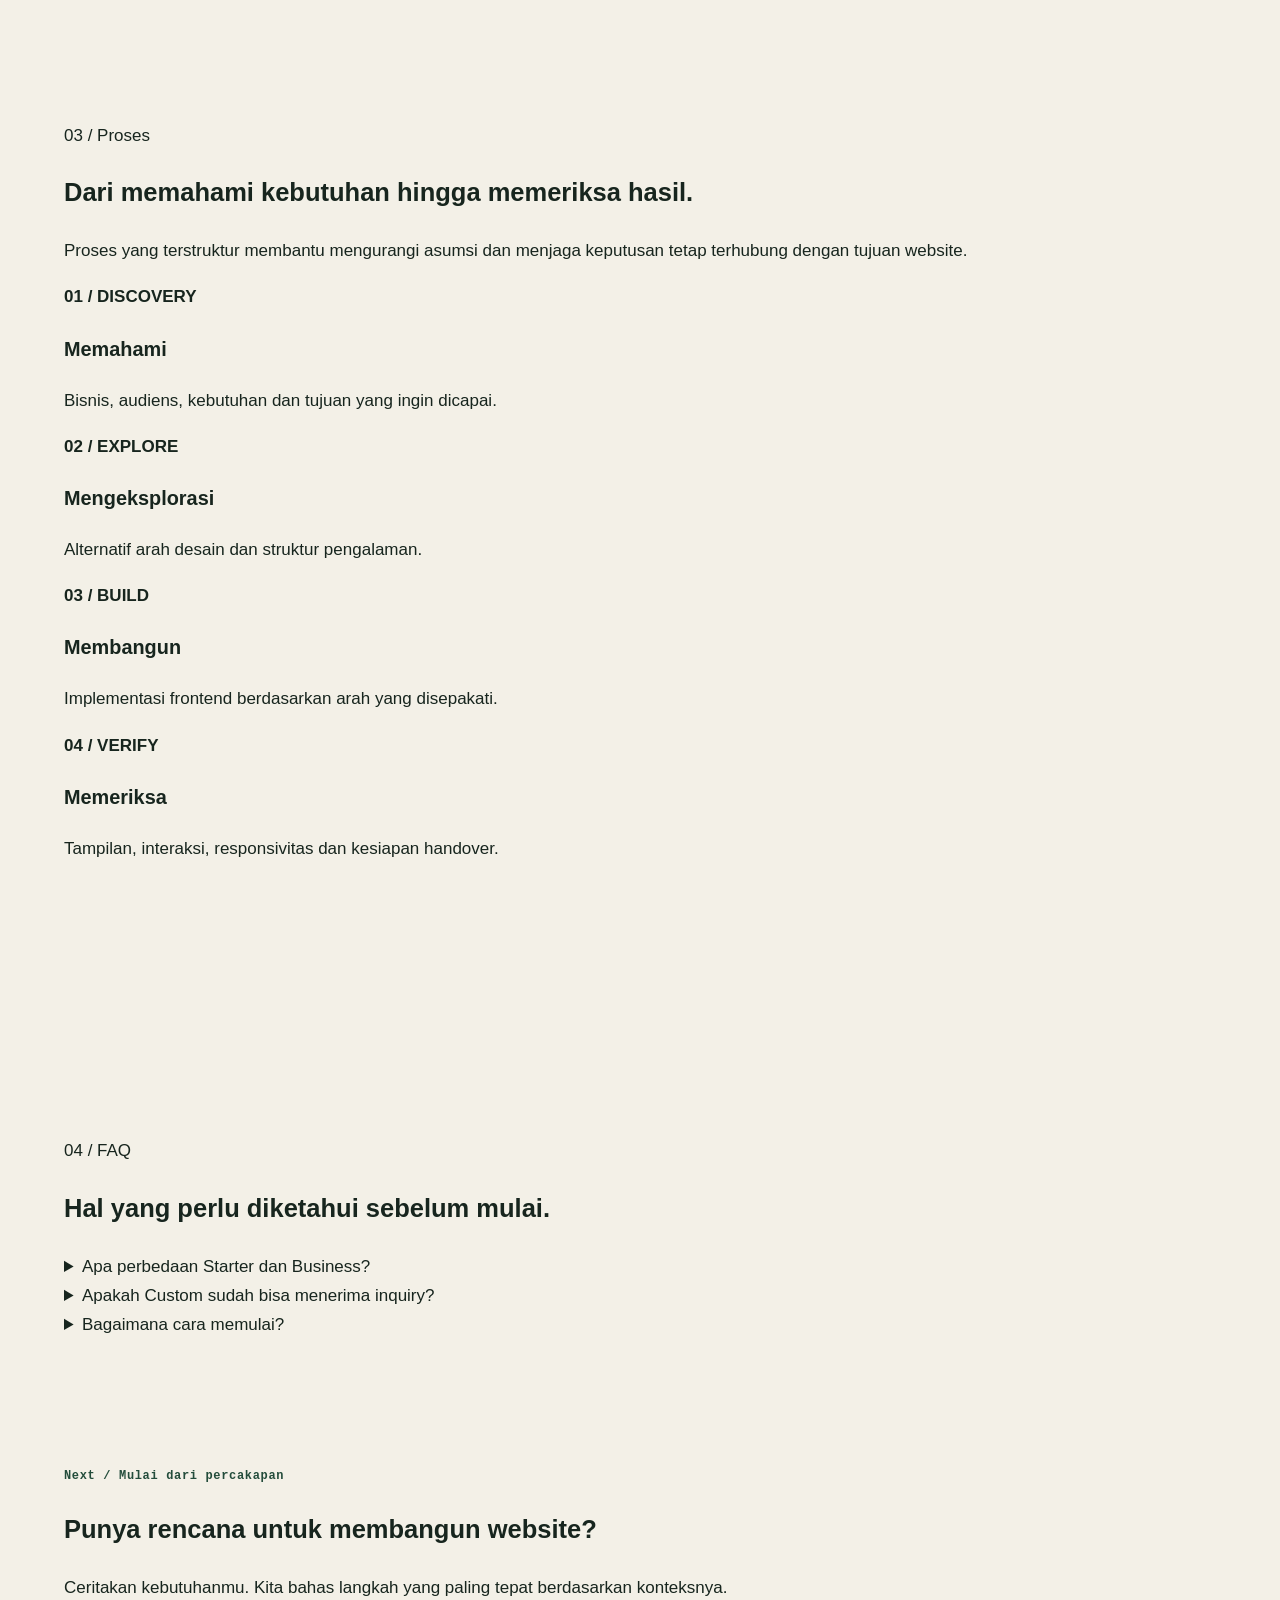
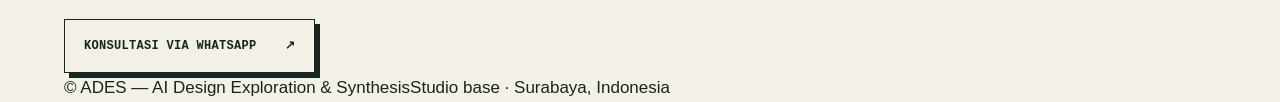
==== commit 2f15b6cd: "r4: integrate approved warm editorial site V0" ====
--- a/site/index.html
+++ b/site/index.html
@@ -1,161 +1,42 @@
 <!doctype html>
 <html lang="id">
 <head>
-  <meta charset="utf-8">
-  <meta name="viewport" content="width=device-width, initial-scale=1">
-  <meta name="robots" content="noindex,nofollow">
-  <meta name="theme-color" content="#f1efdf">
-  <meta name="description" content="ADES merancang dan membangun website satu halaman yang membantu bisnis menjelaskan penawaran dan mengarahkan pengunjung ke langkah berikutnya.">
-  <meta property="og:type" content="website">
-  <meta property="og:title" content="ADES — Make your signal matter">
-  <meta property="og:description" content="Satu halaman. Satu audiens utama. Satu tujuan yang jelas.">
-  <title>ADES — Make your signal matter</title>
-  <link rel="stylesheet" href="styles.css">
-  <script src="script.js" defer></script>
+<meta charset="utf-8">
+<meta name="viewport" content="width=device-width, initial-scale=1">
+<meta name="description" content="ADES — studio desain dan pengembangan website dengan proses yang jelas.">
+<meta name="theme-color" content="#f3f0e7">
+<meta name="robots" content="noindex,nofollow">
+<meta property="og:type" content="website">
+<meta property="og:title" content="ADES — Website yang jelas, terarah, dan dibangun dengan tujuan">
+<meta property="og:description" content="ADES merancang dan membangun website melalui discovery, eksplorasi desain, implementasi, dan pemeriksaan.">
+<title>ADES — Website, dengan arah yang jelas</title>
+<link rel="stylesheet" href="./styles.css">
 </head>
 <body>
-<a class="skip-link" href="#main">Lewati ke konten utama</a>
-<header class="site-header">
-  <div class="wrap nav-shell">
-    <a class="wordmark" href="#top" aria-label="ADES, kembali ke awal">ADES<span>AI DESIGN EXPLORATION & SYNTHESIS</span></a>
-    <nav class="desktop-nav" aria-label="Navigasi utama">
-      <a href="#starter">Starter</a><a href="#showcase">Showcase</a><a href="#process">Proses</a><a href="#faq">FAQ</a>
-    </nav>
-    <details class="mobile-menu">
-      <summary aria-label="Buka navigasi"><span>Menu</span><b aria-hidden="true">+</b></summary>
-      <nav aria-label="Navigasi seluler">
-        <a href="#starter">Starter</a><a href="#showcase">Showcase</a><a href="#process">Proses</a><a href="#faq">FAQ</a>
-      </nav>
-    </details>
-    <a class="nav-cta" href="https://wa.me/6281246027946" target="_blank" rel="noopener noreferrer">Mulai percakapan <span aria-hidden="true">↗</span></a>
-  </div>
-</header>
+<a class="skip" href="#main">Lewati ke konten utama</a>
+<div class="topline"><div class="wrap"><span>ADES / Studio pengembangan website</span><span>Studio base · Surabaya, Indonesia</span></div></div>
+<header class="header"><div class="wrap nav"><a class="brand" href="#top">ADES<small>AI DESIGN EXPLORATION & SYNTHESIS</small></a>
+<button class="menu-toggle" type="button" aria-expanded="false" aria-controls="primary-links">Menu</button>
+<nav class="nav-links" id="primary-links" aria-label="Navigasi utama"><a href="#layanan">Layanan</a><a href="#konsep">Konsep</a><a href="#proses">Proses</a><a href="#faq">FAQ</a><a class="nav-cta" href="https://wa.me/6281246027946" target="_blank" rel="noopener noreferrer">Konsultasi WhatsApp ↗</a></nav></div></header>
 <main id="main">
-  <section class="hero wrap" id="top" aria-labelledby="hero-title">
-    <div class="hero-copy" data-reveal>
-      <p class="eyebrow"><span class="pulse" aria-hidden="true"></span> ADES / DIGITAL PRESENCE STUDIO</p>
-      <h1 id="hero-title">Buat <em>sinyal</em><br>bisnis Anda<br><span class="underlined">berarti.</span></h1>
-      <p class="hero-lede">Website yang membantu orang memahami apa yang Anda tawarkan, mengapa itu relevan, dan bagaimana mengambil langkah berikutnya.</p>
-      <div class="hero-actions">
-        <a class="button button-acid" href="https://wa.me/6281246027946" target="_blank" rel="noopener noreferrer">Diskusikan proyek <span class="button-arrow" aria-hidden="true">↗</span></a>
-        <a class="text-link" href="#starter">Kenali Starter <span aria-hidden="true">↓</span></a>
-      </div>
-      <p class="hero-foot">SATU HALAMAN <i></i> SATU AUDIENS UTAMA <i></i> SATU TUJUAN</p>
-    </div>
-    <div class="hero-art" role="img" aria-label="Komposisi grafis abstrak berwarna biru, merah, dan hijau lime yang melambangkan sinyal dan struktur">
-      <div class="art-grid" aria-hidden="true"></div><div class="art-orbit" aria-hidden="true"></div>
-      <div class="art-sticker" aria-hidden="true">SIGNAL<br>OVER<br>NOISE</div>
-      <div class="art-cross" aria-hidden="true">✳</div>
-      <span class="art-index">01—04 / ADES FIELD NOTES</span>
-      <span class="art-caption">CLARITY IS A DESIGN DECISION.</span>
-    </div>
-    <div class="hero-index" aria-hidden="true"><span>01</span><span>SCROLL TO EXPLORE ↓</span></div>
-  </section>
-  <div class="ticker" role="region" aria-label="Istilah proses ADES">
-    <div class="ticker-track"><span>DISCOVERY&nbsp; ✳ &nbsp;RESEARCH&nbsp; ✳ &nbsp;EXPLORATION&nbsp; ✳ &nbsp;SYNTHESIS&nbsp; ✳ &nbsp;BUILD&nbsp; ✳ &nbsp;QUALITY&nbsp; ✳ &nbsp;</span><span aria-hidden="true">DISCOVERY&nbsp; ✳ &nbsp;RESEARCH&nbsp; ✳ &nbsp;EXPLORATION&nbsp; ✳ &nbsp;SYNTHESIS&nbsp; ✳ &nbsp;BUILD&nbsp; ✳ &nbsp;QUALITY&nbsp; ✳ &nbsp;</span></div>
-    <button class="ticker-toggle" type="button" aria-pressed="false" aria-label="Jeda gerak teks">JEDA <span aria-hidden="true">Ⅱ</span></button>
-  </div>
-  <section class="section wrap manifesto" id="why">
-    <p class="section-index" data-reveal>01 / THE SIGNAL</p>
-    <div class="manifesto-main" data-reveal="left">
-      <h2>Informasi yang jelas mengubah cara orang <em>memahami bisnis.</em></h2>
-      <div class="manifesto-bottom">
-        <span class="big-mark" aria-hidden="true">↘</span>
-        <p>Ketika penawaran tersebar dan langkah berikutnya tidak jelas, pengunjung harus bekerja lebih keras untuk mengerti. ADES menyusun pesan, struktur, dan interaksi menjadi satu pengalaman yang lebih terarah.</p>
-      </div>
-    </div>
-  </section>
-  <section class="section offer-section" id="starter">
-    <div class="wrap">
-      <div class="section-top">
-        <p class="section-index" data-reveal>02 / WHAT WE BUILD</p>
-        <div data-reveal><p class="eyebrow">THE STARTER PRODUCT</p><h2>Satu halaman.<br><em>Satu tujuan.</em></h2></div>
-      </div>
-      <article class="starter-card" data-reveal="scale">
-        <div class="starter-main">
-          <div class="starter-label"><span>ADES / 001</span><span class="available">AVAILABLE BASELINE</span></div>
-          <h3>Starter<span>®</span></h3>
-          <p>Landing page responsif untuk satu bisnis, satu audiens utama, dan satu tujuan pengunjung. Struktur informasi, navigasi, dan ajakan bertindak dirancang agar penawaran Anda lebih mudah dipahami.</p>
-          <a class="button button-dark" href="https://wa.me/6281246027946" target="_blank" rel="noopener noreferrer">Mulai percakapan <span class="button-arrow" aria-hidden="true">↗</span></a>
-        </div>
-        <aside class="starter-side">
-          <span class="side-index">01 / SCOPE</span>
-          <strong>STATIC<br>FIRST<span>.</span></strong>
-          <ul><li>Satu halaman publik</li><li>Frontend HTML, CSS, JavaScript</li><li>Tanpa backend atau database</li><li>Tanpa CMS secara default</li></ul>
-          <span class="side-foot">PRODUCT PROFILE / 0.1.0</span>
-        </aside>
-      </article>
-      <div class="capabilities">
-        <article class="cap capability-live" data-reveal><span>01 / TERSEDIA</span><h3>Starter</h3><p>Baseline layanan satu halaman yang telah ditetapkan.</p></article>
-        <article class="cap" data-reveal><span>02 / DALAM PENGEMBANGAN</span><h3>Business</h3><p>Belum tersedia sebagai paket standar untuk komitmen produksi.</p></article>
-        <article class="cap" data-reveal><span>03 / KAPABILITAS MASA DEPAN</span><h3>Custom</h3><p>Belum dikembangkan atau tersedia untuk komitmen produksi.</p></article>
-      </div>
-    </div>
-  </section>
-  <section class="section showcase wrap" id="showcase">
-    <div class="section-top showcase-head">
-      <p class="section-index" data-reveal>03 / SELECTED CONCEPT — BUSINESS</p>
-      <div data-reveal><p class="eyebrow">NUSA FORMA STUDIO / BUSINESS CONCEPT</p><h2>Ruang yang memahami<br><em>cara hidup.</em></h2><p class="section-intro">Nusa Forma Studio adalah konsep website Business internal ADES. Contoh visual ini dipilih untuk memperlihatkan arah pengalaman website multi-halaman.</p></div>
-    </div>
-    <figure class="preview-figure" data-reveal="scale">
-      <div class="preview-window">
-        <div class="window-bar"><span class="window-dots" aria-hidden="true"><i></i><i></i><i></i></span><span>NUSA FORMA STUDIO — LIVE LOCAL PREVIEW</span><span>INTERACTIVE / 9 ROUTES</span></div>
-        <div class="preview-toolbar">
-          <span class="preview-address"><span aria-hidden="true">⌁</span> localhost:4174</span>
-          <div class="preview-actions">
-            <a href="http://localhost:4174/" target="_blank" rel="noopener noreferrer">Buka tab baru <span aria-hidden="true">↗</span></a>
-            <button class="preview-fullscreen" type="button" aria-controls="nusa-forma-frame">Layar penuh <span aria-hidden="true">⛶</span></button>
-          </div>
-        </div>
-        <div class="interactive-preview" id="nusa-forma-preview">
-          <iframe id="nusa-forma-frame" src="http://localhost:4174/" title="Website interaktif Nusa Forma Studio — konsep bisnis fiktif internal ADES" loading="lazy" allow="fullscreen" referrerpolicy="no-referrer"></iframe>
-        </div>
-      </div>
-      <figcaption><span>INTERACTIVE WEBSITE PREVIEW / LOCAL DEVELOPMENT SERVER</span><span>NUSA FORMA STUDIO · FICTIONAL BUSINESS CONCEPT</span></figcaption>
-    </figure>
-    <p class="truth-note"><b>Catatan integritas:</b> Nusa Forma Studio adalah konsep/demo Business internal yang fiktif, bukan pekerjaan klien atau bukti proyek klien yang telah selesai. Preview memuat source website dari repository Nusa Forma pada server lokal operator (port 4174); server harus aktif agar frame tampil. Konten visualnya merupakan aset konsep sintetis, bukan dokumentasi proyek nyata. Business masih dalam pengembangan dan belum tersedia sebagai paket standar untuk komitmen produksi.</p>
-  </section>
-  <section class="section process-section" id="process">
-    <div class="wrap">
-      <div class="section-top"><p class="section-index" data-reveal>04 / THE METHOD</p><div data-reveal><p class="eyebrow">FROM INTENT TO INTERFACE</p><h2>Keputusan yang<br><em>terhubung.</em></h2></div></div>
-      <div class="process-grid">
-        <article data-reveal><span class="step-no">01</span><h3>Memahami</h3><p>Mengenali bisnis, audiens, tujuan, dan batasan sebelum menentukan bentuk.</p></article>
-        <article data-reveal><span class="step-no">02</span><h3>Meneliti</h3><p>Mengumpulkan konteks, referensi, dan pola yang relevan untuk keputusan desain.</p></article>
-        <article data-reveal><span class="step-no">03</span><h3>Mengeksplorasi</h3><p>Menguji arah visual yang berbeda sebelum menyusun satu arah yang koheren.</p></article>
-        <article data-reveal><span class="step-no">04</span><h3>Membangun</h3><p>Mengimplementasikan struktur, visual, dan interaksi sesuai ruang lingkup.</p></article>
-        <article data-reveal><span class="step-no">05</span><h3>Memeriksa</h3><p>Meninjau hasil render, memperbaiki temuan, dan menyiapkan handover.</p></article>
-      </div>
-    </div>
-  </section>
-  <section class="section principles wrap" id="principles">
-    <p class="section-index" data-reveal>05 / THE PRINCIPLES</p>
-    <div class="principles-main">
-      <h2 data-reveal="left">Yang dijanjikan harus sesuai dengan <em>yang dibangun.</em></h2>
-      <div class="principle-list">
-        <article data-reveal><b>01</b><div><h3>Ruang lingkup yang jelas</h3><p>Starter berfokus pada satu halaman, satu audiens utama, dan satu tujuan.</p></div></article>
-        <article data-reveal><b>02</b><div><h3>Bukti yang jujur</h3><p>Contoh konseptual diberi label. Tidak ada testimoni, metrik, atau studi kasus yang dibuat-buat.</p></div></article>
-        <article data-reveal><b>03</b><div><h3>Interaksi yang nyata</h3><p>Navigasi dan tautan yang terlihat harus bekerja. Tidak ada form simulasi atau klaim fitur yang belum tersedia.</p></div></article>
-      </div>
-    </div>
-  </section>
-  <section class="section faq-section" id="faq">
-    <div class="wrap faq-wrap">
-      <p class="section-index" data-reveal>06 / QUESTIONS</p>
-      <div class="faq-main" data-reveal><p class="eyebrow">GOOD TO KNOW</p><h2>Sebelum <em>memulai.</em></h2>
-        <div class="faq-list">
-          <details><summary>Apakah Starter mencakup website multi-halaman?</summary><div class="faq-answer"><div class="faq-answer-inner"><p>Tidak. Starter berfokus pada satu halaman publik untuk satu bisnis, satu audiens utama, dan satu tujuan pengunjung.</p></div></div></details>
-          <details><summary>Apakah termasuk backend atau CMS?</summary><div class="faq-answer"><div class="faq-answer-inner"><p>Tidak secara default. Starter menggunakan pendekatan static-first tanpa backend, database, autentikasi, atau CMS.</p></div></div></details>
-          <details><summary>Apakah harga dan waktu pengerjaan sudah ditetapkan?</summary><div class="faq-answer"><div class="faq-answer-inner"><p>Detail harga, jadwal, batas revisi, dan kebutuhan operasional perlu dikonfirmasi sebelum komitmen proyek.</p></div></div></details>
-          <details><summary>Bagaimana dengan Business dan Custom?</summary><div class="faq-answer"><div class="faq-answer-inner"><p>Business masih dalam pengembangan. Custom merupakan kapabilitas masa depan dan belum tersedia untuk komitmen produksi.</p></div></div></details>
-          <details><summary>Bagaimana memulai percakapan?</summary><div class="faq-answer"><div class="faq-answer-inner"><p>Hubungi ADES melalui WhatsApp untuk membicarakan kebutuhan dan menilai kecocokan ruang lingkup Starter.</p></div></div></details>
-        </div>
-      </div>
-    </div>
-  </section>
-  <section class="closing" data-reveal="right">
-    <div class="wrap closing-inner"><p class="eyebrow">THE NEXT STEP / ADES</p><h2>Ceritakan apa yang perlu dipahami pelanggan Anda.</h2><a class="button button-acid" href="https://wa.me/6281246027946" target="_blank" rel="noopener noreferrer">Hubungi ADES <span class="button-arrow" aria-hidden="true">↗</span></a></div>
-  </section>
+<section class="wrap hero" id="top"><div><div class="eyebrow">Studio pengembangan website / Design with direction</div><h1>Website yang jelas, terarah, dan <em>dibangun dengan tujuan.</em></h1><p class="hero-copy">ADES merancang dan membangun website melalui discovery, eksplorasi desain, implementasi, dan pemeriksaan—agar setiap keputusan punya alasan yang jelas.</p><div class="actions"><a class="button" href="https://wa.me/6281246027946" target="_blank" rel="noopener noreferrer">Ceritakan kebutuhanmu <span>↗</span></a><a class="text-link" href="#layanan">Kenali layanan ↓</a></div></div>
+<div class="hero-art" aria-label="Ilustrasi abstrak proses desain dan pengembangan"><div class="art-panel a"><small>ADES / Studio notes</small><strong>Clarity<br>before<br>build.</strong><small>Research · Explore · Verify</small></div><div class="art-panel b"><small>01 / Understand</small><strong>Find<br>the why.</strong></div><div class="art-panel c"><small>02 / Make</small><strong>Shape<br>the idea.</strong></div></div></section>
+<section class="section" id="layanan"><div class="wrap"><div class="section-head"><div class="section-label">01 / Layanan</div><div><h2>Pilih titik awal yang sesuai kebutuhan.</h2><p class="section-intro">Tiga kategori layanan dengan batas awal yang jelas. Kebutuhan khusus dibahas bersama sebelum ruang lingkup disepakati.</p></div></div>
+<div class="offers"><article class="offer"><span class="num">01 / ONE PAGE</span><h3>Starter</h3><p>Satu halaman atau landing page untuk menyampaikan satu penawaran dengan fokus.</p><span class="status">Tersedia</span></article>
+<article class="offer"><span class="num">02 / MULTI PAGE</span><h3>Business</h3><p>Website dengan beberapa halaman untuk kebutuhan informasi bisnis yang lebih luas.</p><span class="status">Tersedia</span></article>
+<article class="offer"><span class="num">03 / DISCOVERY FIRST</span><h3>Custom</h3><p>Kebutuhan khusus dibahas melalui konsultasi. Ruang lingkup, kelayakan, harga dan timeline ditentukan setelah discovery.</p><span class="status custom">Inquiry terbuka</span></article></div></div></section>
+<section class="section" id="konsep"><div class="wrap"><div class="section-head"><div class="section-label">02 / Contoh konsep</div><div><h2>Perlihatkan proses. Jaga konteksnya tetap jujur.</h2><p class="section-intro">Eksplorasi internal dapat membantu menjelaskan pendekatan desain tanpa disamakan dengan proyek klien.</p></div></div>
+<div class="showcase"><div class="show-art"><small>Internal concept / Fictional demo</small><strong>Nusa<br>Forma.</strong><small>Not client work · Concept only</small></div><div class="show-copy"><span class="disclosure">Konsep internal · bukan proyek klien</span><h3>Sebuah arah pengalaman untuk brand fiktif.</h3><p>Nusa Forma Studio adalah konsep fiktif internal ADES. Materi ini menunjukkan eksplorasi visual, bukan hasil pekerjaan klien, testimoni, atau bukti fitur paket Business.</p></div></div></div></section>
+<section class="section" id="proses"><div class="wrap"><div class="section-head"><div class="section-label">03 / Proses</div><div><h2>Dari memahami kebutuhan hingga memeriksa hasil.</h2><p class="section-intro">Proses yang terstruktur membantu mengurangi asumsi dan menjaga keputusan tetap terhubung dengan tujuan website.</p></div></div>
+<div class="steps"><article class="step"><b>01 / DISCOVERY</b><h3>Memahami</h3><p>Bisnis, audiens, kebutuhan dan tujuan yang ingin dicapai.</p></article><article class="step"><b>02 / EXPLORE</b><h3>Mengeksplorasi</h3><p>Alternatif arah desain dan struktur pengalaman.</p></article><article class="step"><b>03 / BUILD</b><h3>Membangun</h3><p>Implementasi frontend berdasarkan arah yang disepakati.</p></article><article class="step"><b>04 / VERIFY</b><h3>Memeriksa</h3><p>Tampilan, interaksi, responsivitas dan kesiapan handover.</p></article></div></div></section>
+<section class="section" id="faq"><div class="wrap"><div class="section-head"><div class="section-label">04 / FAQ</div><div><h2>Hal yang perlu diketahui sebelum mulai.</h2></div></div><div class="faq">
+<details><summary>Apa perbedaan Starter dan Business?</summary><p>Starter adalah satu halaman atau landing page. Business adalah website dengan beberapa halaman. Detail kebutuhan dibicarakan saat konsultasi.</p></details>
+<details><summary>Apakah Custom sudah bisa menerima inquiry?</summary><p>Ya. Custom terbuka untuk inquiry. Kelayakan, ruang lingkup, harga dan timeline ditentukan setelah kebutuhan dipahami melalui konsultasi dan discovery.</p></details>
+<details><summary>Bagaimana cara memulai?</summary><p>Kirim gambaran bisnis dan kebutuhan website melalui WhatsApp. Percakapan awal membantu memahami konteks dan langkah berikutnya.</p></details>
+</div></div></section>
+<section class="final"><div class="wrap final-inner"><div><div class="eyebrow">Next / Mulai dari percakapan</div><h2>Punya rencana untuk membangun website?</h2><p>Ceritakan kebutuhanmu. Kita bahas langkah yang paling tepat berdasarkan konteksnya.</p></div><a class="button" href="https://wa.me/6281246027946" target="_blank" rel="noopener noreferrer">Konsultasi via WhatsApp <span>↗</span></a></div></section>
 </main>
-<footer class="site-footer"><div class="wrap footer-inner"><span>ADES — AI DESIGN EXPLORATION & SYNTHESIS</span><span>STARTER / STATIC-FIRST / INTERNAL BUILD</span><a href="#top">KEMBALI KE ATAS ↑</a></div></footer>
+<footer><div class="wrap foot"><span>© ADES — AI Design Exploration & Synthesis</span><span>Studio base · Surabaya, Indonesia</span></div></footer>
+<script src="./script.js" defer></script>
 </body>
-</html>
+</html>
--- a/site/styles.css
+++ b/site/styles.css
@@ -122,6 +122,16 @@
 .window-dots i:nth-child(2){background:var(--signal);border:1px solid var(--ink)}
 .window-dots i:nth-child(3){background:var(--forest)}
 .preview-window img{width:100%;height:auto;border:1px solid var(--line);background:var(--paper)}
+.preview-toolbar{display:flex;align-items:center;justify-content:space-between;gap:12px;padding:10px 12px;border:1px solid var(--line);border-bottom:0;background:var(--paper-2);font:600 11px var(--mono)}
+.preview-address{min-width:0;overflow:hidden;color:var(--muted);text-overflow:ellipsis;white-space:nowrap}
+.preview-actions{display:flex;align-items:center;gap:8px;flex-shrink:0}
+.preview-actions a,.preview-fullscreen{display:inline-flex;align-items:center;gap:7px;padding:9px 11px;border:1px solid var(--ink);background:var(--paper);color:var(--ink);font:600 10px var(--mono);text-decoration:none;cursor:pointer}
+.preview-actions a:hover,.preview-fullscreen:hover{background:var(--forest);color:var(--paper)}
+.preview-actions a:focus-visible,.preview-fullscreen:focus-visible{outline:3px solid var(--clay);outline-offset:3px}
+.interactive-preview{position:relative;overflow:hidden;width:100%;height:clamp(560px,72vw,860px);border:1px solid var(--line);background:var(--paper)}
+.interactive-preview iframe{display:block;width:100%;height:100%;border:0;background:var(--paper)}
+.interactive-preview:fullscreen{width:100%;height:100%;background:var(--paper)}
+.interactive-preview:fullscreen iframe{height:100vh}
 .preview-figure figcaption{display:flex;justify-content:space-between;gap:16px;margin-top:16px;color:var(--muted);font-size:11px}
 .truth-note{max-width:900px;margin:24px 0 0;padding:18px 20px;border-left:3px solid var(--clay);background:var(--paper-2);font:500 14px/1.75 var(--body);letter-spacing:0;text-transform:none}
 .truth-note b{display:block;margin-bottom:5px;color:var(--forest);font-size:12px;letter-spacing:.06em;text-transform:uppercase}
@@ -246,6 +256,10 @@
  .cap>span,.side-index,.side-foot,.step-no{font-size:10px}
  .cap p,.process-grid p{font-size:15px}
  .preview-window{padding:7px}
+ .preview-toolbar{align-items:stretch;flex-direction:column;padding:8px}
+ .preview-actions{display:grid;grid-template-columns:1fr 1fr}
+ .preview-actions a,.preview-fullscreen{justify-content:center;padding:10px 6px;font-size:9px}
+ .interactive-preview{height:72vh;min-height:480px;max-height:720px}
  .window-bar{font-size:9px}
  .truth-note{font-size:13px}
  .process-grid article{padding:19px 12px 22px 0}
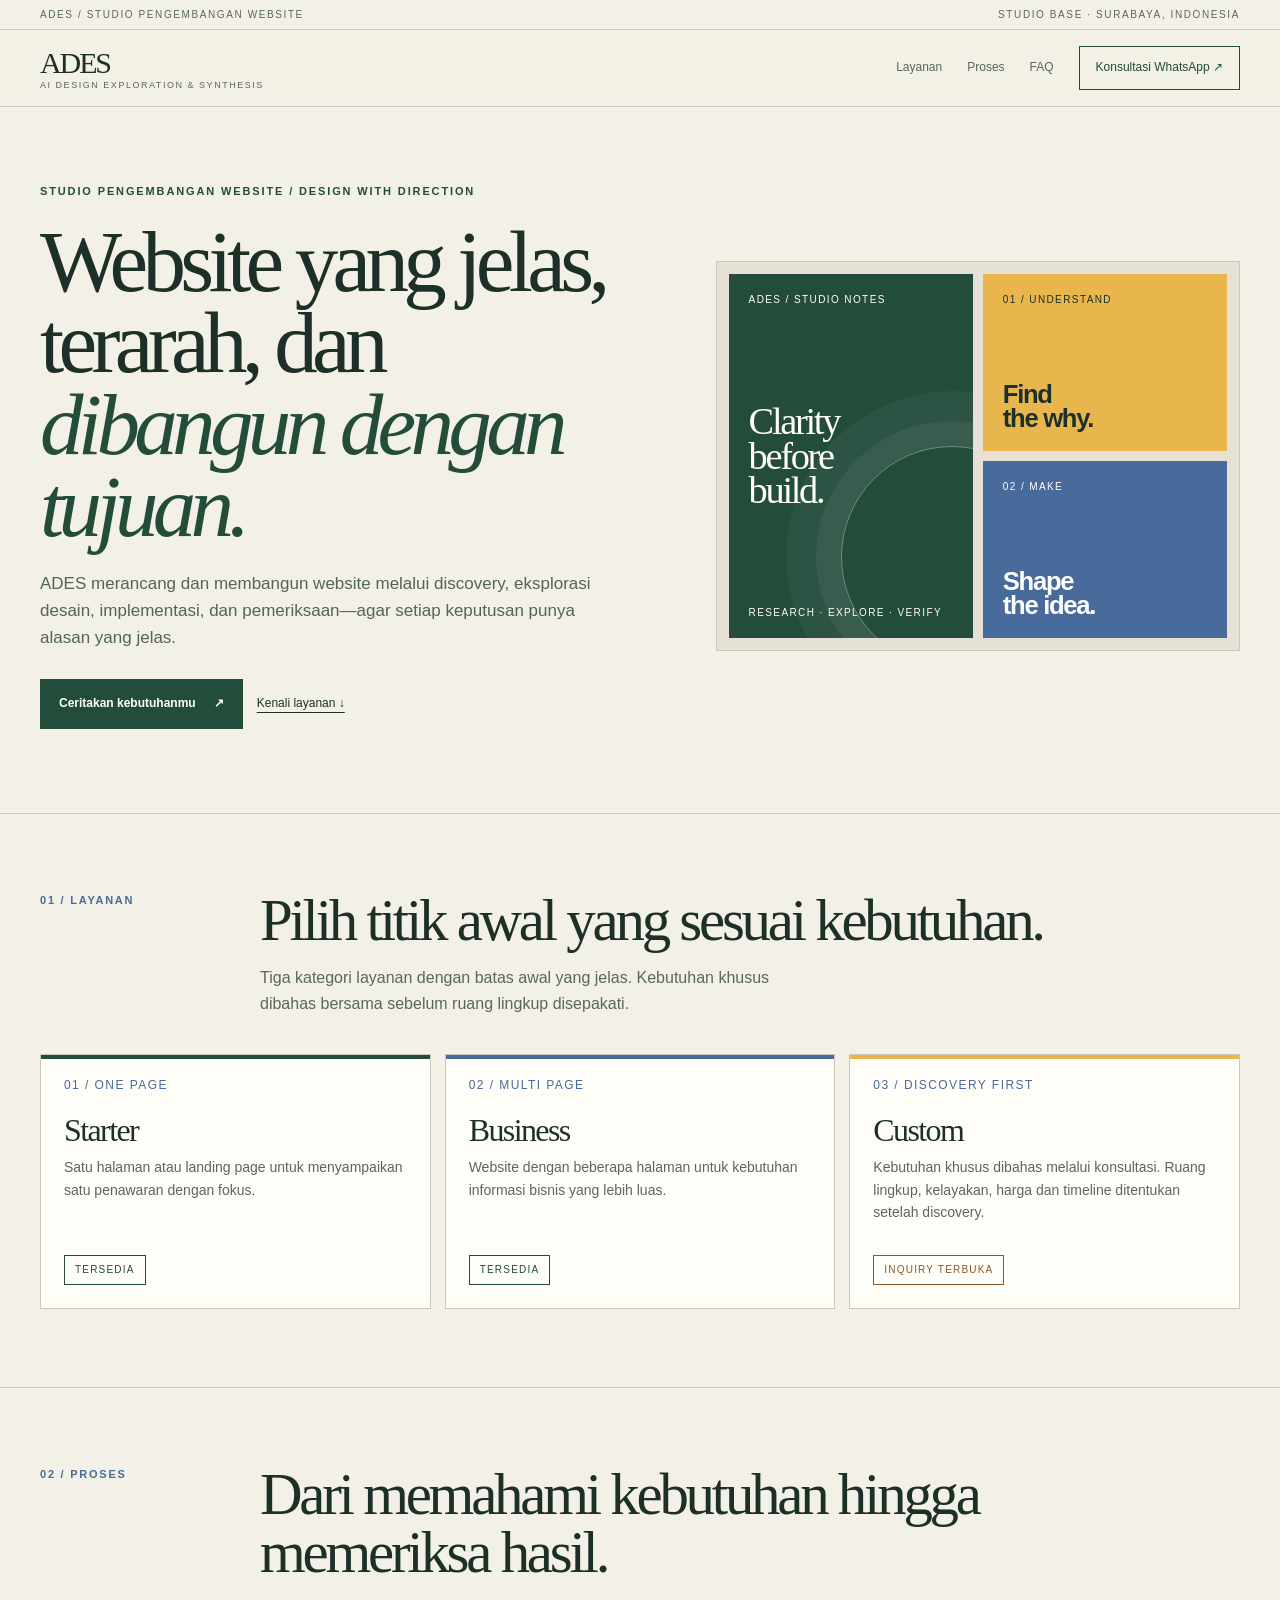
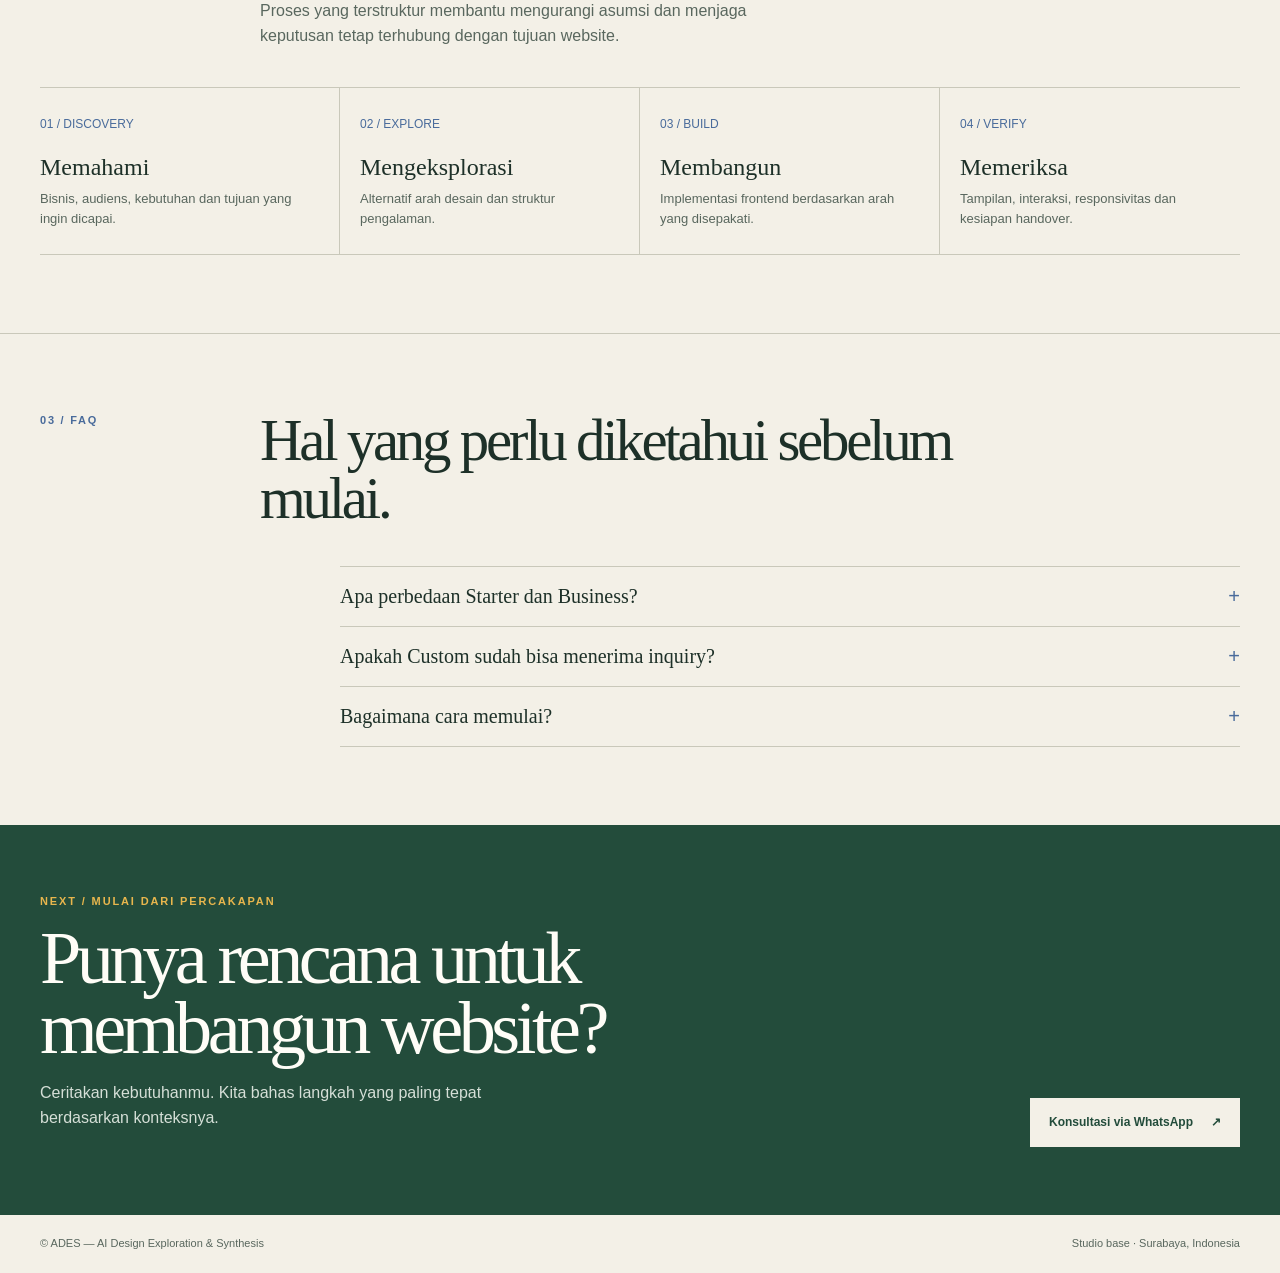
==== commit ee781ddb: "Remove Nusa Forma showcase from ADES site" ====
--- a/site/index.html
+++ b/site/index.html
@@ -17,7 +17,7 @@
 <div class="topline"><div class="wrap"><span>ADES / Studio pengembangan website</span><span>Studio base · Surabaya, Indonesia</span></div></div>
 <header class="header"><div class="wrap nav"><a class="brand" href="#top">ADES<small>AI DESIGN EXPLORATION & SYNTHESIS</small></a>
 <button class="menu-toggle" type="button" aria-expanded="false" aria-controls="primary-links">Menu</button>
-<nav class="nav-links" id="primary-links" aria-label="Navigasi utama"><a href="#layanan">Layanan</a><a href="#konsep">Konsep</a><a href="#proses">Proses</a><a href="#faq">FAQ</a><a class="nav-cta" href="https://wa.me/6281246027946" target="_blank" rel="noopener noreferrer">Konsultasi WhatsApp ↗</a></nav></div></header>
+<nav class="nav-links" id="primary-links" aria-label="Navigasi utama"><a href="#layanan">Layanan</a><a href="#proses">Proses</a><a href="#faq">FAQ</a><a class="nav-cta" href="https://wa.me/6281246027946" target="_blank" rel="noopener noreferrer">Konsultasi WhatsApp ↗</a></nav></div></header>
 <main id="main">
 <section class="wrap hero" id="top"><div><div class="eyebrow">Studio pengembangan website / Design with direction</div><h1>Website yang jelas, terarah, dan <em>dibangun dengan tujuan.</em></h1><p class="hero-copy">ADES merancang dan membangun website melalui discovery, eksplorasi desain, implementasi, dan pemeriksaan—agar setiap keputusan punya alasan yang jelas.</p><div class="actions"><a class="button" href="https://wa.me/6281246027946" target="_blank" rel="noopener noreferrer">Ceritakan kebutuhanmu <span>↗</span></a><a class="text-link" href="#layanan">Kenali layanan ↓</a></div></div>
 <div class="hero-art" aria-label="Ilustrasi abstrak proses desain dan pengembangan"><div class="art-panel a"><small>ADES / Studio notes</small><strong>Clarity<br>before<br>build.</strong><small>Research · Explore · Verify</small></div><div class="art-panel b"><small>01 / Understand</small><strong>Find<br>the why.</strong></div><div class="art-panel c"><small>02 / Make</small><strong>Shape<br>the idea.</strong></div></div></section>
@@ -25,11 +25,10 @@
 <div class="offers"><article class="offer"><span class="num">01 / ONE PAGE</span><h3>Starter</h3><p>Satu halaman atau landing page untuk menyampaikan satu penawaran dengan fokus.</p><span class="status">Tersedia</span></article>
 <article class="offer"><span class="num">02 / MULTI PAGE</span><h3>Business</h3><p>Website dengan beberapa halaman untuk kebutuhan informasi bisnis yang lebih luas.</p><span class="status">Tersedia</span></article>
 <article class="offer"><span class="num">03 / DISCOVERY FIRST</span><h3>Custom</h3><p>Kebutuhan khusus dibahas melalui konsultasi. Ruang lingkup, kelayakan, harga dan timeline ditentukan setelah discovery.</p><span class="status custom">Inquiry terbuka</span></article></div></div></section>
-<section class="section" id="konsep"><div class="wrap"><div class="section-head"><div class="section-label">02 / Contoh konsep</div><div><h2>Perlihatkan proses. Jaga konteksnya tetap jujur.</h2><p class="section-intro">Eksplorasi internal dapat membantu menjelaskan pendekatan desain tanpa disamakan dengan proyek klien.</p></div></div>
-<div class="showcase"><div class="show-art"><small>Internal concept / Fictional demo</small><strong>Nusa<br>Forma.</strong><small>Not client work · Concept only</small></div><div class="show-copy"><span class="disclosure">Konsep internal · bukan proyek klien</span><h3>Sebuah arah pengalaman untuk brand fiktif.</h3><p>Nusa Forma Studio adalah konsep fiktif internal ADES. Materi ini menunjukkan eksplorasi visual, bukan hasil pekerjaan klien, testimoni, atau bukti fitur paket Business.</p></div></div></div></section>
-<section class="section" id="proses"><div class="wrap"><div class="section-head"><div class="section-label">03 / Proses</div><div><h2>Dari memahami kebutuhan hingga memeriksa hasil.</h2><p class="section-intro">Proses yang terstruktur membantu mengurangi asumsi dan menjaga keputusan tetap terhubung dengan tujuan website.</p></div></div>
+
+<section class="section" id="proses"><div class="wrap"><div class="section-head"><div class="section-label">02 / Proses</div><div><h2>Dari memahami kebutuhan hingga memeriksa hasil.</h2><p class="section-intro">Proses yang terstruktur membantu mengurangi asumsi dan menjaga keputusan tetap terhubung dengan tujuan website.</p></div></div>
 <div class="steps"><article class="step"><b>01 / DISCOVERY</b><h3>Memahami</h3><p>Bisnis, audiens, kebutuhan dan tujuan yang ingin dicapai.</p></article><article class="step"><b>02 / EXPLORE</b><h3>Mengeksplorasi</h3><p>Alternatif arah desain dan struktur pengalaman.</p></article><article class="step"><b>03 / BUILD</b><h3>Membangun</h3><p>Implementasi frontend berdasarkan arah yang disepakati.</p></article><article class="step"><b>04 / VERIFY</b><h3>Memeriksa</h3><p>Tampilan, interaksi, responsivitas dan kesiapan handover.</p></article></div></div></section>
-<section class="section" id="faq"><div class="wrap"><div class="section-head"><div class="section-label">04 / FAQ</div><div><h2>Hal yang perlu diketahui sebelum mulai.</h2></div></div><div class="faq">
+<section class="section" id="faq"><div class="wrap"><div class="section-head"><div class="section-label">03 / FAQ</div><div><h2>Hal yang perlu diketahui sebelum mulai.</h2></div></div><div class="faq">
 <details><summary>Apa perbedaan Starter dan Business?</summary><p>Starter adalah satu halaman atau landing page. Business adalah website dengan beberapa halaman. Detail kebutuhan dibicarakan saat konsultasi.</p></details>
 <details><summary>Apakah Custom sudah bisa menerima inquiry?</summary><p>Ya. Custom terbuka untuk inquiry. Kelayakan, ruang lingkup, harga dan timeline ditentukan setelah kebutuhan dipahami melalui konsultasi dan discovery.</p></details>
 <details><summary>Bagaimana cara memulai?</summary><p>Kirim gambaran bisnis dan kebutuhan website melalui WhatsApp. Percakapan awal membantu memahami konteks dan langkah berikutnya.</p></details>
--- a/site/styles.css
+++ b/site/styles.css
@@ -1,278 +1,15 @@
-/* ADES — Signal Factory / consolidated visual system
-   Rebuilt from one source of truth. No legacy override stack. */
-:root{
-  color-scheme:light;
-  --paper:#f3f0e7;--paper-2:#e9e5d9;--ink:#17251e;--muted:#667168;
-  --forest:#234c3b;--forest-deep:#173629;--clay:#c56e50;--clay-soft:#e8b49c;
-  --signal:#d8ef72;--line:rgba(23,37,30,.2);--white:#fbfaf6;
-  --display:Arial,Helvetica,sans-serif;--body:Arial,Helvetica,sans-serif;
-  --mono:ui-monospace,SFMono-Regular,Menlo,monospace;
-  --gutter:clamp(22px,5vw,76px);--max:1380px;--header:78px;
-  --ease:cubic-bezier(.2,.72,.2,1);--shadow:9px 9px 0 var(--ink);
-}
-*{box-sizing:border-box}
-html{scroll-behavior:smooth;scroll-padding-top:calc(var(--header) + 18px);overflow-x:clip}
-body{margin:0;overflow-x:clip;background:var(--paper);color:var(--ink);font:17px/1.72 var(--body);-webkit-font-smoothing:antialiased;text-rendering:optimizeLegibility}
-img{display:block;max-width:100%;height:auto}
-a{color:inherit}
-button,summary,a{-webkit-tap-highlight-color:transparent}
-a:focus-visible,button:focus-visible,summary:focus-visible{outline:3px solid var(--clay);outline-offset:5px}
-::selection{background:var(--signal);color:var(--ink)}
-.wrap{width:min(var(--max),calc(100% - 2*var(--gutter)));margin-inline:auto}
-.skip-link{position:fixed;z-index:100;top:12px;left:12px;padding:12px 16px;background:var(--forest-deep);color:var(--white);transform:translateY(-160%);font:700 13px var(--mono)}
-.skip-link:focus{transform:translateY(0)}
-.eyebrow,.section-index,.hero-foot,.art-index,.art-caption,.nav-cta,.text-link,.starter-label,.side-index,.side-foot,.available,.cap>span,.window-bar,.preview-figure figcaption,.truth-note,.step-no,.site-footer,.hero-index,.ticker-toggle{font:700 12px/1.55 var(--mono);letter-spacing:.055em}
-.site-header{position:sticky;top:0;z-index:30;background:rgba(243,240,231,.94);border-bottom:1px solid var(--line);backdrop-filter:blur(16px);-webkit-backdrop-filter:blur(16px)}
-.nav-shell{min-height:var(--header);display:flex;align-items:center;justify-content:space-between;gap:28px}
-.wordmark{font:900 32px/.85 var(--display);letter-spacing:-.075em;text-decoration:none}
-.wordmark span{display:block;margin-top:8px;font:700 9px/1.4 var(--mono);letter-spacing:.09em}
-.desktop-nav{display:flex;align-items:center;gap:clamp(16px,2.5vw,36px)}
-.desktop-nav a{position:relative;text-decoration:none;font-size:12px;font-weight:700;letter-spacing:.035em;padding:9px 0}
-.desktop-nav a:after{content:"";position:absolute;left:0;right:100%;bottom:2px;height:1px;background:var(--clay);transition:right .28s var(--ease)}
-.desktop-nav a:hover:after,.desktop-nav a[aria-current="location"]:after{right:0}
-.nav-cta{display:inline-flex;align-items:center;gap:18px;padding:13px 16px;background:var(--forest);color:var(--white);text-decoration:none;white-space:nowrap;transition:background .25s,transform .25s var(--ease)}
-.nav-cta:hover{background:var(--clay);transform:translateY(-2px)}
-.mobile-menu{display:none;position:relative}
-.mobile-menu summary{cursor:pointer;list-style:none;border:1px solid var(--ink);padding:11px 13px;font:700 12px var(--mono);text-transform:uppercase}
-.mobile-menu summary::-webkit-details-marker{display:none}
-.mobile-menu summary b{margin-left:12px;font-size:18px;color:var(--clay)}
-.mobile-menu nav{position:fixed;z-index:40;right:var(--gutter);top:calc(var(--header) - 2px);width:min(280px,calc(100vw - 2*var(--gutter)));padding:12px;background:var(--paper);border:1px solid var(--ink);box-shadow:var(--shadow)}
-.mobile-menu nav a{display:block;padding:14px 10px;text-decoration:none;border-bottom:1px solid var(--line);font:700 12px var(--mono);text-transform:uppercase}
-.mobile-menu nav a:last-child{border:0}
-.hero{position:relative;display:grid;grid-template-columns:minmax(0,1.04fr) minmax(320px,.96fr);gap:clamp(34px,5vw,76px);align-items:center;padding-block:clamp(78px,9vw,132px) 54px}
-.hero-copy{position:relative;z-index:2;min-width:0}
-.eyebrow{margin:0 0 22px;color:var(--forest)}
-.pulse{display:inline-block;width:9px;height:9px;background:var(--clay);border-radius:50%;margin-right:9px;box-shadow:0 0 0 5px rgba(197,110,80,.13)}
-.hero h1{max-width:800px;margin:0;font:900 clamp(66px,8.7vw,126px)/.91 var(--display);letter-spacing:-.085em;text-transform:uppercase}
-.hero h1 em{color:var(--clay);font-style:normal}
-.hero h1 .underlined{position:relative;display:inline-block;color:var(--forest)}
-.hero h1 .underlined:after{content:"";position:absolute;z-index:-1;left:0;right:-.035em;bottom:.015em;height:.13em;background:var(--signal);transform:rotate(-1.8deg)}
-.hero-lede{max-width:550px;margin:30px 0 26px;font-size:clamp(18px,1.55vw,22px);line-height:1.58;font-weight:500}
-.hero-actions{display:flex;align-items:center;gap:26px;flex-wrap:wrap}
-.button{display:inline-flex;align-items:center;justify-content:space-between;gap:28px;min-height:54px;padding:15px 19px;border:1px solid var(--ink);box-shadow:5px 5px 0 var(--ink);font:800 12px/1.2 var(--mono);letter-spacing:.025em;text-decoration:none;text-transform:uppercase;transition:transform .24s var(--ease),box-shadow .24s var(--ease),background .24s,color .24s}
-.button:hover{transform:translate(3px,3px);box-shadow:2px 2px 0 var(--ink)}
-.button-acid{background:var(--signal);color:var(--ink)}
-.button-acid:hover{background:var(--clay-soft)}
-.button-dark{background:var(--forest);color:var(--white)}
-.button-dark:hover{background:var(--clay);color:var(--ink)}
-.button-arrow{font-size:17px}
-.text-link{padding:8px 0;text-decoration:none;border-bottom:1px solid var(--ink)}
-.text-link span{color:var(--clay);font-size:17px;margin-left:8px}
-.hero-foot{display:flex;align-items:center;gap:12px;flex-wrap:wrap;margin:36px 0 0;color:var(--muted)}
-.hero-foot i{width:4px;height:4px;border-radius:50%;background:var(--clay)}
-.hero-art{position:relative;min-height:clamp(390px,43vw,600px);overflow:hidden;background:var(--forest);border:1px solid var(--ink);isolation:isolate;box-shadow:var(--shadow)}
-.art-grid{position:absolute;inset:0;background-image:linear-gradient(rgba(243,240,231,.17) 1px,transparent 1px),linear-gradient(90deg,rgba(243,240,231,.17) 1px,transparent 1px);background-size:9.5% 12%;mask-image:linear-gradient(135deg,#000,transparent 88%)}
-.art-orbit{position:absolute;width:76%;aspect-ratio:1;border:clamp(24px,4vw,58px) solid var(--signal);border-radius:50%;right:-17%;top:-5%;box-shadow:0 0 0 2px var(--ink),0 0 0 18px var(--clay),0 0 0 20px var(--ink);transform:rotate(-18deg)}
-.art-sticker{position:absolute;left:8%;top:28%;background:var(--clay-soft);border:1px solid var(--ink);padding:16px 19px;color:var(--ink);font:900 clamp(24px,3vw,42px)/.88 var(--display);letter-spacing:-.07em;transform:rotate(-7deg);box-shadow:7px 7px 0 var(--ink)}
-.art-cross{position:absolute;right:12%;bottom:15%;font-size:clamp(90px,12vw,170px);line-height:1;color:var(--paper);text-shadow:5px 5px 0 var(--ink);transform:rotate(13deg)}
-.art-index,.art-caption{position:absolute;color:var(--paper);font-size:12px}
-.art-index{left:20px;top:20px}.art-caption{left:20px;right:20px;bottom:18px;border-top:1px solid rgba(243,240,231,.6);padding-top:11px}
-.hero-index{grid-column:1/-1;display:flex;justify-content:space-between;border-top:1px solid var(--line);padding-top:13px;margin-top:10px}
-.hero-index span:first-child{font-size:15px;color:var(--clay)}
-.ticker{position:relative;overflow:hidden;background:var(--forest-deep);color:var(--signal);border-block:1px solid var(--ink);padding:16px 120px 16px 0}
-.ticker-track{display:flex;width:max-content;animation:ticker-scroll 34s linear infinite}
-.ticker-track span{padding-right:28px;white-space:nowrap;font:800 13px var(--mono);letter-spacing:.08em}
-.ticker.is-paused .ticker-track{animation-play-state:paused}
-.ticker-toggle{position:absolute;right:var(--gutter);top:50%;transform:translateY(-50%);border:1px solid rgba(243,240,231,.5);background:transparent;color:var(--white);padding:8px 10px;cursor:pointer}
-@keyframes ticker-scroll{to{transform:translateX(-50%)}}
-.section{padding-block:clamp(84px,10vw,148px)}
-.manifesto{display:grid;grid-template-columns:.32fr 1fr;gap:clamp(28px,6vw,90px)}
-.section-index{margin:0;color:var(--clay)}
-.manifesto-main h2,.section-top h2,.principles-main>h2,.faq-main h2{margin:0;font:800 clamp(42px,6vw,84px)/1.02 var(--display);letter-spacing:-.075em}
-.manifesto-main h2 em,.section-top h2 em,.principles-main>h2 em,.faq-main h2 em{color:var(--forest);font-style:normal}
-.manifesto-bottom{display:grid;grid-template-columns:80px minmax(0,600px);gap:24px;align-items:start;margin-top:46px;padding-top:24px;border-top:1px solid var(--line)}
-.big-mark{font-size:56px;line-height:1;color:var(--clay)}
-.manifesto-bottom p{margin:0;font-size:clamp(18px,1.6vw,22px);line-height:1.7}
-.offer-section{background:var(--forest);color:var(--paper);padding-block:clamp(82px,9vw,132px)}
-.offer-section .section-index,.offer-section .eyebrow{color:var(--signal)}
-.offer-section .section-top{display:grid;grid-template-columns:.32fr 1fr;gap:clamp(28px,6vw,90px);align-items:start;margin-bottom:48px}
-.offer-section .section-top h2 em{color:var(--clay-soft)}
-.offer-section .eyebrow{margin-bottom:16px}
-.starter-card{display:grid;grid-template-columns:1.35fr .65fr;background:var(--paper);color:var(--ink);border:1px solid var(--ink);box-shadow:10px 10px 0 rgba(0,0,0,.22)}
-.starter-main{padding:clamp(28px,5vw,68px)}
-.starter-label{display:flex;justify-content:space-between;gap:18px;color:var(--muted)}
-.available{color:var(--forest);text-align:right}
-.starter-main h3{margin:42px 0 20px;font:900 clamp(62px,8vw,112px)/.9 var(--display);letter-spacing:-.085em}
-.starter-main h3 span{font:700 18px var(--mono);vertical-align:top;letter-spacing:0}
-.starter-main>p{max-width:650px;margin:0 0 32px;font-size:clamp(18px,1.6vw,22px);line-height:1.65}
-.starter-side{display:flex;flex-direction:column;justify-content:space-between;padding:clamp(26px,4vw,48px);background:var(--paper-2);border-left:1px solid var(--line)}
-.side-index,.side-foot{color:var(--muted)}
-.starter-side>strong{display:block;margin:34px 0;font:900 clamp(38px,5vw,68px)/.9 var(--display);letter-spacing:-.07em}
-.starter-side>strong span{color:var(--clay)}
-.starter-side ul{padding:0;margin:0 0 34px;list-style:none}
-.starter-side li{padding:12px 0;border-top:1px solid var(--line);font-size:16px}
-.capabilities{display:grid;grid-template-columns:repeat(3,minmax(0,1fr));margin-top:38px;border-top:1px solid rgba(243,240,231,.35);border-bottom:1px solid rgba(243,240,231,.35)}
-.cap{padding:25px 24px 28px 0;min-width:0}
-.cap+.cap{padding-left:24px;border-left:1px solid rgba(243,240,231,.35)}
-.cap>span{color:var(--signal)}
-.cap h3{margin:24px 0 9px;font:800 clamp(28px,3vw,42px)/1 var(--display);letter-spacing:-.06em}
-.cap p{max-width:340px;margin:0;color:rgba(243,240,231,.82);font-size:16px;line-height:1.7}
-.capability-live h3{color:var(--signal)}
-.showcase{padding-block:clamp(88px,10vw,146px)}
-.showcase-head{display:grid;grid-template-columns:.32fr 1fr;gap:clamp(28px,6vw,90px);align-items:start;margin-bottom:42px}
-.showcase .eyebrow{margin-bottom:16px}
-.showcase .section-top h2{font-size:clamp(44px,6.2vw,88px)}
-.showcase .section-top h2 em{color:var(--clay)}
-.showcase .section-intro{max-width:680px;margin:24px 0 0;font-size:clamp(18px,1.55vw,21px);line-height:1.7;color:var(--muted)}
-.preview-figure{margin:0}
-.preview-window{padding:12px;background:var(--white);border:1px solid var(--ink);box-shadow:var(--shadow)}
-.window-bar{display:flex;justify-content:space-between;align-items:center;gap:12px;padding:3px 3px 13px;color:var(--muted);font-size:11px}
-.window-dots{display:flex;gap:5px}
-.window-dots i{width:8px;height:8px;border-radius:50%;background:var(--clay)}
-.window-dots i:nth-child(2){background:var(--signal);border:1px solid var(--ink)}
-.window-dots i:nth-child(3){background:var(--forest)}
-.preview-window img{width:100%;height:auto;border:1px solid var(--line);background:var(--paper)}
-.preview-toolbar{display:flex;align-items:center;justify-content:space-between;gap:12px;padding:10px 12px;border:1px solid var(--line);border-bottom:0;background:var(--paper-2);font:600 11px var(--mono)}
-.preview-address{min-width:0;overflow:hidden;color:var(--muted);text-overflow:ellipsis;white-space:nowrap}
-.preview-actions{display:flex;align-items:center;gap:8px;flex-shrink:0}
-.preview-actions a,.preview-fullscreen{display:inline-flex;align-items:center;gap:7px;padding:9px 11px;border:1px solid var(--ink);background:var(--paper);color:var(--ink);font:600 10px var(--mono);text-decoration:none;cursor:pointer}
-.preview-actions a:hover,.preview-fullscreen:hover{background:var(--forest);color:var(--paper)}
-.preview-actions a:focus-visible,.preview-fullscreen:focus-visible{outline:3px solid var(--clay);outline-offset:3px}
-.interactive-preview{position:relative;overflow:hidden;width:100%;height:clamp(560px,72vw,860px);border:1px solid var(--line);background:var(--paper)}
-.interactive-preview iframe{display:block;width:100%;height:100%;border:0;background:var(--paper)}
-.interactive-preview:fullscreen{width:100%;height:100%;background:var(--paper)}
-.interactive-preview:fullscreen iframe{height:100vh}
-.preview-figure figcaption{display:flex;justify-content:space-between;gap:16px;margin-top:16px;color:var(--muted);font-size:11px}
-.truth-note{max-width:900px;margin:24px 0 0;padding:18px 20px;border-left:3px solid var(--clay);background:var(--paper-2);font:500 14px/1.75 var(--body);letter-spacing:0;text-transform:none}
-.truth-note b{display:block;margin-bottom:5px;color:var(--forest);font-size:12px;letter-spacing:.06em;text-transform:uppercase}
-.process-section{background:var(--paper-2);padding-block:clamp(82px,9vw,132px)}
-.process-section .section-top{display:grid;grid-template-columns:.32fr 1fr;gap:clamp(28px,6vw,90px);margin-bottom:48px}
-.process-section .eyebrow{color:var(--clay)}
-.process-section h2 em{color:var(--clay)}
-.process-grid{display:grid;grid-template-columns:repeat(5,minmax(0,1fr));border-top:1px solid var(--line);border-bottom:1px solid var(--line)}
-.process-grid article{min-width:0;padding:24px 18px 28px 0;transition:background .3s,transform .3s var(--ease)}
-.process-grid article+article{padding-left:18px;border-left:1px solid var(--line)}
-.step-no{color:var(--clay)}
-.process-grid h3{margin:42px 0 12px;font:800 clamp(22px,2.2vw,30px)/1.05 var(--display);letter-spacing:-.045em}
-.process-grid p{margin:0;color:var(--muted);font-size:15px;line-height:1.75}
-@media(hover:hover) and (pointer:fine){.process-grid article:hover{background:rgba(35,76,59,.06);transform:translateY(-4px)}}
-.principles{display:grid;grid-template-columns:.32fr 1fr;gap:clamp(28px,6vw,90px)}
-.principles-main>h2{max-width:950px;margin-bottom:42px}
-.principles-main>h2 em{color:var(--clay)}
-.principle-list{border-top:1px solid var(--line)}
-.principle-list article{display:grid;grid-template-columns:84px minmax(0,1fr);gap:24px;align-items:start;padding:28px 0;border-bottom:1px solid var(--line);transition:transform .4s var(--ease),background .4s}
-.principle-list article>b{font:800 44px/.9 var(--display);letter-spacing:-.07em;color:var(--clay);transition:transform .4s var(--ease),color .3s}
-.principle-list h3{margin:0 0 9px;font:800 clamp(25px,2.8vw,36px)/1.08 var(--display);letter-spacing:-.055em}
-.principle-list p{max-width:760px;margin:0;color:var(--muted);font-size:18px;line-height:1.75}
-@media(hover:hover) and (pointer:fine){.principle-list article:hover{transform:translateX(10px);background:rgba(35,76,59,.045)}.principle-list article:hover>b{transform:translateX(5px);color:var(--forest)}}
-.faq-section{background:var(--forest-deep);color:var(--paper);padding-block:clamp(82px,9vw,132px)}
-.faq-wrap{display:grid;grid-template-columns:.32fr 1fr;gap:clamp(28px,6vw,90px)}
-.faq-section .section-index,.faq-section .eyebrow{color:var(--signal)}
-.faq-main h2{margin-bottom:38px}
-.faq-main h2 em{color:var(--clay-soft)}
-.faq-list{border-top:1px solid rgba(243,240,231,.35)}
-.faq-list details{border-bottom:1px solid rgba(243,240,231,.35)}
-.faq-list summary{position:relative;cursor:pointer;list-style:none;padding:21px 52px 21px 0;font:700 clamp(18px,1.8vw,23px)/1.4 var(--display);letter-spacing:-.025em}
-.faq-list summary::-webkit-details-marker{display:none}
-.faq-list summary:after{content:"+";position:absolute;right:4px;top:50%;transform:translateY(-50%);font:400 27px var(--body);color:var(--signal);transition:transform .3s var(--ease)}
-.faq-list details[open] summary:after{transform:translateY(-50%) rotate(45deg)}
-.faq-answer{display:block;height:auto;overflow:visible;opacity:1}
-.faq-motion-ready .faq-list .faq-answer{height:0;overflow:hidden;opacity:0}
-.faq-answer-inner{padding:0 56px 22px 0}
-.faq-answer p{max-width:760px;margin:0;color:rgba(243,240,231,.82);font-size:17px;line-height:1.75}
-.closing{position:relative;overflow:hidden;background:var(--clay);color:var(--ink);padding-block:clamp(72px,9vw,124px)}
-.closing:after{content:"ADES";position:absolute;right:-.04em;bottom:-.36em;font:900 clamp(150px,30vw,430px)/.8 var(--display);letter-spacing:-.1em;color:rgba(23,37,30,.08);pointer-events:none}
-.closing-inner{position:relative;z-index:1}
-.closing .eyebrow{color:var(--forest-deep)}
-.closing h2{max-width:1000px;margin:0 0 34px;font:900 clamp(44px,7vw,96px)/.98 var(--display);letter-spacing:-.08em}
-.site-footer{background:var(--forest-deep);color:var(--paper);padding:22px 0}
-.footer-inner{display:flex;align-items:center;justify-content:space-between;gap:18px}
-.site-footer a{text-decoration:none;color:var(--signal)}
-.site-footer a:hover{text-decoration:underline;text-underline-offset:4px}
-.js-ready [data-reveal]{opacity:0;transform:translateY(18px);transition:opacity .5s var(--ease),transform .6s var(--ease)}
-.js-ready [data-reveal="left"]{transform:translateX(-18px)}
-.js-ready [data-reveal="right"]{transform:translateX(18px)}
-.js-ready [data-reveal="scale"]{transform:scale(.985)}
-.js-ready [data-reveal].is-visible{opacity:1;transform:none}
-@media(prefers-reduced-motion:reduce){
- html{scroll-behavior:auto}
- *,*::before,*::after{animation-duration:.01ms!important;animation-iteration-count:1!important;scroll-behavior:auto!important;transition-duration:.01ms!important}
- .js-ready [data-reveal]{opacity:1!important;transform:none!important}
-}
-@media(max-width:1000px){
- :root{--header:72px}
- .hero{grid-template-columns:minmax(0,1fr) minmax(280px,.86fr);gap:30px}
- .hero h1{font-size:clamp(62px,8.4vw,94px)}
- .process-grid{grid-template-columns:repeat(3,minmax(0,1fr))}
- .process-grid article:nth-child(4){border-left:0;padding-left:0;border-top:1px solid var(--line)}
- .process-grid article:nth-child(n+4){border-top:1px solid var(--line)}
- .process-grid article:nth-child(5){padding-left:18px;border-left:1px solid var(--line)}
-}
-@media(max-width:760px){
- .desktop-nav{display:none}.mobile-menu{display:block}
- .nav-shell{gap:14px}.wordmark{font-size:29px}.wordmark span{font-size:8px}
- .nav-cta{margin-left:auto;padding:12px 13px;font-size:11px;gap:9px}
- .hero{grid-template-columns:1fr;padding-top:68px;gap:34px}
- .hero h1{font-size:clamp(64px,13vw,100px);max-width:680px}
- .hero-art{min-height:clamp(330px,75vw,500px)}
- .hero-index{margin-top:0}
- .manifesto,.principles,.faq-wrap,.offer-section .section-top,.showcase-head,.process-section .section-top{grid-template-columns:1fr;gap:24px}
- .section{padding-block:76px}
- .manifesto-main h2,.section-top h2,.principles-main>h2,.faq-main h2{font-size:clamp(42px,8vw,64px)}
- .manifesto-bottom{grid-template-columns:50px minmax(0,1fr);gap:16px;margin-top:30px}
- .big-mark{font-size:42px}
- .starter-card{grid-template-columns:1fr}
- .starter-side{border-left:0;border-top:1px solid var(--line)}
- .capabilities{grid-template-columns:1fr}
- .cap,.cap+.cap{padding:22px 0;border-left:0}
- .cap+.cap{border-top:1px solid rgba(243,240,231,.35)}
- .cap h3{margin-top:14px}
- .showcase-head{margin-bottom:30px}
- .preview-figure figcaption{flex-direction:column;gap:6px}
- .process-grid{grid-template-columns:repeat(2,minmax(0,1fr))}
- .process-grid article:nth-child(3),.process-grid article:nth-child(5){padding-left:0;border-left:0}
- .process-grid article:nth-child(3){border-top:1px solid var(--line)}
- .process-grid article:nth-child(4){padding-left:18px;border-left:1px solid var(--line)}
- .process-grid article:nth-child(5){grid-column:1/-1;border-top:1px solid var(--line)}
- .principles-main>h2{margin-bottom:28px}
- .principle-list article{grid-template-columns:54px minmax(0,1fr);gap:16px;padding:24px 0}
- .principle-list article>b{font-size:34px}
- .principle-list p{font-size:17px}
- .faq-main h2{margin-bottom:26px}
- .closing h2{font-size:clamp(42px,9vw,68px)}
- .footer-inner{flex-wrap:wrap}
-}
-@media(max-width:430px){
- body{font-size:16px}
- .nav-cta{font-size:10px;padding:11px 10px}
- .hero{padding-top:54px}
- .hero h1{font-size:clamp(57px,13.5vw,72px)}
- .hero-lede{font-size:18px;margin-top:22px}
- .hero-actions{gap:18px}
- .hero-foot{font-size:10px;gap:8px}
- .hero-art{min-height:320px}
- .art-index,.art-caption{font-size:10px}
- .ticker{padding-block:13px}
- .ticker-track span{font-size:11px}
- .ticker-toggle{font-size:10px;right:12px}
- .section{padding-block:64px}
- .manifesto-main h2,.section-top h2,.principles-main>h2,.faq-main h2{font-size:clamp(39px,10vw,49px)}
- .manifesto-bottom{grid-template-columns:34px 1fr}
- .manifesto-bottom p,.starter-main>p,.showcase .section-intro{font-size:17px}
- .starter-main{padding:26px 22px}
- .starter-main h3{font-size:68px;margin-top:34px}
- .starter-label{font-size:10px}
- .starter-side{padding:26px 22px}
- .cap>span,.side-index,.side-foot,.step-no{font-size:10px}
- .cap p,.process-grid p{font-size:15px}
- .preview-window{padding:7px}
- .preview-toolbar{align-items:stretch;flex-direction:column;padding:8px}
- .preview-actions{display:grid;grid-template-columns:1fr 1fr}
- .preview-actions a,.preview-fullscreen{justify-content:center;padding:10px 6px;font-size:9px}
- .interactive-preview{height:72vh;min-height:480px;max-height:720px}
- .window-bar{font-size:9px}
- .truth-note{font-size:13px}
- .process-grid article{padding:19px 12px 22px 0}
- .process-grid article:nth-child(4){padding-left:12px}
- .process-grid h3{font-size:22px;margin-top:28px}
- .process-grid p{font-size:14px}
- .principle-list article{grid-template-columns:42px 1fr;gap:12px}
- .principle-list article>b{font-size:29px}
- .principle-list h3{font-size:24px}
- .principle-list p{font-size:16px}
- .faq-list summary{font-size:18px;padding-block:18px}
- .faq-answer p{font-size:15px}
- .faq-answer-inner{padding-right:28px}
- .site-footer{font-size:10px}
- .footer-inner{align-items:flex-start;flex-direction:column}
-}
+:root{--paper:#f3f0e7;--paper-dark:#e6e1d4;--ink:#1d3028;--forest:#234c3b;--muted:#59675e;--line:#c9c8ba;--saffron:#e8b64d;--blue:#496b9b;--white:#fffdf7;--serif:Georgia,"Times New Roman",serif;--sans:Arial,Helvetica,sans-serif;--max:1200px}
+*{box-sizing:border-box}html{scroll-behavior:smooth}body{margin:0;background:var(--paper);color:var(--ink);font:16px/1.6 var(--sans)}a{color:inherit}button{font:inherit}.wrap{width:min(var(--max),calc(100% - 56px));margin:auto}.skip{position:absolute;left:-9999px;top:8px;background:var(--ink);color:#fff;padding:10px 14px;z-index:30}.skip:focus{left:12px}a:focus-visible,button:focus-visible,summary:focus-visible{outline:3px solid var(--blue);outline-offset:4px}
+.topline{font:10px var(--sans);letter-spacing:.16em;text-transform:uppercase;color:var(--muted);border-bottom:1px solid var(--line)}.topline .wrap{display:flex;justify-content:space-between;padding:9px 0}.header{position:sticky;top:0;z-index:10;background:rgba(243,240,231,.96);backdrop-filter:blur(10px);border-bottom:1px solid var(--line)}.nav{min-height:76px;display:flex;align-items:center;justify-content:space-between;gap:20px}.brand{text-decoration:none;font:30px var(--serif);letter-spacing:-.07em}.brand small{display:block;font:9px var(--sans);letter-spacing:.17em;color:var(--muted)}.nav-links{display:flex;align-items:center;gap:25px}.nav-links a{text-decoration:none;font-size:12px;color:var(--muted)}.nav-links a:hover{color:var(--forest)}.nav-cta{padding:11px 16px;border:1px solid var(--forest);color:var(--forest)!important}.menu-toggle{display:none;background:transparent;border:1px solid var(--line);padding:9px 13px;color:var(--ink)}
+.hero{padding:76px 0 84px;display:grid;grid-template-columns:1.08fr .92fr;gap:5%;align-items:center;min-height:600px}.eyebrow{font-size:11px;font-weight:700;letter-spacing:.17em;text-transform:uppercase;color:var(--forest)}.hero h1{font:clamp(3.5rem,6.8vw,6.5rem)/.94 var(--serif);letter-spacing:-.065em;margin:20px 0 22px;max-width:720px}.hero h1 em{color:var(--forest);font-weight:400}.hero-copy{max-width:560px;color:#53645a;font-size:17px}.actions{display:flex;gap:14px;align-items:center;flex-wrap:wrap;margin-top:28px}.button{display:inline-flex;align-items:center;gap:18px;padding:15px 19px;background:var(--forest);color:white;text-decoration:none;font-size:12px;font-weight:700}.text-link{font-size:12px;text-decoration-thickness:1px;text-underline-offset:5px}
+.hero-art{min-height:390px;position:relative;display:grid;grid-template-columns:1fr 1fr;grid-template-rows:1fr 1fr;gap:10px;padding:12px;background:var(--paper-dark);border:1px solid var(--line);overflow:hidden}.art-panel{position:relative;overflow:hidden;padding:20px;display:flex;flex-direction:column;justify-content:space-between}.art-panel small{font:10px var(--sans);letter-spacing:.14em;text-transform:uppercase}.art-panel strong{font:clamp(1.8rem,3vw,3.4rem)/.9 var(--serif);letter-spacing:-.06em}.art-panel.a{grid-row:span 2;background:var(--forest);color:var(--white)}.art-panel.a:after{content:"";position:absolute;width:220px;height:220px;border:1px solid rgba(255,255,255,.35);border-radius:50%;right:-90px;bottom:-30px;box-shadow:0 0 0 25px rgba(255,255,255,.06),0 0 0 55px rgba(255,255,255,.04)}.art-panel.b{background:var(--saffron);color:var(--ink)}.art-panel.c{background:var(--blue);color:white}.art-panel.b strong,.art-panel.c strong{font:700 clamp(1.4rem,2vw,2rem)/.95 var(--sans);letter-spacing:-.05em}.art-index{position:absolute;right:18px;top:15px;font:10px var(--sans)}
+.section{padding:78px 0;border-top:1px solid var(--line)}.section-head{display:grid;grid-template-columns:190px 1fr;gap:30px;margin-bottom:38px}.section-label{font-size:11px;font-weight:700;letter-spacing:.16em;text-transform:uppercase;color:var(--blue)}.section h2{font:clamp(2.5rem,4.6vw,4.5rem)/.98 var(--serif);letter-spacing:-.055em;margin:0;max-width:800px}.section-intro{max-width:550px;color:var(--muted);margin:16px 0 0}
+.offers{display:grid;grid-template-columns:repeat(3,1fr);gap:14px}.offer{background:var(--white);border:1px solid var(--line);padding:23px;min-height:255px;display:flex;flex-direction:column;position:relative}.offer:before{content:"";position:absolute;left:0;right:0;top:0;height:4px;background:var(--forest)}.offer:nth-child(2):before{background:var(--blue)}.offer:nth-child(3):before{background:var(--saffron)}.offer .num{font:12px var(--sans);color:var(--blue);letter-spacing:.12em}.offer h3{font:32px var(--serif);letter-spacing:-.05em;margin:20px 0 7px}.offer p{font-size:14px;color:var(--muted);margin:0 0 22px}.status{margin-top:auto;align-self:flex-start;padding:6px 10px;border:1px solid var(--forest);color:var(--forest);font-size:10px;letter-spacing:.12em;text-transform:uppercase}.status.custom{border-color:#8a5928;color:#8a5928}
+.showcase{display:grid;grid-template-columns:.9fr 1.1fr;gap:5%;align-items:center}.show-art{min-height:290px;background:var(--forest);color:var(--white);padding:28px;display:flex;flex-direction:column;justify-content:space-between;position:relative;overflow:hidden}.show-art:before{content:"";position:absolute;width:210px;height:210px;border:24px solid rgba(232,182,77,.85);border-radius:50%;right:-60px;top:-80px}.show-art strong{font:clamp(2.7rem,5vw,4.8rem)/.86 var(--serif);letter-spacing:-.06em;z-index:1}.show-art small{font-size:9px;letter-spacing:.14em;text-transform:uppercase;z-index:1}.show-copy h3{font:clamp(2rem,3vw,3.1rem)/1 var(--serif);letter-spacing:-.05em;margin:14px 0}.show-copy p{max-width:540px;color:var(--muted)}.disclosure{font-size:11px;letter-spacing:.13em;text-transform:uppercase;color:#9a642d;font-weight:700}
+.steps{display:grid;grid-template-columns:repeat(4,1fr);border-top:1px solid var(--line);border-bottom:1px solid var(--line)}.step{padding:22px 20px 24px 0;border-right:1px solid var(--line)}.step+.step{padding-left:20px}.step:last-child{border:0}.step b{font:12px var(--sans);color:var(--blue)}.step h3{font:24px var(--serif);margin:18px 0 8px}.step p{font-size:13px;color:var(--muted);margin:0}
+.faq{max-width:900px;margin-left:auto}.faq details{border-top:1px solid var(--line);padding:18px 0}.faq details:last-child{border-bottom:1px solid var(--line)}.faq summary{list-style:none;display:flex;justify-content:space-between;gap:20px;cursor:pointer;font:20px var(--serif)}.faq summary::-webkit-details-marker{display:none}.faq summary:after{content:"+";font:20px var(--sans);color:var(--blue)}.faq details[open] summary:after{content:"−"}.faq p{max-width:700px;color:var(--muted);margin:12px 0 0}
+.final{padding:68px 0;background:var(--forest);color:var(--white)}.final-inner{display:grid;grid-template-columns:1fr auto;gap:30px;align-items:end}.final .eyebrow{color:var(--saffron)}.final h2{font:clamp(2.9rem,5.8vw,5.2rem)/.94 var(--serif);letter-spacing:-.06em;margin:14px 0;max-width:760px}.final p{color:#d5dfd7;max-width:500px}.final .button{background:var(--paper);color:var(--forest)}footer{padding:20px 0;color:var(--muted);font-size:11px}.foot{display:flex;justify-content:space-between;gap:18px;flex-wrap:wrap}
+@media(max-width:850px){.hero{grid-template-columns:1fr .9fr;gap:24px}.section-head{grid-template-columns:130px 1fr}.offer{padding:18px}.steps{grid-template-columns:1fr 1fr}.step:nth-child(2){border-right:0}.step:nth-child(n+3){border-top:1px solid var(--line);padding-top:20px}.showcase{grid-template-columns:1fr 1fr}}
+@media(max-width:640px){.wrap{width:calc(100% - 36px)}.topline .wrap span:last-child{display:none}.nav{min-height:68px}.menu-toggle{display:block}.nav-links{display:none;position:absolute;top:68px;left:0;right:0;background:var(--paper);padding:20px 18px;border-bottom:1px solid var(--line);flex-direction:column;align-items:stretch;gap:14px}.nav-links.is-open{display:flex}.nav-cta{text-align:center}.hero{grid-template-columns:1fr;padding:50px 0 60px;gap:28px;min-height:0}.hero h1{font-size:clamp(3.35rem,14vw,5rem)}.hero-copy{font-size:15px}.hero-art{min-height:310px}.art-panel{padding:15px}.section{padding:60px 0}.section-head{grid-template-columns:1fr;gap:12px}.section h2{font-size:2.9rem}.offers{grid-template-columns:1fr}.offer{min-height:0}.offer h3{margin:14px 0 6px}.showcase{grid-template-columns:1fr}.show-art{min-height:250px}.steps{grid-template-columns:1fr}.step,.step+.step{padding:18px 0;border-right:0;border-bottom:1px solid var(--line)}.step:last-child{border-bottom:0}.step:nth-child(n+3){border-top:0}.faq{margin:0}.faq summary{font-size:18px}.final-inner{grid-template-columns:1fr}.final h2{font-size:3.3rem}}
+@media(max-width:360px){.wrap{width:calc(100% - 28px)}.hero h1{font-size:3.1rem}.actions{align-items:stretch;flex-direction:column}.button{justify-content:space-between}.hero-art{min-height:280px}.art-panel{padding:12px}.art-panel strong{font-size:1.55rem}}
+@media(prefers-reduced-motion:reduce){*,*::before,*::after{scroll-behavior:auto!important;transition:none!important;animation:none!important}}
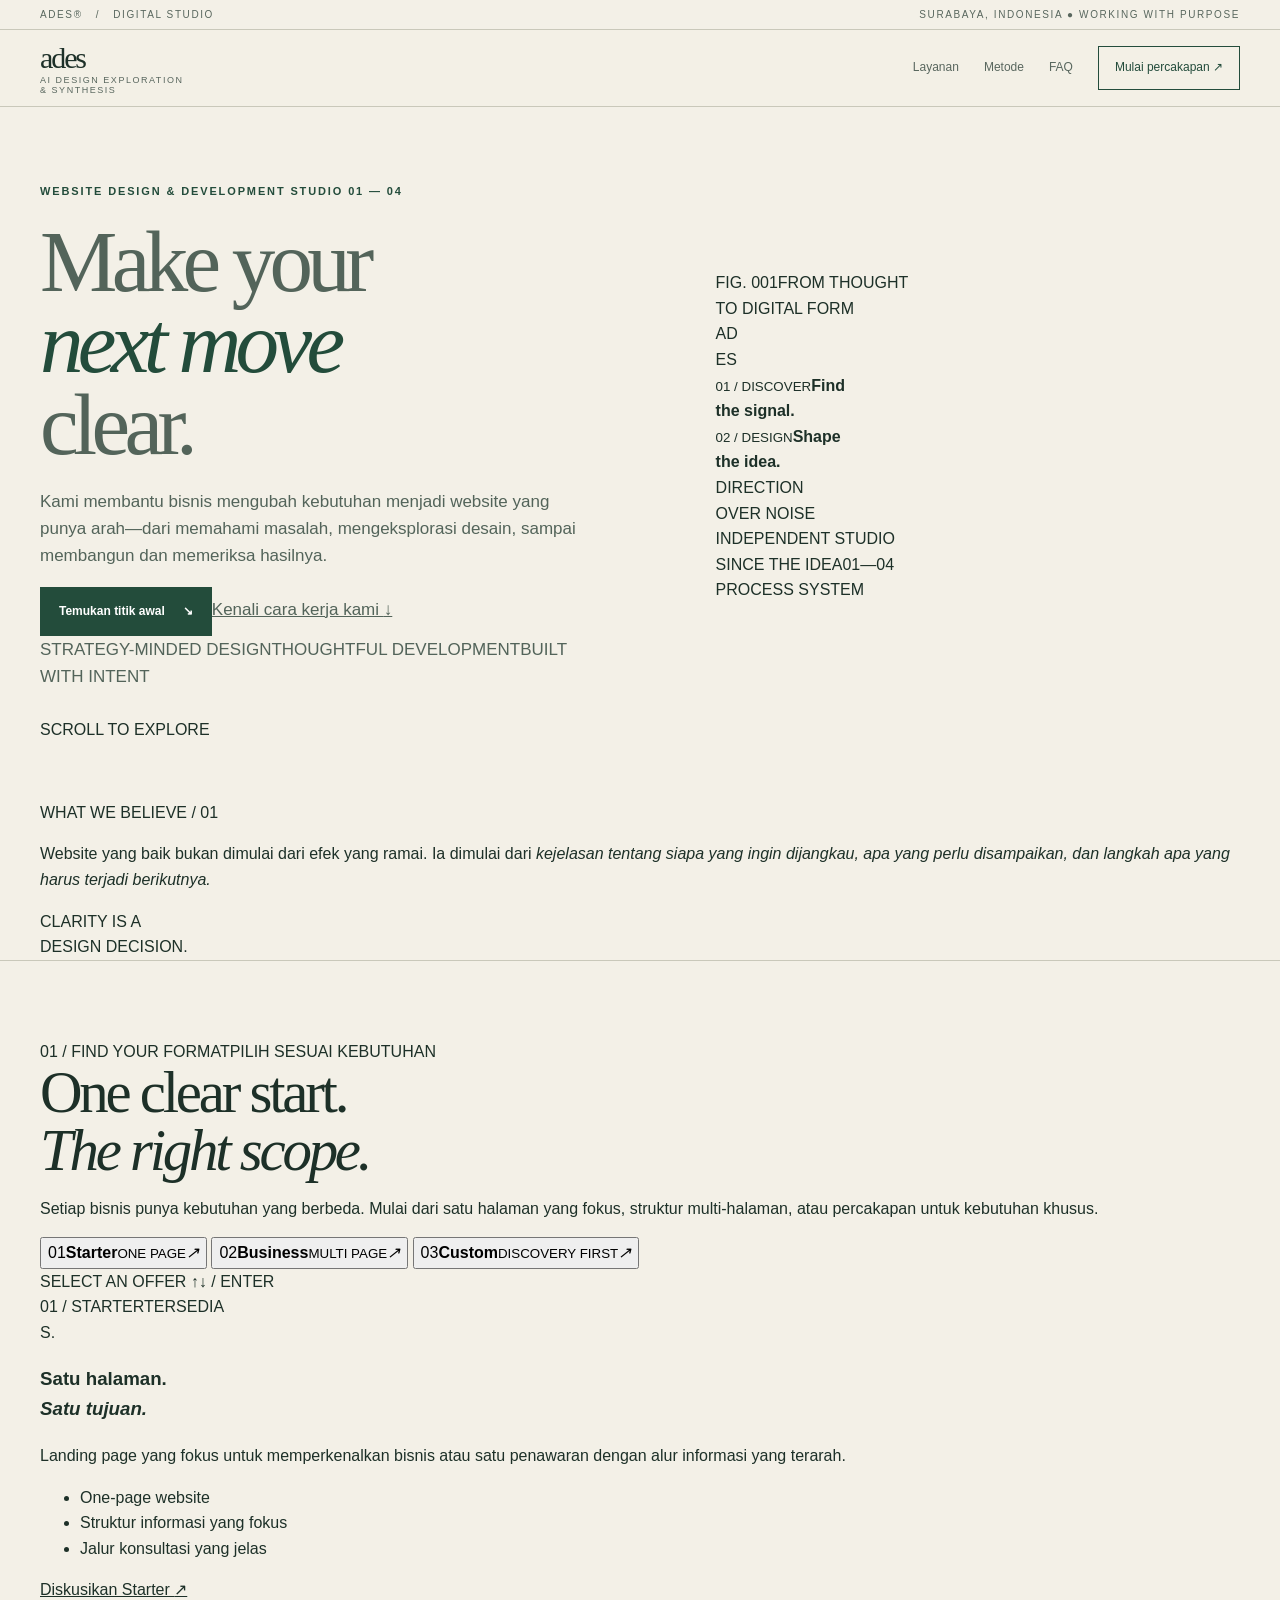
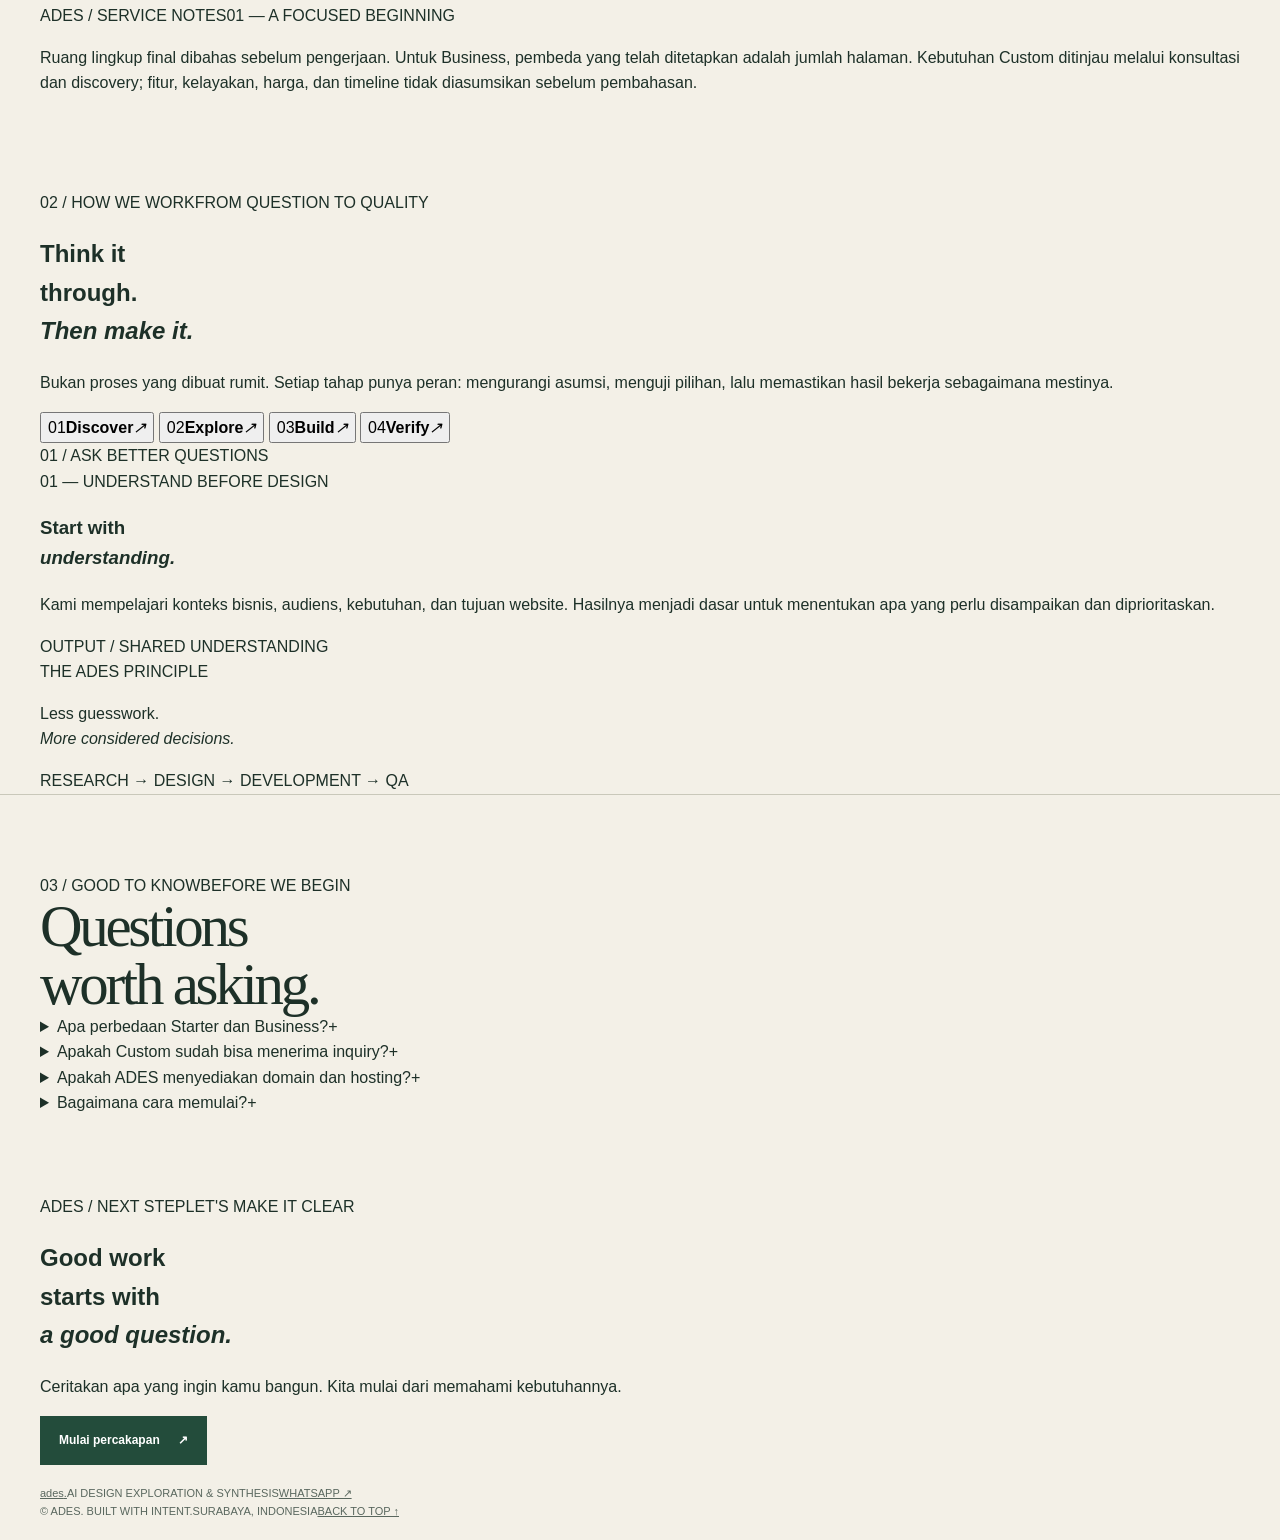
==== commit 1f99814b: "Redesign ADES landing page with interactive service and process explorers" ====
--- a/site/index.html
+++ b/site/index.html
@@ -3,39 +3,96 @@
 <head>
 <meta charset="utf-8">
 <meta name="viewport" content="width=device-width, initial-scale=1">
-<meta name="description" content="ADES — studio desain dan pengembangan website dengan proses yang jelas.">
-<meta name="theme-color" content="#f3f0e7">
+<meta name="description" content="ADES merancang dan membangun website dengan proses yang jelas, dari discovery hingga pemeriksaan hasil.">
+<meta name="theme-color" content="#f1eee5">
 <meta name="robots" content="noindex,nofollow">
 <meta property="og:type" content="website">
-<meta property="og:title" content="ADES — Website yang jelas, terarah, dan dibangun dengan tujuan">
-<meta property="og:description" content="ADES merancang dan membangun website melalui discovery, eksplorasi desain, implementasi, dan pemeriksaan.">
+<meta property="og:title" content="ADES — Make your next move clear">
+<meta property="og:description" content="Website yang dirancang dengan arah, bukan sekadar tampilan.">
 <title>ADES — Website, dengan arah yang jelas</title>
 <link rel="stylesheet" href="./styles.css">
 </head>
 <body>
 <a class="skip" href="#main">Lewati ke konten utama</a>
-<div class="topline"><div class="wrap"><span>ADES / Studio pengembangan website</span><span>Studio base · Surabaya, Indonesia</span></div></div>
-<header class="header"><div class="wrap nav"><a class="brand" href="#top">ADES<small>AI DESIGN EXPLORATION & SYNTHESIS</small></a>
-<button class="menu-toggle" type="button" aria-expanded="false" aria-controls="primary-links">Menu</button>
-<nav class="nav-links" id="primary-links" aria-label="Navigasi utama"><a href="#layanan">Layanan</a><a href="#proses">Proses</a><a href="#faq">FAQ</a><a class="nav-cta" href="https://wa.me/6281246027946" target="_blank" rel="noopener noreferrer">Konsultasi WhatsApp ↗</a></nav></div></header>
+<div class="progress" aria-hidden="true"><span id="reading-progress"></span></div>
+<div class="topline"><div class="wrap"><span>ADES® &nbsp; / &nbsp; DIGITAL STUDIO</span><span>SURABAYA, INDONESIA <i>●</i> WORKING WITH PURPOSE</span></div></div>
+<header class="header"><div class="wrap nav">
+<a class="brand" href="#top" aria-label="ADES, kembali ke atas">ad<span>e</span>s<small>AI DESIGN EXPLORATION<br>& SYNTHESIS</small></a>
+<button class="menu-toggle" type="button" aria-expanded="false" aria-controls="primary-links"><span></span><span></span><b>MENU</b></button>
+<nav class="nav-links" id="primary-links" aria-label="Navigasi utama"><a href="#layanan">Layanan</a><a href="#metode">Metode</a><a href="#faq">FAQ</a><a class="nav-cta" href="https://wa.me/6281246027946?text=Halo%20ADES%2C%20saya%20ingin%20konsultasi%20website.">Mulai percakapan <span>↗</span></a></nav>
+</div></header>
 <main id="main">
-<section class="wrap hero" id="top"><div><div class="eyebrow">Studio pengembangan website / Design with direction</div><h1>Website yang jelas, terarah, dan <em>dibangun dengan tujuan.</em></h1><p class="hero-copy">ADES merancang dan membangun website melalui discovery, eksplorasi desain, implementasi, dan pemeriksaan—agar setiap keputusan punya alasan yang jelas.</p><div class="actions"><a class="button" href="https://wa.me/6281246027946" target="_blank" rel="noopener noreferrer">Ceritakan kebutuhanmu <span>↗</span></a><a class="text-link" href="#layanan">Kenali layanan ↓</a></div></div>
-<div class="hero-art" aria-label="Ilustrasi abstrak proses desain dan pengembangan"><div class="art-panel a"><small>ADES / Studio notes</small><strong>Clarity<br>before<br>build.</strong><small>Research · Explore · Verify</small></div><div class="art-panel b"><small>01 / Understand</small><strong>Find<br>the why.</strong></div><div class="art-panel c"><small>02 / Make</small><strong>Shape<br>the idea.</strong></div></div></section>
-<section class="section" id="layanan"><div class="wrap"><div class="section-head"><div class="section-label">01 / Layanan</div><div><h2>Pilih titik awal yang sesuai kebutuhan.</h2><p class="section-intro">Tiga kategori layanan dengan batas awal yang jelas. Kebutuhan khusus dibahas bersama sebelum ruang lingkup disepakati.</p></div></div>
-<div class="offers"><article class="offer"><span class="num">01 / ONE PAGE</span><h3>Starter</h3><p>Satu halaman atau landing page untuk menyampaikan satu penawaran dengan fokus.</p><span class="status">Tersedia</span></article>
-<article class="offer"><span class="num">02 / MULTI PAGE</span><h3>Business</h3><p>Website dengan beberapa halaman untuk kebutuhan informasi bisnis yang lebih luas.</p><span class="status">Tersedia</span></article>
-<article class="offer"><span class="num">03 / DISCOVERY FIRST</span><h3>Custom</h3><p>Kebutuhan khusus dibahas melalui konsultasi. Ruang lingkup, kelayakan, harga dan timeline ditentukan setelah discovery.</p><span class="status custom">Inquiry terbuka</span></article></div></div></section>
+<section class="hero wrap" id="top">
+<div class="hero-copy">
+<div class="eyebrow"><span class="eyebrow-dot"></span> WEBSITE DESIGN & DEVELOPMENT STUDIO <span class="hero-index">01 — 04</span></div>
+<h1>Make your<br><em>next move</em><br>clear<span class="period">.</span></h1>
+<p class="hero-lead">Kami membantu bisnis mengubah kebutuhan menjadi website yang punya arah—dari memahami masalah, mengeksplorasi desain, sampai membangun dan memeriksa hasilnya.</p>
+<div class="hero-actions"><a class="button button-dark" href="#layanan">Temukan titik awal <span>↘</span></a><a class="underlink" href="#metode">Kenali cara kerja kami <span>↓</span></a></div>
+<div class="hero-foot"><span>STRATEGY-MINDED DESIGN</span><span>THOUGHTFUL DEVELOPMENT</span><span>BUILT WITH INTENT</span></div>
+</div>
+<div class="hero-visual" aria-label="Komposisi grafis abstrak orisinal tentang proses merancang website">
+<div class="visual-top"><span>FIG. 001</span><span>FROM THOUGHT<br>TO DIGITAL FORM</span></div>
+<div class="orbit orbit-one"></div><div class="orbit orbit-two"></div><div class="orbit-core"><span>AD<br>ES</span></div>
+<div class="visual-card card-a"><small>01 / DISCOVER</small><strong>Find<br>the signal.</strong><span class="card-line"></span></div>
+<div class="visual-card card-b"><small>02 / DESIGN</small><strong>Shape<br>the idea.</strong></div>
+<div class="visual-stamp">DIRECTION<br>OVER NOISE</div>
+<div class="visual-bottom"><span>INDEPENDENT STUDIO<br>SINCE THE IDEA</span><span>01—04<br>PROCESS SYSTEM</span></div>
+</div>
+<div class="hero-scroll"><span>SCROLL TO EXPLORE</span><span class="scroll-line"></span></div>
+</section>
 
-<section class="section" id="proses"><div class="wrap"><div class="section-head"><div class="section-label">02 / Proses</div><div><h2>Dari memahami kebutuhan hingga memeriksa hasil.</h2><p class="section-intro">Proses yang terstruktur membantu mengurangi asumsi dan menjaga keputusan tetap terhubung dengan tujuan website.</p></div></div>
-<div class="steps"><article class="step"><b>01 / DISCOVERY</b><h3>Memahami</h3><p>Bisnis, audiens, kebutuhan dan tujuan yang ingin dicapai.</p></article><article class="step"><b>02 / EXPLORE</b><h3>Mengeksplorasi</h3><p>Alternatif arah desain dan struktur pengalaman.</p></article><article class="step"><b>03 / BUILD</b><h3>Membangun</h3><p>Implementasi frontend berdasarkan arah yang disepakati.</p></article><article class="step"><b>04 / VERIFY</b><h3>Memeriksa</h3><p>Tampilan, interaksi, responsivitas dan kesiapan handover.</p></article></div></div></section>
-<section class="section" id="faq"><div class="wrap"><div class="section-head"><div class="section-label">03 / FAQ</div><div><h2>Hal yang perlu diketahui sebelum mulai.</h2></div></div><div class="faq">
-<details><summary>Apa perbedaan Starter dan Business?</summary><p>Starter adalah satu halaman atau landing page. Business adalah website dengan beberapa halaman. Detail kebutuhan dibicarakan saat konsultasi.</p></details>
-<details><summary>Apakah Custom sudah bisa menerima inquiry?</summary><p>Ya. Custom terbuka untuk inquiry. Kelayakan, ruang lingkup, harga dan timeline ditentukan setelah kebutuhan dipahami melalui konsultasi dan discovery.</p></details>
-<details><summary>Bagaimana cara memulai?</summary><p>Kirim gambaran bisnis dan kebutuhan website melalui WhatsApp. Percakapan awal membantu memahami konteks dan langkah berikutnya.</p></details>
-</div></div></section>
-<section class="final"><div class="wrap final-inner"><div><div class="eyebrow">Next / Mulai dari percakapan</div><h2>Punya rencana untuk membangun website?</h2><p>Ceritakan kebutuhanmu. Kita bahas langkah yang paling tepat berdasarkan konteksnya.</p></div><a class="button" href="https://wa.me/6281246027946" target="_blank" rel="noopener noreferrer">Konsultasi via WhatsApp <span>↗</span></a></div></section>
+<section class="intro-band"><div class="wrap intro-grid"><span class="section-kicker">WHAT WE BELIEVE / 01</span><p>Website yang baik bukan dimulai dari efek yang ramai. Ia dimulai dari <em>kejelasan tentang siapa yang ingin dijangkau, apa yang perlu disampaikan, dan langkah apa yang harus terjadi berikutnya.</em></p><span class="intro-aside">CLARITY IS A<br>DESIGN DECISION.</span></div></section>
+
+<section class="section services" id="layanan"><div class="wrap">
+<div class="section-top"><span class="section-kicker">01 / FIND YOUR FORMAT</span><span class="section-note">PILIH SESUAI KEBUTUHAN</span></div>
+<div class="section-heading"><h2>One clear start.<br><em>The right scope.</em></h2><p>Setiap bisnis punya kebutuhan yang berbeda. Mulai dari satu halaman yang fokus, struktur multi-halaman, atau percakapan untuk kebutuhan khusus.</p></div>
+<div class="service-layout">
+<div class="service-picker" role="tablist" aria-label="Pilih kategori layanan">
+<button class="service-tab is-active" id="tab-starter" role="tab" aria-selected="true" aria-controls="service-detail" data-service="starter"><span>01</span><b>Starter</b><small>ONE PAGE</small><i>↗</i></button>
+<button class="service-tab" id="tab-business" role="tab" aria-selected="false" aria-controls="service-detail" data-service="business" tabindex="-1"><span>02</span><b>Business</b><small>MULTI PAGE</small><i>↗</i></button>
+<button class="service-tab" id="tab-custom" role="tab" aria-selected="false" aria-controls="service-detail" data-service="custom" tabindex="-1"><span>03</span><b>Custom</b><small>DISCOVERY FIRST</small><i>↗</i></button>
+<div class="picker-foot">SELECT AN OFFER <span>↑↓ / ENTER</span></div>
+</div>
+<article class="service-detail" id="service-detail" role="tabpanel" aria-labelledby="tab-starter" tabindex="0">
+<div class="detail-meta"><span id="detail-number">01 / STARTER</span><span class="availability"><i></i><span id="detail-status">TERSEDIA</span></span></div>
+<div class="detail-body"><div><div class="detail-symbol" id="detail-symbol">S.</div><h3 id="detail-title">Satu halaman.<br><em>Satu tujuan.</em></h3></div><div class="detail-copy"><p id="detail-description">Landing page yang fokus untuk memperkenalkan bisnis atau satu penawaran dengan alur informasi yang terarah.</p><ul id="detail-points"><li>One-page website</li><li>Struktur informasi yang fokus</li><li>Jalur konsultasi yang jelas</li></ul><a class="detail-cta" id="detail-cta" href="https://wa.me/6281246027946?text=Halo%20ADES%2C%20saya%20tertarik%20dengan%20layanan%20Starter.">Diskusikan Starter <span>↗</span></a></div></div>
+<div class="detail-bottom"><span>ADES / SERVICE NOTES</span><span id="detail-foot">01 — A FOCUSED BEGINNING</span></div>
+</article>
+</div>
+<p class="service-disclaimer">Ruang lingkup final dibahas sebelum pengerjaan. Untuk Business, pembeda yang telah ditetapkan adalah jumlah halaman. Kebutuhan Custom ditinjau melalui konsultasi dan discovery; fitur, kelayakan, harga, dan timeline tidak diasumsikan sebelum pembahasan.</p>
+</div></section>
+
+<section class="method" id="metode"><div class="wrap">
+<div class="section-top"><span class="section-kicker">02 / HOW WE WORK</span><span class="section-note">FROM QUESTION TO QUALITY</span></div>
+<div class="method-head"><h2>Think it<br>through<span>.</span><br><em>Then make it.</em></h2><p>Bukan proses yang dibuat rumit. Setiap tahap punya peran: mengurangi asumsi, menguji pilihan, lalu memastikan hasil bekerja sebagaimana mestinya.</p></div>
+<div class="method-grid">
+<div class="method-list" role="tablist" aria-label="Tahapan proses ADES">
+<button class="method-step is-active" role="tab" id="step-1" aria-selected="true" aria-controls="method-detail" data-step="0"><span>01</span><b>Discover</b><i>↗</i></button>
+<button class="method-step" role="tab" id="step-2" aria-selected="false" aria-controls="method-detail" data-step="1" tabindex="-1"><span>02</span><b>Explore</b><i>↗</i></button>
+<button class="method-step" role="tab" id="step-3" aria-selected="false" aria-controls="method-detail" data-step="2" tabindex="-1"><span>03</span><b>Build</b><i>↗</i></button>
+<button class="method-step" role="tab" id="step-4" aria-selected="false" aria-controls="method-detail" data-step="3" tabindex="-1"><span>04</span><b>Verify</b><i>↗</i></button>
+</div>
+<div class="method-detail" id="method-detail" role="tabpanel" aria-labelledby="step-1" tabindex="0">
+<div class="method-graphic"><div class="graphic-cross"></div><div class="graphic-ring"></div><span id="method-graphic-label">01 / ASK BETTER QUESTIONS</span></div>
+<div class="method-description"><span class="method-overline" id="method-overline">01 — UNDERSTAND BEFORE DESIGN</span><h3 id="method-title">Start with<br><em>understanding.</em></h3><p id="method-text">Kami mempelajari konteks bisnis, audiens, kebutuhan, dan tujuan website. Hasilnya menjadi dasar untuk menentukan apa yang perlu disampaikan dan diprioritaskan.</p><span class="method-output" id="method-output">OUTPUT / SHARED UNDERSTANDING</span></div>
+</div>
+</div>
+</div></section>
+
+<section class="principle-band"><div class="wrap principle-grid"><span class="section-kicker">THE ADES PRINCIPLE</span><p>Less guesswork.<br><em>More considered decisions.</em></p><span>RESEARCH → DESIGN → DEVELOPMENT → QA</span></div></section>
+
+<section class="section faq-section" id="faq"><div class="wrap">
+<div class="section-top"><span class="section-kicker">03 / GOOD TO KNOW</span><span class="section-note">BEFORE WE BEGIN</span></div>
+<div class="faq-layout"><h2>Questions<br>worth asking<span>.</span></h2><div class="faq-list">
+<details><summary>Apa perbedaan Starter dan Business?<span>+</span></summary><div class="faq-answer"><p>Starter adalah satu halaman atau landing page. Business adalah website dengan beberapa halaman. Jumlah halaman menjadi pembeda yang telah dikonfirmasi; kebutuhan detail dibahas saat konsultasi.</p></div></details>
+<details><summary>Apakah Custom sudah bisa menerima inquiry?<span>+</span></summary><div class="faq-answer"><p>Ya. Custom terbuka untuk inquiry. Ruang lingkup, kelayakan, harga, dan timeline ditentukan setelah kebutuhan dipahami melalui konsultasi dan discovery.</p></div></details>
+<details><summary>Apakah ADES menyediakan domain dan hosting?<span>+</span></summary><div class="faq-answer"><p>Detail domain, hosting, kepemilikan, dan dukungan setelah website selesai perlu dibahas dan disepakati sesuai kebutuhan proyek. Kami tidak mengasumsikan hal tersebut termasuk sebelum ruang lingkup jelas.</p></div></details>
+<details><summary>Bagaimana cara memulai?<span>+</span></summary><div class="faq-answer"><p>Kirim gambaran bisnis dan kebutuhan website melalui WhatsApp. Percakapan awal membantu memahami konteks dan menentukan langkah diskusi berikutnya.</p></div></details>
+</div></div>
+</div></section>
+
+<section class="closing"><div class="wrap closing-inner"><div class="closing-top"><span>ADES / NEXT STEP</span><span>LET'S MAKE IT CLEAR</span></div><h2>Good work<br>starts with<br><em>a good question.</em></h2><div class="closing-bottom"><p>Ceritakan apa yang ingin kamu bangun. Kita mulai dari memahami kebutuhannya.</p><a class="button button-light" href="https://wa.me/6281246027946?text=Halo%20ADES%2C%20saya%20ingin%20berdiskusi%20tentang%20website.">Mulai percakapan <span>↗</span></a></div><div class="closing-orbit" aria-hidden="true"></div></div></section>
 </main>
-<footer><div class="wrap foot"><span>© ADES — AI Design Exploration & Synthesis</span><span>Studio base · Surabaya, Indonesia</span></div></footer>
+<footer><div class="wrap footer-top"><a class="footer-brand" href="#top">ades<span>.</span></a><span>AI DESIGN EXPLORATION & SYNTHESIS</span><a href="https://wa.me/6281246027946?text=Halo%20ADES%2C%20saya%20ingin%20konsultasi%20website.">WHATSAPP ↗</a></div><div class="wrap footer-bottom"><span>© ADES. BUILT WITH INTENT.</span><span>SURABAYA, INDONESIA</span><a href="#top">BACK TO TOP ↑</a></div></footer>
 <script src="./script.js" defer></script>
-</body>
-</html>+</body></html>
--- a/site/styles.css
+++ b/site/styles.css
@@ -5,11 +5,11 @@
 .hero-art{min-height:390px;position:relative;display:grid;grid-template-columns:1fr 1fr;grid-template-rows:1fr 1fr;gap:10px;padding:12px;background:var(--paper-dark);border:1px solid var(--line);overflow:hidden}.art-panel{position:relative;overflow:hidden;padding:20px;display:flex;flex-direction:column;justify-content:space-between}.art-panel small{font:10px var(--sans);letter-spacing:.14em;text-transform:uppercase}.art-panel strong{font:clamp(1.8rem,3vw,3.4rem)/.9 var(--serif);letter-spacing:-.06em}.art-panel.a{grid-row:span 2;background:var(--forest);color:var(--white)}.art-panel.a:after{content:"";position:absolute;width:220px;height:220px;border:1px solid rgba(255,255,255,.35);border-radius:50%;right:-90px;bottom:-30px;box-shadow:0 0 0 25px rgba(255,255,255,.06),0 0 0 55px rgba(255,255,255,.04)}.art-panel.b{background:var(--saffron);color:var(--ink)}.art-panel.c{background:var(--blue);color:white}.art-panel.b strong,.art-panel.c strong{font:700 clamp(1.4rem,2vw,2rem)/.95 var(--sans);letter-spacing:-.05em}.art-index{position:absolute;right:18px;top:15px;font:10px var(--sans)}
 .section{padding:78px 0;border-top:1px solid var(--line)}.section-head{display:grid;grid-template-columns:190px 1fr;gap:30px;margin-bottom:38px}.section-label{font-size:11px;font-weight:700;letter-spacing:.16em;text-transform:uppercase;color:var(--blue)}.section h2{font:clamp(2.5rem,4.6vw,4.5rem)/.98 var(--serif);letter-spacing:-.055em;margin:0;max-width:800px}.section-intro{max-width:550px;color:var(--muted);margin:16px 0 0}
 .offers{display:grid;grid-template-columns:repeat(3,1fr);gap:14px}.offer{background:var(--white);border:1px solid var(--line);padding:23px;min-height:255px;display:flex;flex-direction:column;position:relative}.offer:before{content:"";position:absolute;left:0;right:0;top:0;height:4px;background:var(--forest)}.offer:nth-child(2):before{background:var(--blue)}.offer:nth-child(3):before{background:var(--saffron)}.offer .num{font:12px var(--sans);color:var(--blue);letter-spacing:.12em}.offer h3{font:32px var(--serif);letter-spacing:-.05em;margin:20px 0 7px}.offer p{font-size:14px;color:var(--muted);margin:0 0 22px}.status{margin-top:auto;align-self:flex-start;padding:6px 10px;border:1px solid var(--forest);color:var(--forest);font-size:10px;letter-spacing:.12em;text-transform:uppercase}.status.custom{border-color:#8a5928;color:#8a5928}
-.showcase{display:grid;grid-template-columns:.9fr 1.1fr;gap:5%;align-items:center}.show-art{min-height:290px;background:var(--forest);color:var(--white);padding:28px;display:flex;flex-direction:column;justify-content:space-between;position:relative;overflow:hidden}.show-art:before{content:"";position:absolute;width:210px;height:210px;border:24px solid rgba(232,182,77,.85);border-radius:50%;right:-60px;top:-80px}.show-art strong{font:clamp(2.7rem,5vw,4.8rem)/.86 var(--serif);letter-spacing:-.06em;z-index:1}.show-art small{font-size:9px;letter-spacing:.14em;text-transform:uppercase;z-index:1}.show-copy h3{font:clamp(2rem,3vw,3.1rem)/1 var(--serif);letter-spacing:-.05em;margin:14px 0}.show-copy p{max-width:540px;color:var(--muted)}.disclosure{font-size:11px;letter-spacing:.13em;text-transform:uppercase;color:#9a642d;font-weight:700}
+
 .steps{display:grid;grid-template-columns:repeat(4,1fr);border-top:1px solid var(--line);border-bottom:1px solid var(--line)}.step{padding:22px 20px 24px 0;border-right:1px solid var(--line)}.step+.step{padding-left:20px}.step:last-child{border:0}.step b{font:12px var(--sans);color:var(--blue)}.step h3{font:24px var(--serif);margin:18px 0 8px}.step p{font-size:13px;color:var(--muted);margin:0}
 .faq{max-width:900px;margin-left:auto}.faq details{border-top:1px solid var(--line);padding:18px 0}.faq details:last-child{border-bottom:1px solid var(--line)}.faq summary{list-style:none;display:flex;justify-content:space-between;gap:20px;cursor:pointer;font:20px var(--serif)}.faq summary::-webkit-details-marker{display:none}.faq summary:after{content:"+";font:20px var(--sans);color:var(--blue)}.faq details[open] summary:after{content:"−"}.faq p{max-width:700px;color:var(--muted);margin:12px 0 0}
 .final{padding:68px 0;background:var(--forest);color:var(--white)}.final-inner{display:grid;grid-template-columns:1fr auto;gap:30px;align-items:end}.final .eyebrow{color:var(--saffron)}.final h2{font:clamp(2.9rem,5.8vw,5.2rem)/.94 var(--serif);letter-spacing:-.06em;margin:14px 0;max-width:760px}.final p{color:#d5dfd7;max-width:500px}.final .button{background:var(--paper);color:var(--forest)}footer{padding:20px 0;color:var(--muted);font-size:11px}.foot{display:flex;justify-content:space-between;gap:18px;flex-wrap:wrap}
-@media(max-width:850px){.hero{grid-template-columns:1fr .9fr;gap:24px}.section-head{grid-template-columns:130px 1fr}.offer{padding:18px}.steps{grid-template-columns:1fr 1fr}.step:nth-child(2){border-right:0}.step:nth-child(n+3){border-top:1px solid var(--line);padding-top:20px}.showcase{grid-template-columns:1fr 1fr}}
-@media(max-width:640px){.wrap{width:calc(100% - 36px)}.topline .wrap span:last-child{display:none}.nav{min-height:68px}.menu-toggle{display:block}.nav-links{display:none;position:absolute;top:68px;left:0;right:0;background:var(--paper);padding:20px 18px;border-bottom:1px solid var(--line);flex-direction:column;align-items:stretch;gap:14px}.nav-links.is-open{display:flex}.nav-cta{text-align:center}.hero{grid-template-columns:1fr;padding:50px 0 60px;gap:28px;min-height:0}.hero h1{font-size:clamp(3.35rem,14vw,5rem)}.hero-copy{font-size:15px}.hero-art{min-height:310px}.art-panel{padding:15px}.section{padding:60px 0}.section-head{grid-template-columns:1fr;gap:12px}.section h2{font-size:2.9rem}.offers{grid-template-columns:1fr}.offer{min-height:0}.offer h3{margin:14px 0 6px}.showcase{grid-template-columns:1fr}.show-art{min-height:250px}.steps{grid-template-columns:1fr}.step,.step+.step{padding:18px 0;border-right:0;border-bottom:1px solid var(--line)}.step:last-child{border-bottom:0}.step:nth-child(n+3){border-top:0}.faq{margin:0}.faq summary{font-size:18px}.final-inner{grid-template-columns:1fr}.final h2{font-size:3.3rem}}
+@media(max-width:850px){.hero{grid-template-columns:1fr .9fr;gap:24px}.section-head{grid-template-columns:130px 1fr}.offer{padding:18px}.steps{grid-template-columns:1fr 1fr}.step:nth-child(2){border-right:0}.step:nth-child(n+3){border-top:1px solid var(--line);padding-top:20px}}
+@media(max-width:640px){.wrap{width:calc(100% - 36px)}.topline .wrap span:last-child{display:none}.nav{min-height:68px}.menu-toggle{display:block}.nav-links{display:none;position:absolute;top:68px;left:0;right:0;background:var(--paper);padding:20px 18px;border-bottom:1px solid var(--line);flex-direction:column;align-items:stretch;gap:14px}.nav-links.is-open{display:flex}.nav-cta{text-align:center}.hero{grid-template-columns:1fr;padding:50px 0 60px;gap:28px;min-height:0}.hero h1{font-size:clamp(3.35rem,14vw,5rem)}.hero-copy{font-size:15px}.hero-art{min-height:310px}.art-panel{padding:15px}.section{padding:60px 0}.section-head{grid-template-columns:1fr;gap:12px}.section h2{font-size:2.9rem}.offers{grid-template-columns:1fr}.offer{min-height:0}.offer h3{margin:14px 0 6px}.steps{grid-template-columns:1fr}.step,.step+.step{padding:18px 0;border-right:0;border-bottom:1px solid var(--line)}.step:last-child{border-bottom:0}.step:nth-child(n+3){border-top:0}.faq{margin:0}.faq summary{font-size:18px}.final-inner{grid-template-columns:1fr}.final h2{font-size:3.3rem}}
 @media(max-width:360px){.wrap{width:calc(100% - 28px)}.hero h1{font-size:3.1rem}.actions{align-items:stretch;flex-direction:column}.button{justify-content:space-between}.hero-art{min-height:280px}.art-panel{padding:12px}.art-panel strong{font-size:1.55rem}}
 @media(prefers-reduced-motion:reduce){*,*::before,*::after{scroll-behavior:auto!important;transition:none!important;animation:none!important}}
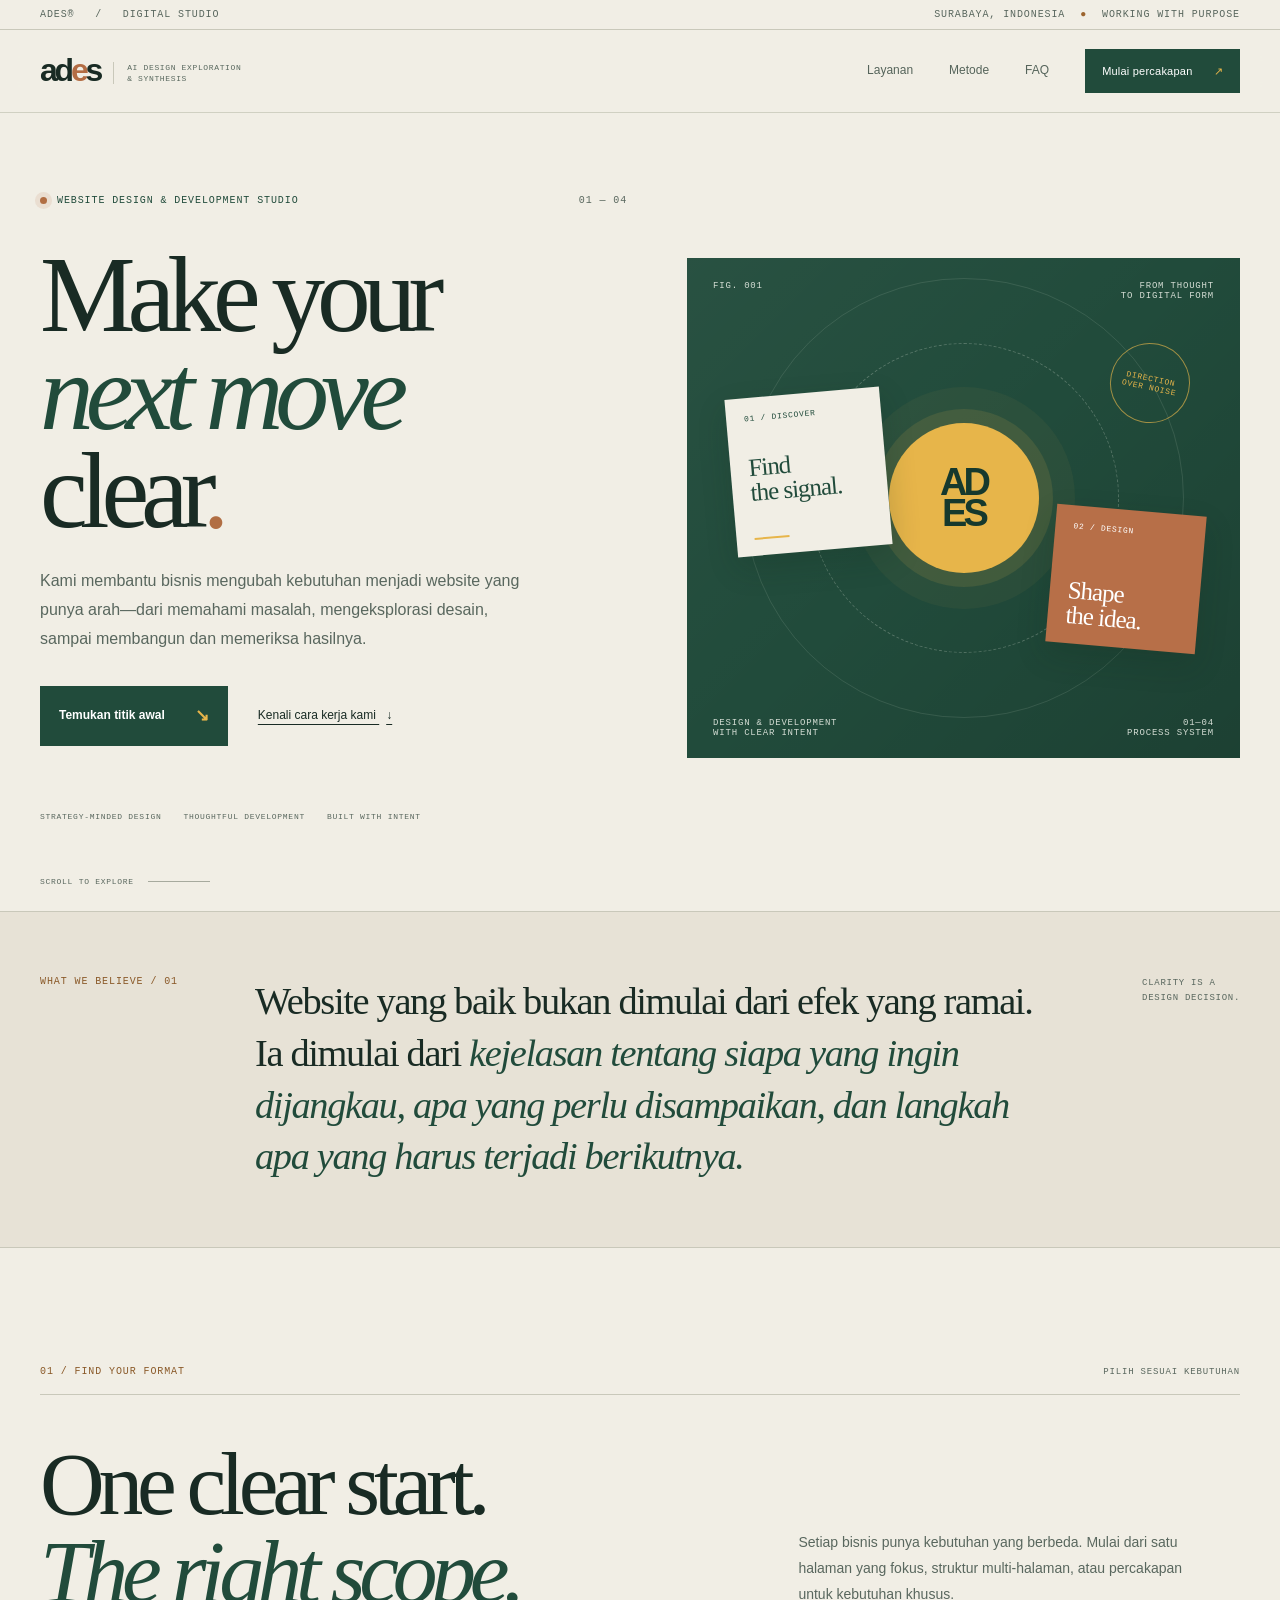
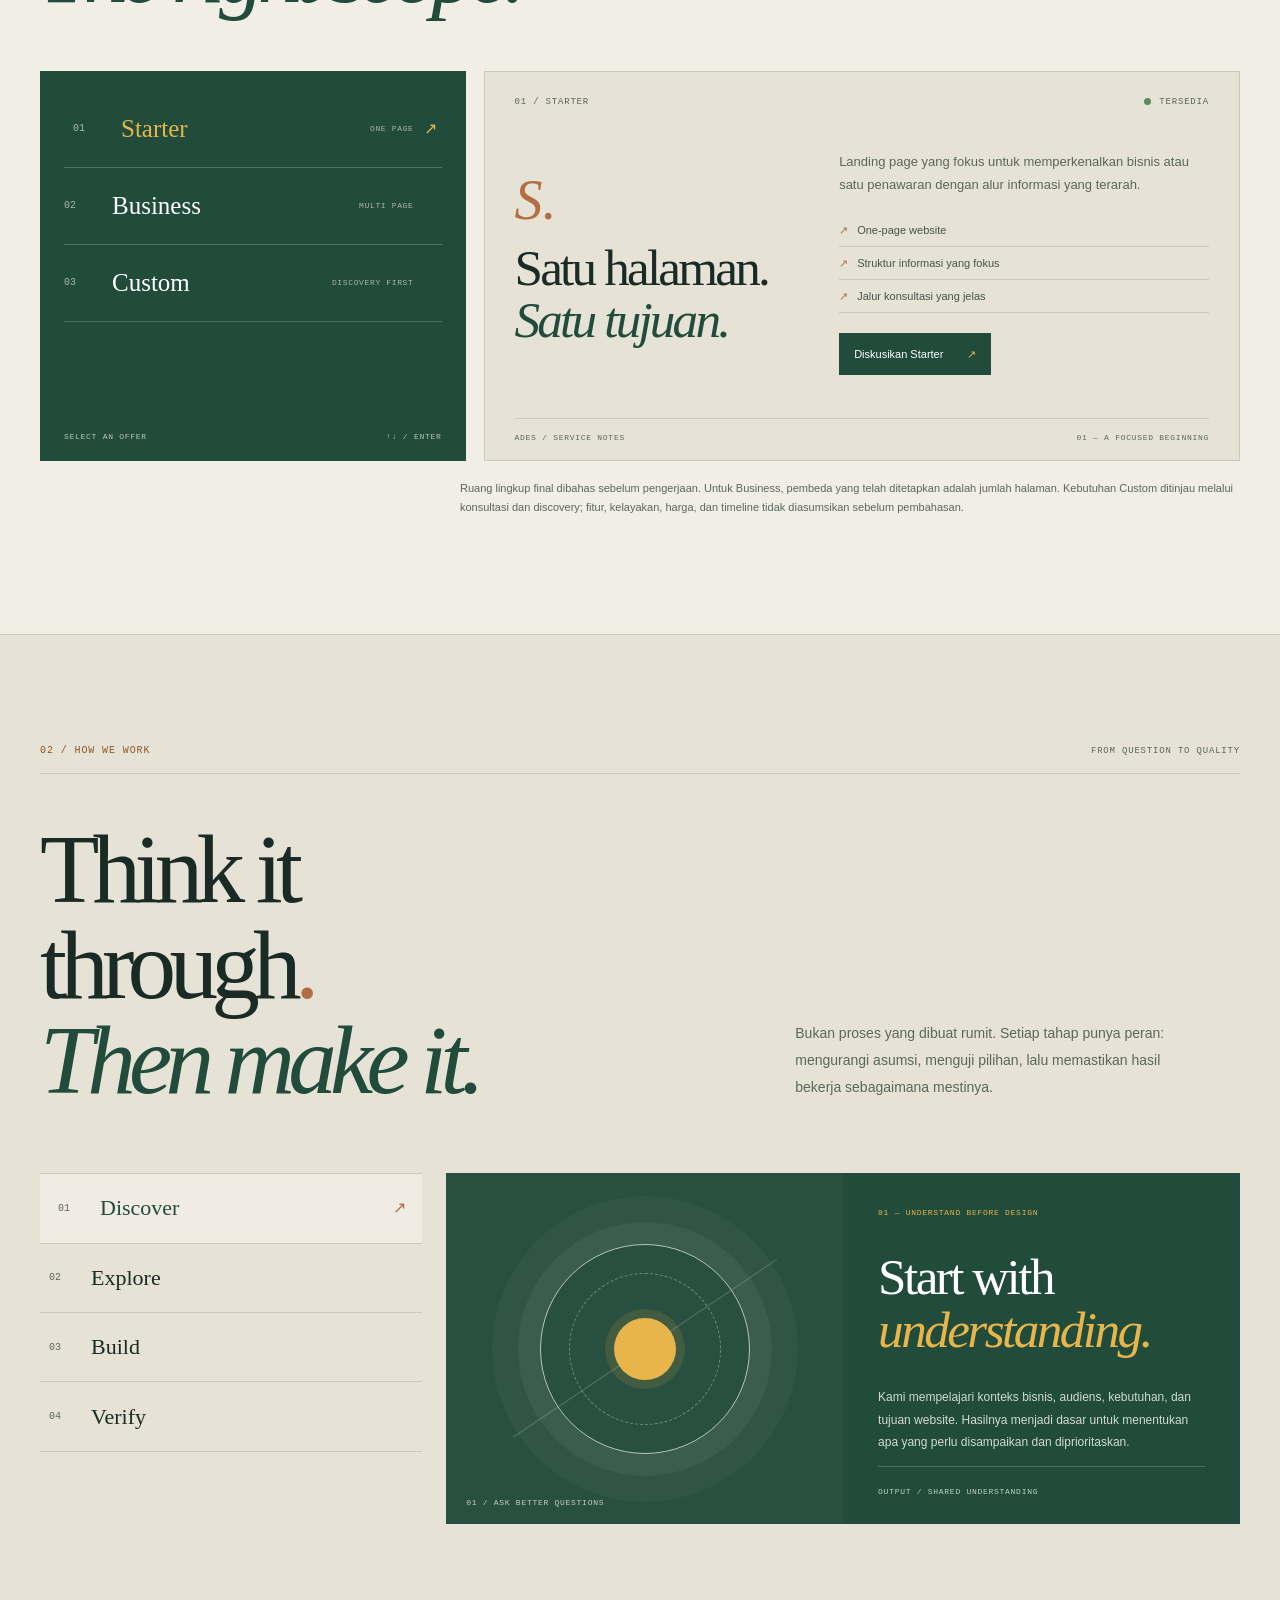
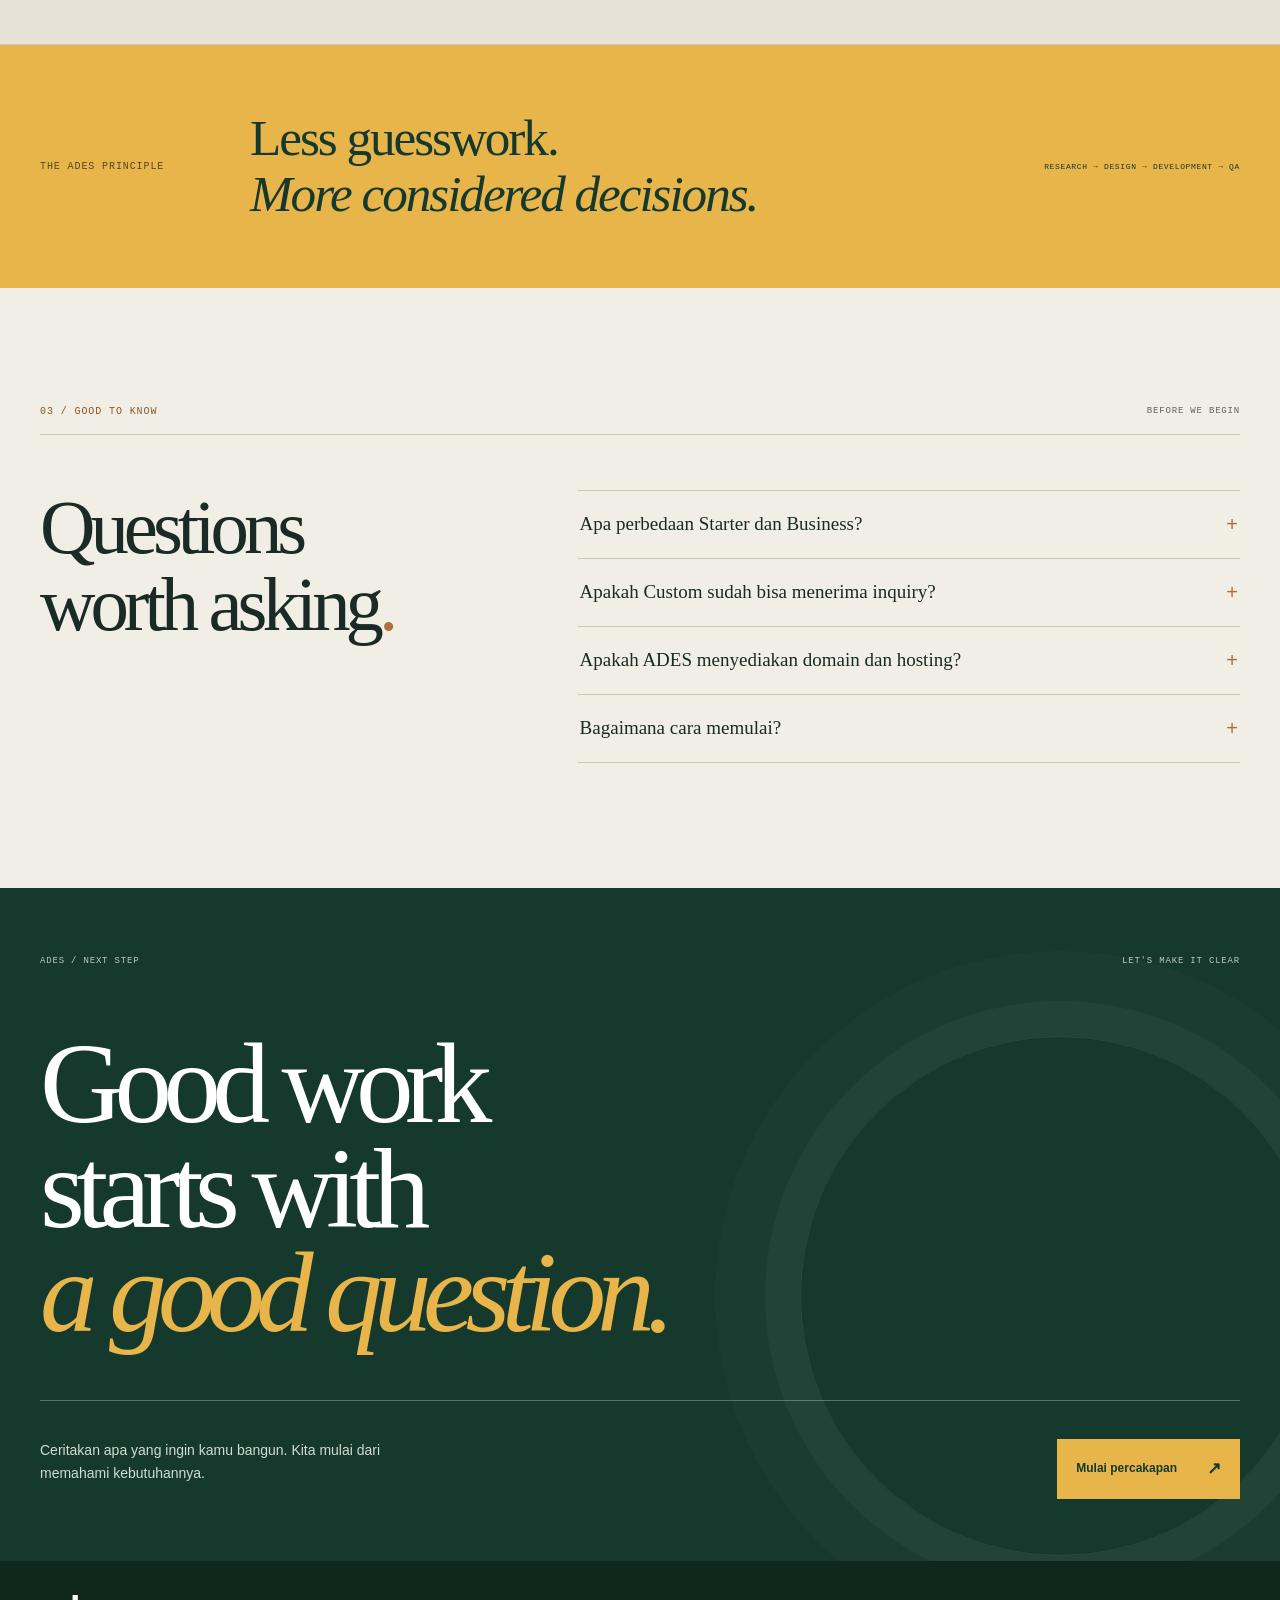
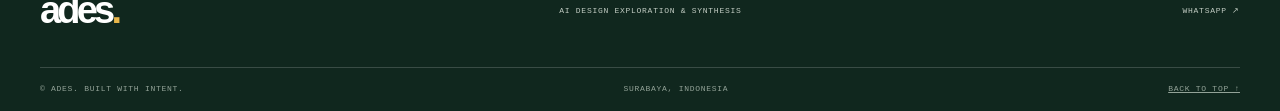
==== commit a8f0cb38: "Add local favicon reference and clarify studio graphic label" ====
--- a/site/index.html
+++ b/site/index.html
@@ -5,6 +5,7 @@
 <meta name="viewport" content="width=device-width, initial-scale=1">
 <meta name="description" content="ADES merancang dan membangun website dengan proses yang jelas, dari discovery hingga pemeriksaan hasil.">
 <meta name="theme-color" content="#f1eee5">
+<link rel="icon" type="image/svg+xml" href="./favicon.svg">
 <meta name="robots" content="noindex,nofollow">
 <meta property="og:type" content="website">
 <meta property="og:title" content="ADES — Make your next move clear">
@@ -36,7 +37,7 @@
 <div class="visual-card card-a"><small>01 / DISCOVER</small><strong>Find<br>the signal.</strong><span class="card-line"></span></div>
 <div class="visual-card card-b"><small>02 / DESIGN</small><strong>Shape<br>the idea.</strong></div>
 <div class="visual-stamp">DIRECTION<br>OVER NOISE</div>
-<div class="visual-bottom"><span>INDEPENDENT STUDIO<br>SINCE THE IDEA</span><span>01—04<br>PROCESS SYSTEM</span></div>
+<div class="visual-bottom"><span>DESIGN & DEVELOPMENT<br>WITH CLEAR INTENT</span><span>01—04<br>PROCESS SYSTEM</span></div>
 </div>
 <div class="hero-scroll"><span>SCROLL TO EXPLORE</span><span class="scroll-line"></span></div>
 </section>
--- a/site/styles.css
+++ b/site/styles.css
@@ -1,15 +1,16 @@
-:root{--paper:#f3f0e7;--paper-dark:#e6e1d4;--ink:#1d3028;--forest:#234c3b;--muted:#59675e;--line:#c9c8ba;--saffron:#e8b64d;--blue:#496b9b;--white:#fffdf7;--serif:Georgia,"Times New Roman",serif;--sans:Arial,Helvetica,sans-serif;--max:1200px}
-*{box-sizing:border-box}html{scroll-behavior:smooth}body{margin:0;background:var(--paper);color:var(--ink);font:16px/1.6 var(--sans)}a{color:inherit}button{font:inherit}.wrap{width:min(var(--max),calc(100% - 56px));margin:auto}.skip{position:absolute;left:-9999px;top:8px;background:var(--ink);color:#fff;padding:10px 14px;z-index:30}.skip:focus{left:12px}a:focus-visible,button:focus-visible,summary:focus-visible{outline:3px solid var(--blue);outline-offset:4px}
-.topline{font:10px var(--sans);letter-spacing:.16em;text-transform:uppercase;color:var(--muted);border-bottom:1px solid var(--line)}.topline .wrap{display:flex;justify-content:space-between;padding:9px 0}.header{position:sticky;top:0;z-index:10;background:rgba(243,240,231,.96);backdrop-filter:blur(10px);border-bottom:1px solid var(--line)}.nav{min-height:76px;display:flex;align-items:center;justify-content:space-between;gap:20px}.brand{text-decoration:none;font:30px var(--serif);letter-spacing:-.07em}.brand small{display:block;font:9px var(--sans);letter-spacing:.17em;color:var(--muted)}.nav-links{display:flex;align-items:center;gap:25px}.nav-links a{text-decoration:none;font-size:12px;color:var(--muted)}.nav-links a:hover{color:var(--forest)}.nav-cta{padding:11px 16px;border:1px solid var(--forest);color:var(--forest)!important}.menu-toggle{display:none;background:transparent;border:1px solid var(--line);padding:9px 13px;color:var(--ink)}
-.hero{padding:76px 0 84px;display:grid;grid-template-columns:1.08fr .92fr;gap:5%;align-items:center;min-height:600px}.eyebrow{font-size:11px;font-weight:700;letter-spacing:.17em;text-transform:uppercase;color:var(--forest)}.hero h1{font:clamp(3.5rem,6.8vw,6.5rem)/.94 var(--serif);letter-spacing:-.065em;margin:20px 0 22px;max-width:720px}.hero h1 em{color:var(--forest);font-weight:400}.hero-copy{max-width:560px;color:#53645a;font-size:17px}.actions{display:flex;gap:14px;align-items:center;flex-wrap:wrap;margin-top:28px}.button{display:inline-flex;align-items:center;gap:18px;padding:15px 19px;background:var(--forest);color:white;text-decoration:none;font-size:12px;font-weight:700}.text-link{font-size:12px;text-decoration-thickness:1px;text-underline-offset:5px}
-.hero-art{min-height:390px;position:relative;display:grid;grid-template-columns:1fr 1fr;grid-template-rows:1fr 1fr;gap:10px;padding:12px;background:var(--paper-dark);border:1px solid var(--line);overflow:hidden}.art-panel{position:relative;overflow:hidden;padding:20px;display:flex;flex-direction:column;justify-content:space-between}.art-panel small{font:10px var(--sans);letter-spacing:.14em;text-transform:uppercase}.art-panel strong{font:clamp(1.8rem,3vw,3.4rem)/.9 var(--serif);letter-spacing:-.06em}.art-panel.a{grid-row:span 2;background:var(--forest);color:var(--white)}.art-panel.a:after{content:"";position:absolute;width:220px;height:220px;border:1px solid rgba(255,255,255,.35);border-radius:50%;right:-90px;bottom:-30px;box-shadow:0 0 0 25px rgba(255,255,255,.06),0 0 0 55px rgba(255,255,255,.04)}.art-panel.b{background:var(--saffron);color:var(--ink)}.art-panel.c{background:var(--blue);color:white}.art-panel.b strong,.art-panel.c strong{font:700 clamp(1.4rem,2vw,2rem)/.95 var(--sans);letter-spacing:-.05em}.art-index{position:absolute;right:18px;top:15px;font:10px var(--sans)}
-.section{padding:78px 0;border-top:1px solid var(--line)}.section-head{display:grid;grid-template-columns:190px 1fr;gap:30px;margin-bottom:38px}.section-label{font-size:11px;font-weight:700;letter-spacing:.16em;text-transform:uppercase;color:var(--blue)}.section h2{font:clamp(2.5rem,4.6vw,4.5rem)/.98 var(--serif);letter-spacing:-.055em;margin:0;max-width:800px}.section-intro{max-width:550px;color:var(--muted);margin:16px 0 0}
-.offers{display:grid;grid-template-columns:repeat(3,1fr);gap:14px}.offer{background:var(--white);border:1px solid var(--line);padding:23px;min-height:255px;display:flex;flex-direction:column;position:relative}.offer:before{content:"";position:absolute;left:0;right:0;top:0;height:4px;background:var(--forest)}.offer:nth-child(2):before{background:var(--blue)}.offer:nth-child(3):before{background:var(--saffron)}.offer .num{font:12px var(--sans);color:var(--blue);letter-spacing:.12em}.offer h3{font:32px var(--serif);letter-spacing:-.05em;margin:20px 0 7px}.offer p{font-size:14px;color:var(--muted);margin:0 0 22px}.status{margin-top:auto;align-self:flex-start;padding:6px 10px;border:1px solid var(--forest);color:var(--forest);font-size:10px;letter-spacing:.12em;text-transform:uppercase}.status.custom{border-color:#8a5928;color:#8a5928}
-
-.steps{display:grid;grid-template-columns:repeat(4,1fr);border-top:1px solid var(--line);border-bottom:1px solid var(--line)}.step{padding:22px 20px 24px 0;border-right:1px solid var(--line)}.step+.step{padding-left:20px}.step:last-child{border:0}.step b{font:12px var(--sans);color:var(--blue)}.step h3{font:24px var(--serif);margin:18px 0 8px}.step p{font-size:13px;color:var(--muted);margin:0}
-.faq{max-width:900px;margin-left:auto}.faq details{border-top:1px solid var(--line);padding:18px 0}.faq details:last-child{border-bottom:1px solid var(--line)}.faq summary{list-style:none;display:flex;justify-content:space-between;gap:20px;cursor:pointer;font:20px var(--serif)}.faq summary::-webkit-details-marker{display:none}.faq summary:after{content:"+";font:20px var(--sans);color:var(--blue)}.faq details[open] summary:after{content:"−"}.faq p{max-width:700px;color:var(--muted);margin:12px 0 0}
-.final{padding:68px 0;background:var(--forest);color:var(--white)}.final-inner{display:grid;grid-template-columns:1fr auto;gap:30px;align-items:end}.final .eyebrow{color:var(--saffron)}.final h2{font:clamp(2.9rem,5.8vw,5.2rem)/.94 var(--serif);letter-spacing:-.06em;margin:14px 0;max-width:760px}.final p{color:#d5dfd7;max-width:500px}.final .button{background:var(--paper);color:var(--forest)}footer{padding:20px 0;color:var(--muted);font-size:11px}.foot{display:flex;justify-content:space-between;gap:18px;flex-wrap:wrap}
-@media(max-width:850px){.hero{grid-template-columns:1fr .9fr;gap:24px}.section-head{grid-template-columns:130px 1fr}.offer{padding:18px}.steps{grid-template-columns:1fr 1fr}.step:nth-child(2){border-right:0}.step:nth-child(n+3){border-top:1px solid var(--line);padding-top:20px}}
-@media(max-width:640px){.wrap{width:calc(100% - 36px)}.topline .wrap span:last-child{display:none}.nav{min-height:68px}.menu-toggle{display:block}.nav-links{display:none;position:absolute;top:68px;left:0;right:0;background:var(--paper);padding:20px 18px;border-bottom:1px solid var(--line);flex-direction:column;align-items:stretch;gap:14px}.nav-links.is-open{display:flex}.nav-cta{text-align:center}.hero{grid-template-columns:1fr;padding:50px 0 60px;gap:28px;min-height:0}.hero h1{font-size:clamp(3.35rem,14vw,5rem)}.hero-copy{font-size:15px}.hero-art{min-height:310px}.art-panel{padding:15px}.section{padding:60px 0}.section-head{grid-template-columns:1fr;gap:12px}.section h2{font-size:2.9rem}.offers{grid-template-columns:1fr}.offer{min-height:0}.offer h3{margin:14px 0 6px}.steps{grid-template-columns:1fr}.step,.step+.step{padding:18px 0;border-right:0;border-bottom:1px solid var(--line)}.step:last-child{border-bottom:0}.step:nth-child(n+3){border-top:0}.faq{margin:0}.faq summary{font-size:18px}.final-inner{grid-template-columns:1fr}.final h2{font-size:3.3rem}}
-@media(max-width:360px){.wrap{width:calc(100% - 28px)}.hero h1{font-size:3.1rem}.actions{align-items:stretch;flex-direction:column}.button{justify-content:space-between}.hero-art{min-height:280px}.art-panel{padding:12px}.art-panel strong{font-size:1.55rem}}
-@media(prefers-reduced-motion:reduce){*,*::before,*::after{scroll-behavior:auto!important;transition:none!important;animation:none!important}}
+:root{--paper:#f1eee5;--paper2:#e7e2d6;--ink:#192b24;--forest:#214b3b;--forest2:#16392d;--muted:#59675e;--line:#c9c8ba;--acid:#e7b54a;--blue:#58739a;--white:#fbfaf5;--serif:'Playfair Display',Georgia,serif;--sans:'DM Sans',Arial,sans-serif;--mono:'DM Mono',monospace;--max:1240px}
+*{box-sizing:border-box}html{scroll-behavior:smooth;scroll-padding-top:100px}body{margin:0;background:var(--paper);color:var(--ink);font:16px/1.65 var(--sans);-webkit-font-smoothing:antialiased}a{color:inherit}button{font:inherit}.wrap{width:min(var(--max),calc(100% - 80px));margin-inline:auto}.skip{position:absolute;left:-999px;top:8px;background:var(--ink);color:#fff;padding:12px;z-index:99}.skip:focus{left:12px}.progress{height:3px;position:fixed;inset:0 0 auto;z-index:60;background:transparent}.progress span{display:block;height:100%;width:0;background:var(--acid);transform-origin:left}a:focus-visible,button:focus-visible,summary:focus-visible{outline:3px solid var(--blue);outline-offset:4px}
+.topline{border-bottom:1px solid var(--line);font:10px var(--mono);letter-spacing:.09em;color:var(--muted)}.topline .wrap{display:flex;justify-content:space-between;padding:9px 0}.topline i{font-style:normal;color:#9c642e;margin:0 8px}.header{position:sticky;top:0;z-index:50;background:rgba(241,238,229,.94);backdrop-filter:blur(14px);border-bottom:1px solid rgba(201,200,186,.8)}.nav{height:82px;display:flex;align-items:center;justify-content:space-between}.brand{font:600 32px/.75 var(--sans);letter-spacing:-.1em;text-decoration:none}.brand span{color:#b36c43}.brand small{display:inline-block;margin-left:13px;padding-left:13px;border-left:1px solid var(--line);font:8px/1.4 var(--mono);letter-spacing:.08em;color:var(--muted)}.nav-links{display:flex;align-items:center;gap:36px}.nav-links>a:not(.nav-cta){font-size:12px;text-decoration:none;color:#56645b}.nav-links>a:not(.nav-cta):hover{color:var(--forest)}.nav-cta{background:var(--forest);color:white;text-decoration:none;padding:13px 17px;font-size:11px;letter-spacing:.02em}.nav-cta span{margin-left:18px;color:var(--acid)}.menu-toggle{display:none}
+.hero{min-height:710px;padding-top:82px;padding-bottom:90px;position:relative;display:grid;grid-template-columns:1.03fr .97fr;align-items:center;gap:5%}.hero-copy{position:relative;z-index:2}.eyebrow,.section-kicker,.section-note,.hero-foot,.visual-top,.visual-bottom,.visual-card small,.visual-stamp,.hero-index,.hero-scroll,.picker-foot,.detail-meta,.detail-bottom,.method-overline,.method-output,.method-graphic>span,.closing-top,.footer-top>span,.footer-top>a:last-child,.footer-bottom{font:10px var(--mono);letter-spacing:.09em}.eyebrow{color:var(--forest);display:flex;align-items:center;gap:10px}.eyebrow-dot{width:7px;height:7px;background:#b16e43;border-radius:50%;box-shadow:0 0 0 5px rgba(177,110,67,.12)}.hero-index{margin-left:auto;color:#59675e}.hero h1{font:500 clamp(5rem,8.4vw,8.4rem)/.91 var(--serif);letter-spacing:-.075em;margin:40px 0 28px}.hero h1 em{font-weight:500;color:var(--forest)}.period{color:#b16e43}.hero-lead{max-width:490px;font-size:16px;line-height:1.8;color:#59675e}.hero-actions{display:flex;align-items:center;gap:30px;margin-top:32px}.button{display:inline-flex;align-items:center;justify-content:space-between;gap:30px;padding:16px 19px;text-decoration:none;font-size:12px;font-weight:600;transition:transform .25s,background .25s,color .25s}.button:hover{transform:translateY(-3px)}.button-dark{background:var(--forest);color:white}.button-dark span{color:var(--acid);font-size:17px}.underlink{font-size:12px;text-underline-offset:5px}.underlink span{margin-left:7px}.hero-foot{display:flex;gap:22px;flex-wrap:wrap;margin-top:66px;color:#59675e;font-size:8px}.hero-visual{height:500px;position:relative;overflow:hidden;background:var(--forest);color:var(--white);isolation:isolate}.hero-visual:before{content:"";position:absolute;inset:0;background:linear-gradient(135deg,rgba(255,255,255,.035),transparent 48%,rgba(0,0,0,.14));z-index:-1}.visual-top,.visual-bottom{position:absolute;left:26px;right:26px;display:flex;justify-content:space-between;color:#d4ddd4;font-size:9px}.visual-top{top:23px}.visual-top span:last-child{text-align:right}.visual-bottom{bottom:20px}.visual-bottom span:last-child{text-align:right}.orbit{position:absolute;border:1px solid rgba(236,240,228,.25);border-radius:50%;width:390px;height:390px;left:50%;top:48%;transform:translate(-50%,-50%)}.orbit-one{width:310px;height:310px;border-style:dashed;animation:orbit 42s linear infinite}.orbit-two{width:440px;height:440px;opacity:.45}.orbit-core{position:absolute;left:50%;top:48%;transform:translate(-50%,-50%);width:150px;height:150px;border-radius:50%;display:grid;place-items:center;background:var(--acid);color:var(--forest2);font:600 38px/.82 var(--sans);letter-spacing:-.1em;text-align:center;box-shadow:0 0 0 14px rgba(231,181,74,.12),0 0 0 36px rgba(231,181,74,.05)}.visual-card{position:absolute;padding:16px 18px;display:flex;flex-direction:column;justify-content:space-between;box-shadow:0 12px 30px #10281d30}.visual-card small{font-size:8px}.visual-card strong{font:500 25px/.98 var(--serif);letter-spacing:-.04em}.card-a{left:8%;top:27%;width:155px;height:158px;background:var(--paper);color:var(--forest);transform:rotate(-5deg)}.card-b{right:7%;bottom:22%;width:150px;height:138px;background:#b76f48;color:white;transform:rotate(5deg)}.card-line{height:2px;background:var(--acid);width:35px}.visual-stamp{position:absolute;right:9%;top:17%;color:var(--acid);border:1px solid rgba(231,181,74,.65);border-radius:50%;width:80px;height:80px;display:grid;place-items:center;text-align:center;font-size:8px;transform:rotate(12deg)}.hero-scroll{position:absolute;bottom:25px;left:0;display:flex;align-items:center;gap:14px;color:#59675e;font-size:8px}.scroll-line{width:62px;height:1px;background:#a7aa9e}
+.intro-band{background:var(--paper2);padding:64px 0;border-block:1px solid var(--line)}.intro-grid{display:grid;grid-template-columns:180px 1fr 160px;gap:35px;align-items:start}.section-kicker{color:#8a5928}.intro-grid p{font:500 clamp(1.7rem,3vw,2.75rem)/1.35 var(--serif);letter-spacing:-.035em;max-width:850px;margin:0}.intro-grid p em{color:var(--forest);font-weight:500}.intro-aside{justify-self:end;font:9px/1.7 var(--mono);letter-spacing:.08em;color:#59675e}
+.section{padding:118px 0}.section-top{display:flex;justify-content:space-between;align-items:center;border-bottom:1px solid var(--line);padding-bottom:17px}.section-note{color:#59675e;font-size:9px}.section-heading{display:grid;grid-template-columns:1.2fr .8fr;gap:8%;align-items:end;padding:45px 0 55px}.section-heading h2,.method-head h2,.faq-layout>h2{font:500 clamp(3.8rem,7vw,6.6rem)/.98 var(--serif);letter-spacing:-.07em;margin:0}.section-heading h2 em,.method-head h2 em{color:var(--forest)}.section-heading>p{max-width:420px;color:var(--muted);font-size:14px;line-height:1.85;margin:0 0 8px}
+.service-layout{display:grid;grid-template-columns:.72fr 1.28fr;gap:18px}.service-picker{background:var(--forest);color:white;padding:20px 24px;display:flex;flex-direction:column;min-height:390px}.service-tab{border:0;border-bottom:1px solid #ffffff35;background:none;color:white;display:grid;grid-template-columns:38px 1fr auto 18px;align-items:center;gap:10px;padding:24px 0;text-align:left;cursor:pointer;transition:padding .25s,color .25s}.service-tab>span{font:10px var(--mono);color:#a9b8aa}.service-tab b{font:500 25px var(--serif)}.service-tab small{font:8px var(--mono);letter-spacing:.08em;color:#a9b8aa}.service-tab i{font-style:normal;color:var(--acid);opacity:0;transform:translateX(-6px);transition:.25s}.service-tab:hover,.service-tab.is-active{padding-left:9px}.service-tab.is-active b{color:var(--acid)}.service-tab.is-active i{opacity:1;transform:none}.picker-foot{margin-top:auto;padding-top:20px;display:flex;justify-content:space-between;color:#b9c5ba;font-size:8px}.service-detail{background:var(--paper2);border:1px solid var(--line);min-height:390px;padding:25px 30px 18px;display:flex;flex-direction:column;transition:background .25s}.detail-meta{display:flex;justify-content:space-between;color:#59675e;font-size:9px}.availability{display:flex;align-items:center;gap:8px}.availability i{width:7px;height:7px;border-radius:50%;background:#5a8b5f}.detail-body{display:grid;grid-template-columns:.9fr 1.1fr;gap:22px;align-items:center;flex:1;padding:20px 0}.detail-symbol{font:italic 500 56px var(--serif);color:#b16e43}.detail-body h3{font:500 clamp(2.2rem,4vw,3.5rem)/1.02 var(--serif);letter-spacing:-.055em;margin:10px 0}.detail-body h3 em{color:var(--forest)}.detail-copy p{font-size:13px;color:#59675e;line-height:1.8;margin:0 0 17px}.detail-copy ul{padding:0;list-style:none;margin:0 0 20px}.detail-copy li{font-size:11px;padding:7px 0;border-bottom:1px solid #c9c8ba;color:#45554b}.detail-copy li:before{content:"↗";color:#b16e43;margin-right:9px}.detail-cta{display:inline-flex;align-items:center;gap:24px;background:var(--forest);color:white;padding:12px 15px;text-decoration:none;font-size:11px}.detail-cta span{color:var(--acid)}.detail-bottom{display:flex;justify-content:space-between;border-top:1px solid var(--line);padding-top:14px;color:#59675e;font-size:8px}.service-disclaimer{max-width:780px;margin:18px 0 0 auto;color:#59675e;font-size:11px;line-height:1.7}
+.method{background:var(--paper2);padding:110px 0 120px;border-block:1px solid var(--line)}.method-head{display:grid;grid-template-columns:1fr .7fr;gap:10%;align-items:end;padding:48px 0 65px}.method-head h2{font-size:clamp(4rem,7.6vw,7rem)}.method-head h2 span,.faq-layout>h2 span{color:#b16e43}.method-head>p{max-width:390px;color:var(--muted);font-size:14px;line-height:1.9;margin:0 0 8px}.method-grid{display:grid;grid-template-columns:.65fr 1.35fr;gap:24px}.method-list{border-top:1px solid var(--line)}.method-step{width:100%;border:0;border-bottom:1px solid var(--line);background:none;padding:21px 9px;display:grid;grid-template-columns:42px 1fr 20px;align-items:center;text-align:left;cursor:pointer;color:var(--ink);transition:padding .25s,background .25s}.method-step>span{font:10px var(--mono);color:#59675e}.method-step b{font:500 22px var(--serif)}.method-step i{font-style:normal;color:#b16e43;opacity:0}.method-step.is-active{padding-left:18px;background:#ffffff58}.method-step.is-active b{color:var(--forest)}.method-step.is-active i{opacity:1}.method-detail{background:var(--forest);color:white;display:grid;grid-template-columns:1fr 1fr;min-height:330px}.method-graphic{position:relative;overflow:hidden;background:#294f40;min-height:330px;display:grid;place-items:center}.graphic-ring{width:210px;height:210px;border:1px solid #b8c9b9;border-radius:50%;box-shadow:0 0 0 22px #ffffff0c,0 0 0 48px #ffffff08;position:relative}.graphic-ring:before,.graphic-ring:after{content:"";position:absolute;inset:28px;border:1px dashed #b8c9b980;border-radius:50%}.graphic-ring:after{inset:73px;background:var(--acid);border:0;box-shadow:0 0 0 9px #e7b54a20}.graphic-cross{position:absolute;width:80%;height:1px;background:#ffffff30;transform:rotate(-34deg)}.method-graphic>span{position:absolute;left:20px;bottom:17px;color:#c1d0c3;font-size:8px}.method-description{padding:35px 35px 28px;display:flex;flex-direction:column;align-items:flex-start}.method-overline{font-size:8px;color:var(--acid)}.method-description h3{font:500 clamp(2.3rem,4vw,3.6rem)/1.03 var(--serif);letter-spacing:-.05em;margin:34px 0 17px}.method-description h3 em{color:var(--acid)}.method-description p{color:#d1dbd2;font-size:12px;line-height:1.9;max-width:360px}.method-output{margin-top:auto;padding-top:20px;border-top:1px solid #ffffff35;width:100%;color:#c1d0c3;font-size:8px}
+.principle-band{padding:65px 0;background:var(--acid);color:var(--forest2)}.principle-grid{display:grid;grid-template-columns:180px 1fr auto;gap:30px;align-items:center}.principle-grid .section-kicker{color:#59451f}.principle-grid p{font:500 clamp(2rem,4vw,3.6rem)/1.1 var(--serif);letter-spacing:-.04em;margin:0}.principle-grid p em{font-weight:500}.principle-grid>span:last-child{font:8px var(--mono);letter-spacing:.08em}
+.faq-section{padding-bottom:125px}.faq-layout{display:grid;grid-template-columns:.8fr 1.2fr;gap:8%;padding-top:55px}.faq-layout>h2{font:500 clamp(3.6rem,6vw,5.7rem)/1 var(--serif);letter-spacing:-.065em;margin:0}.faq-list{border-top:1px solid var(--line)}.faq-list details{border-bottom:1px solid var(--line)}.faq-list summary{list-style:none;cursor:pointer;display:flex;justify-content:space-between;gap:20px;align-items:center;padding:22px 2px;font:500 19px var(--serif)}.faq-list summary::-webkit-details-marker{display:none}.faq-list summary span{font:20px var(--sans);color:#b16e43;transition:transform .25s}.faq-list details[open] summary span{transform:rotate(45deg)}.faq-answer{display:grid;grid-template-rows:0fr;transition:grid-template-rows .35s ease}.faq-list details[open] .faq-answer{grid-template-rows:1fr}.faq-answer p{overflow:hidden;margin:0;color:#59675e;font-size:13px;line-height:1.85;max-width:650px}.faq-list details[open] .faq-answer p{padding:0 30px 22px 2px}
+.closing{background:var(--forest2);color:white;padding:68px 0 62px;position:relative;overflow:hidden}.closing-inner{position:relative;z-index:1}.closing-top{display:flex;justify-content:space-between;color:#bdc9bd;font-size:9px}.closing h2{font:500 clamp(4.6rem,9vw,9rem)/.91 var(--serif);letter-spacing:-.075em;margin:65px 0 55px;position:relative;z-index:2}.closing h2 em{color:var(--acid)}.closing-bottom{display:flex;justify-content:space-between;align-items:end;border-top:1px solid #ffffff4a;padding-top:24px;position:relative;z-index:2}.closing-bottom p{max-width:370px;color:#d1dbd2;font-size:14px}.button-light{background:var(--acid);color:var(--forest2)}.button-light span{font-size:17px}.closing-orbit{position:absolute;width:520px;height:520px;border:1px solid #ffffff15;border-radius:50%;right:-80px;top:80px;box-shadow:0 0 0 35px #ffffff08,0 0 0 85px #ffffff05}
+footer{background:#10271e;color:#c3cdc4;padding:28px 0 18px}.footer-top,.footer-bottom{display:flex;align-items:center;justify-content:space-between}.footer-top{padding-bottom:35px}.footer-brand{font:600 38px var(--sans);letter-spacing:-.1em;text-decoration:none;color:white}.footer-brand span{color:var(--acid)}.footer-top>span,.footer-top>a:last-child,.footer-bottom{font-size:8px;letter-spacing:.09em}.footer-top>a:last-child{text-decoration:none}.footer-bottom{border-top:1px solid #ffffff2c;padding-top:16px;color:#93a398}
+@keyframes orbit{to{transform:translate(-50%,-50%) rotate(360deg)}}@media(prefers-reduced-motion:reduce){*,*::before,*::after{scroll-behavior:auto!important;animation:none!important;transition:none!important}}
+@media(max-width:980px){.wrap{width:calc(100% - 52px)}.hero{min-height:640px;gap:3%}.hero h1{font-size:clamp(4.8rem,8.5vw,6.8rem)}.hero-visual{height:440px}.card-a{left:4%;width:135px}.card-b{right:3%;width:130px}.section{padding:90px 0}.service-layout{grid-template-columns:.8fr 1.2fr}.detail-body{grid-template-columns:1fr}.detail-symbol{font-size:42px}.detail-body h3{font-size:2.6rem}.method-detail{grid-template-columns:.85fr 1.15fr}.method-description{padding:28px}.principle-grid{grid-template-columns:140px 1fr}.principle-grid>span:last-child{grid-column:2}}
+@media(max-width:700px){.wrap{width:calc(100% - 38px)}.topline .wrap span:last-child{display:none}.nav{height:72px}.brand{font-size:29px}.brand small{font-size:7px}.menu-toggle{display:flex;align-items:center;gap:7px;border:1px solid var(--line);background:transparent;padding:10px 12px;color:var(--ink)}.menu-toggle span{width:13px;height:1px;background:var(--ink);display:block}.menu-toggle b{font:9px var(--mono);letter-spacing:.08em;margin-left:4px}.nav-links{display:none;position:absolute;left:0;right:0;top:72px;padding:22px 20px 25px;background:var(--paper);border-bottom:1px solid var(--line);flex-direction:column;align-items:stretch;gap:20px}.nav-links.is-open{display:flex}.nav-links>a:not(.nav-cta){font-size:15px}.nav-cta{text-align:center}.hero{display:flex;flex-direction:column;align-items:stretch;padding-top:54px;padding-bottom:76px;gap:42px}.hero h1{font-size:clamp(4.6rem,17vw,7rem);margin:32px 0 22px}.hero-lead{font-size:14px;max-width:500px}.hero-actions{gap:20px;flex-wrap:wrap}.hero-foot{margin-top:42px;gap:10px 18px;font-size:7px}.hero-visual{height:390px}.visual-card strong{font-size:22px}.card-a{left:8%;top:25%}.card-b{right:7%;bottom:18%}.visual-stamp{right:8%;top:12%;width:68px;height:68px}.orbit{width:310px;height:310px}.orbit-one{width:230px;height:230px}.orbit-two{width:350px;height:350px}.orbit-core{width:118px;height:118px;font-size:31px}.hero-scroll{bottom:25px}.intro-band{padding:45px 0}.intro-grid{grid-template-columns:1fr;gap:18px}.intro-grid p{font-size:1.9rem}.intro-aside{justify-self:start}.section{padding:76px 0}.section-heading{grid-template-columns:1fr;gap:20px;padding:35px 0}.section-heading h2{font-size:4rem}.section-heading>p{font-size:13px}.section-note{font-size:7px}.service-layout{grid-template-columns:1fr;gap:12px}.service-picker{min-height:0;padding:10px 18px}.service-tab{padding:15px 0;grid-template-columns:32px 1fr auto 16px}.service-tab b{font-size:22px}.service-tab small{font-size:7px}.picker-foot{padding:13px 0 5px}.service-detail{min-height:0;padding:19px 18px 15px}.detail-body{grid-template-columns:1fr;gap:5px;padding:20px 0}.detail-symbol{font-size:38px}.detail-body h3{font-size:3rem;margin:3px 0 12px}.detail-copy p{font-size:12px}.detail-bottom{font-size:7px}.service-disclaimer{font-size:10px}.method{padding:76px 0}.method-head{grid-template-columns:1fr;gap:20px;padding:35px 0 38px}.method-head h2{font-size:4.5rem}.method-head>p{font-size:13px}.method-grid{grid-template-columns:1fr;gap:14px}.method-list{display:grid;grid-template-columns:repeat(4,1fr);border:0;gap:5px}.method-step{display:flex;flex-direction:column;align-items:flex-start;gap:8px;padding:12px 9px;border:1px solid var(--line)}.method-step b{font-size:16px}.method-step i{display:none}.method-step.is-active{padding-left:9px;background:var(--forest);color:white}.method-step.is-active>span{color:var(--acid)}.method-detail{grid-template-columns:1fr}.method-graphic{min-height:210px}.graphic-ring{width:140px;height:140px}.graphic-ring:before{inset:19px}.graphic-ring:after{inset:48px}.method-description{min-height:270px;padding:25px}.method-description h3{font-size:2.8rem;margin:22px 0 12px}.principle-band{padding:45px 0}.principle-grid{grid-template-columns:1fr;gap:14px}.principle-grid p{font-size:2.4rem}.principle-grid>span:last-child{grid-column:auto}.faq-section{padding-bottom:80px}.faq-layout{grid-template-columns:1fr;gap:30px;padding-top:35px}.faq-layout>h2{font-size:4rem}.faq-list summary{font-size:17px;padding:19px 0}.faq-answer p{font-size:12px}.closing{padding:48px 0}.closing h2{font-size:clamp(4.3rem,16vw,6.5rem);margin:55px 0 38px}.closing-bottom{align-items:flex-start;flex-direction:column;gap:18px}.closing-bottom p{font-size:13px}.closing-orbit{width:340px;height:340px;right:-190px;top:120px}.footer-top{flex-wrap:wrap;gap:18px}.footer-top>span{font-size:7px}.footer-bottom{font-size:7px;gap:12px;flex-wrap:wrap}}
+@media(max-width:370px){.wrap{width:calc(100% - 30px)}.hero h1{font-size:4.35rem}.hero-visual{height:340px}.visual-card{padding:12px}.card-a{width:120px;height:140px}.card-b{width:116px;height:125px}.service-tab{grid-template-columns:25px 1fr auto 12px;gap:6px}.service-tab b{font-size:19px}.method-step{padding:10px 5px}.method-step b{font-size:14px}.closing h2{font-size:4rem}}
